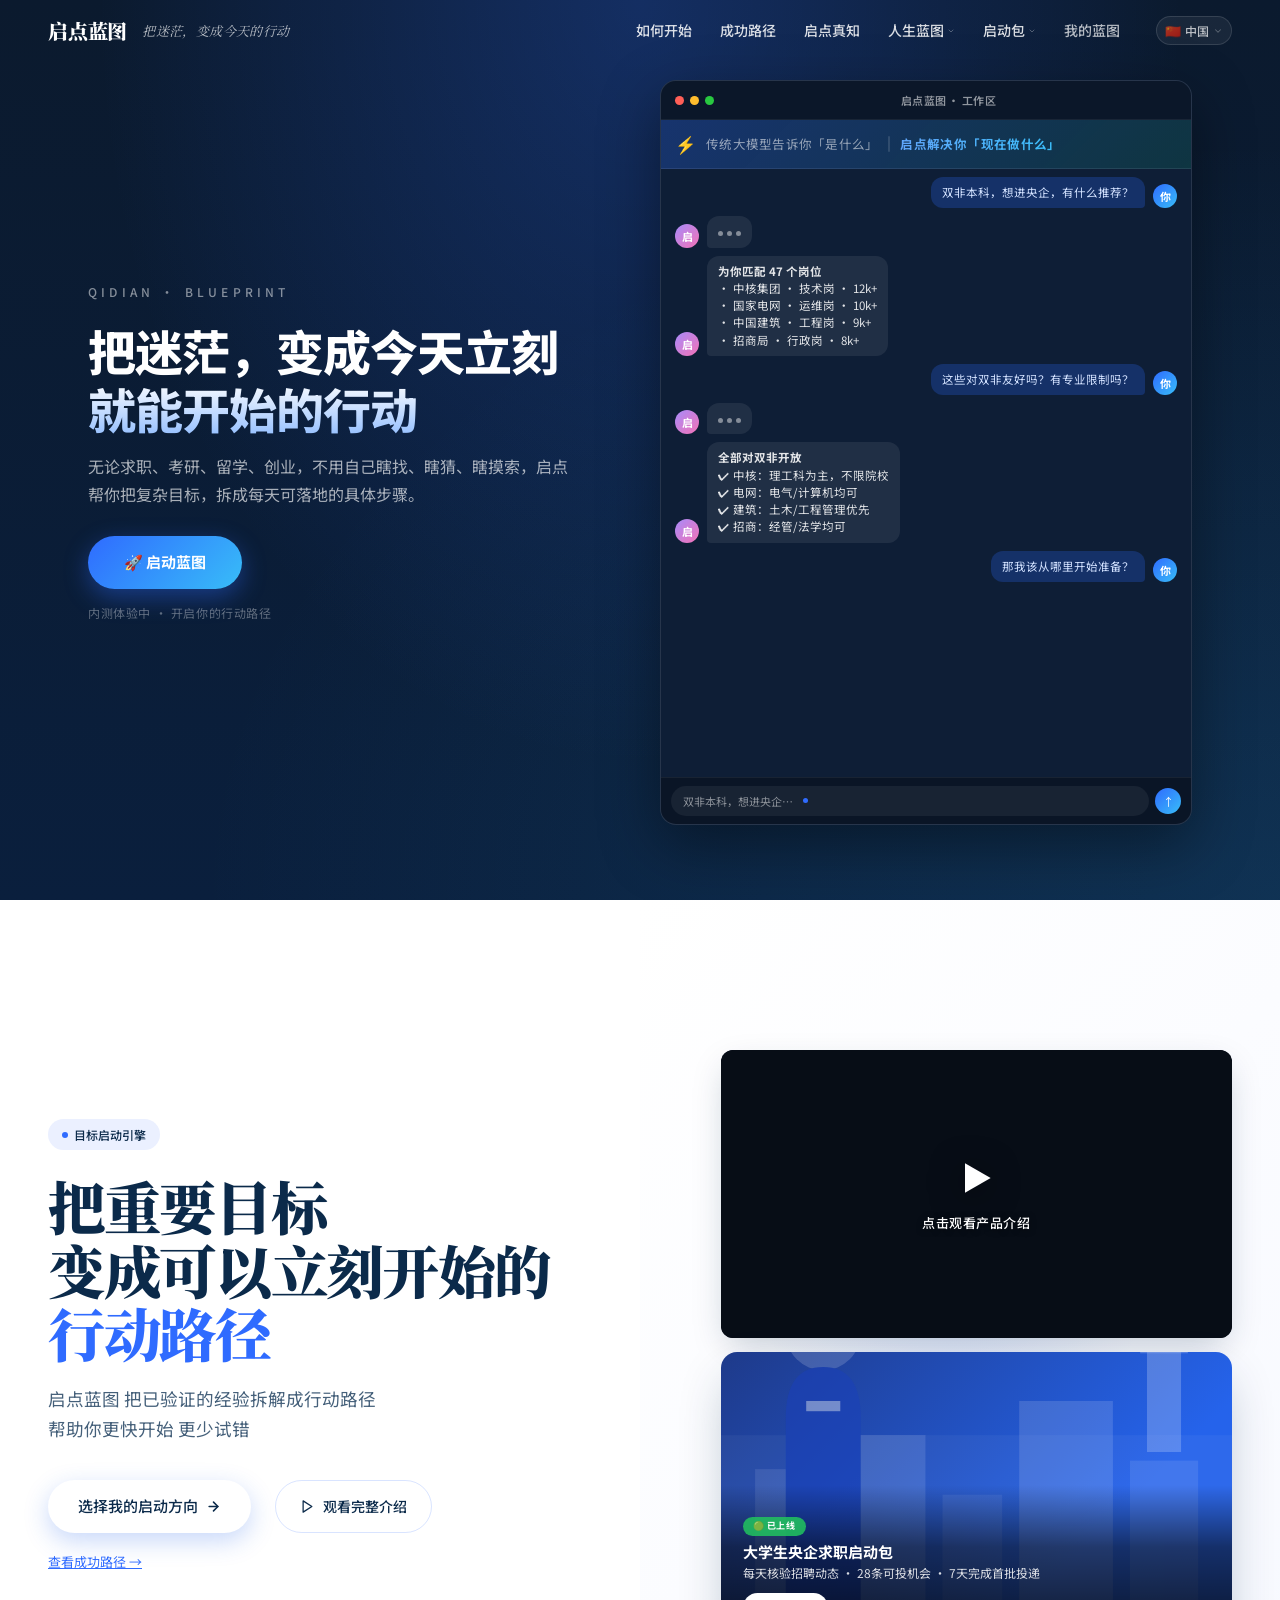
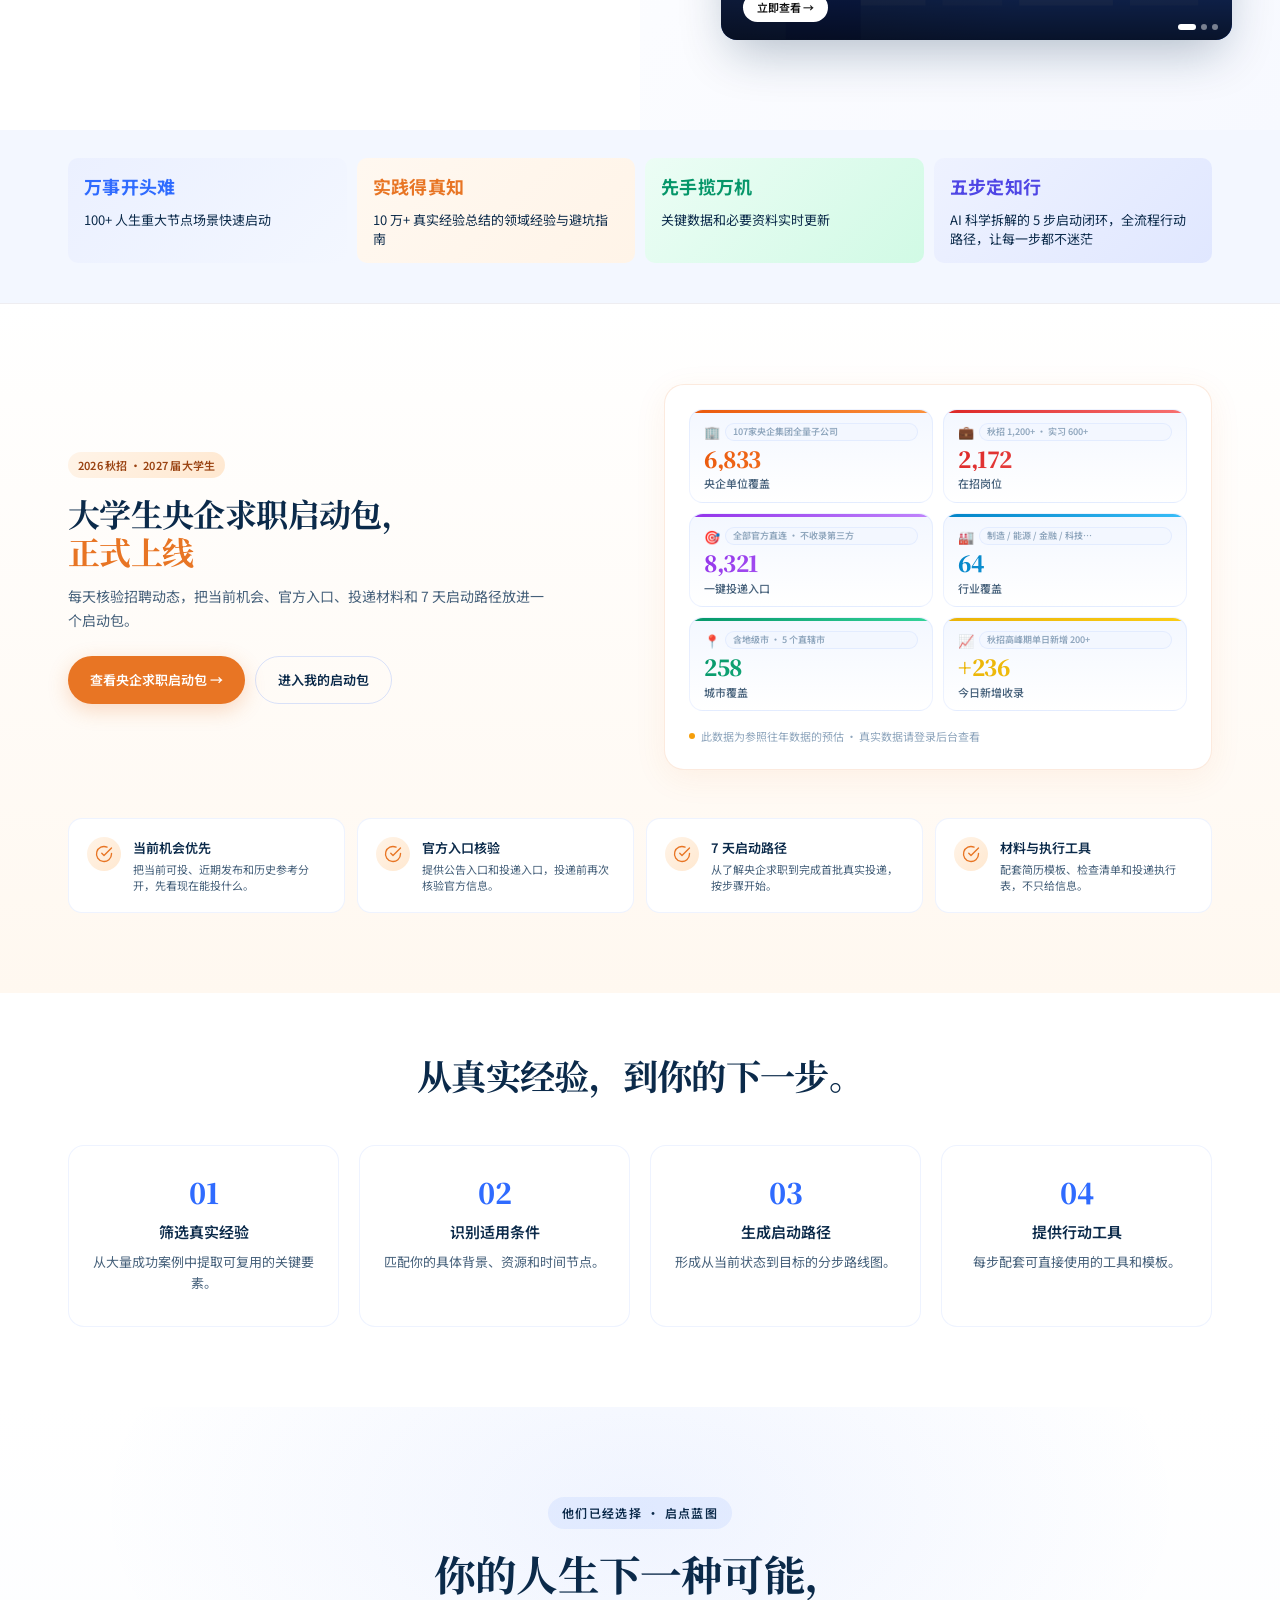
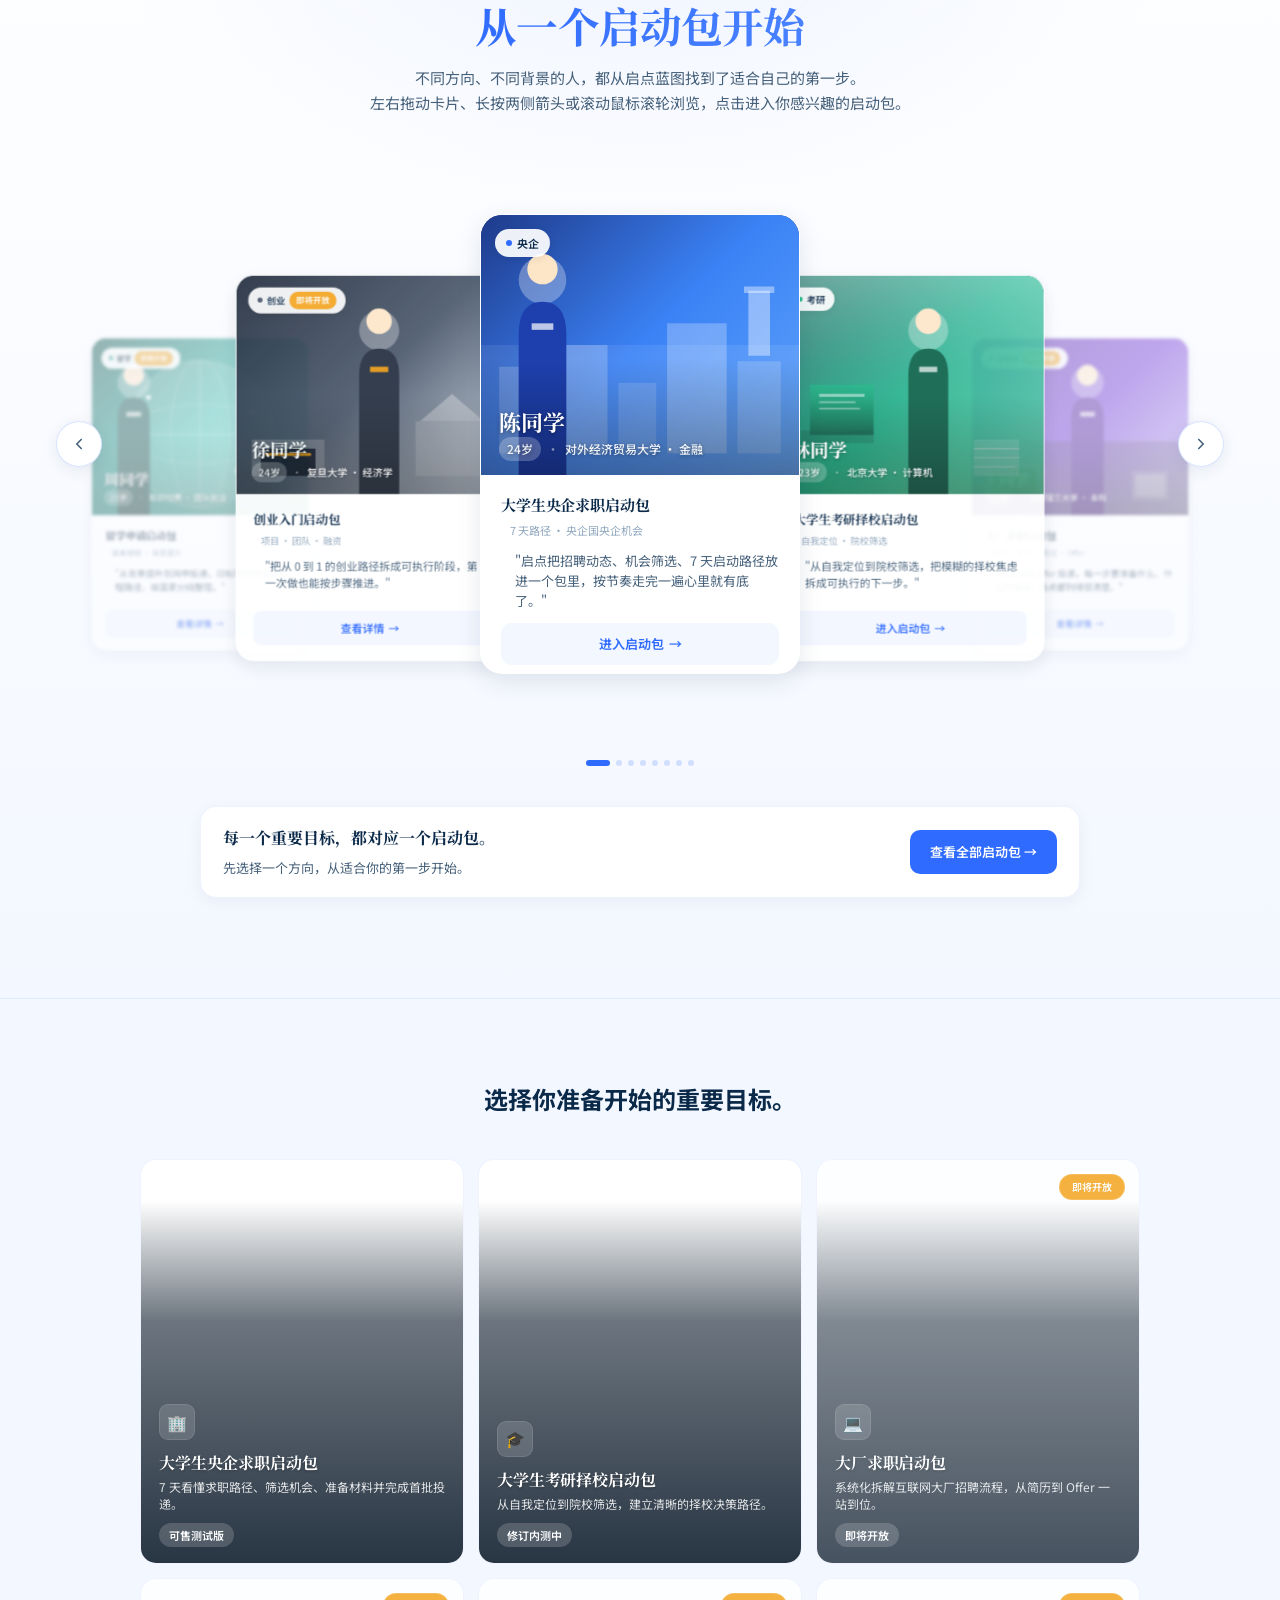
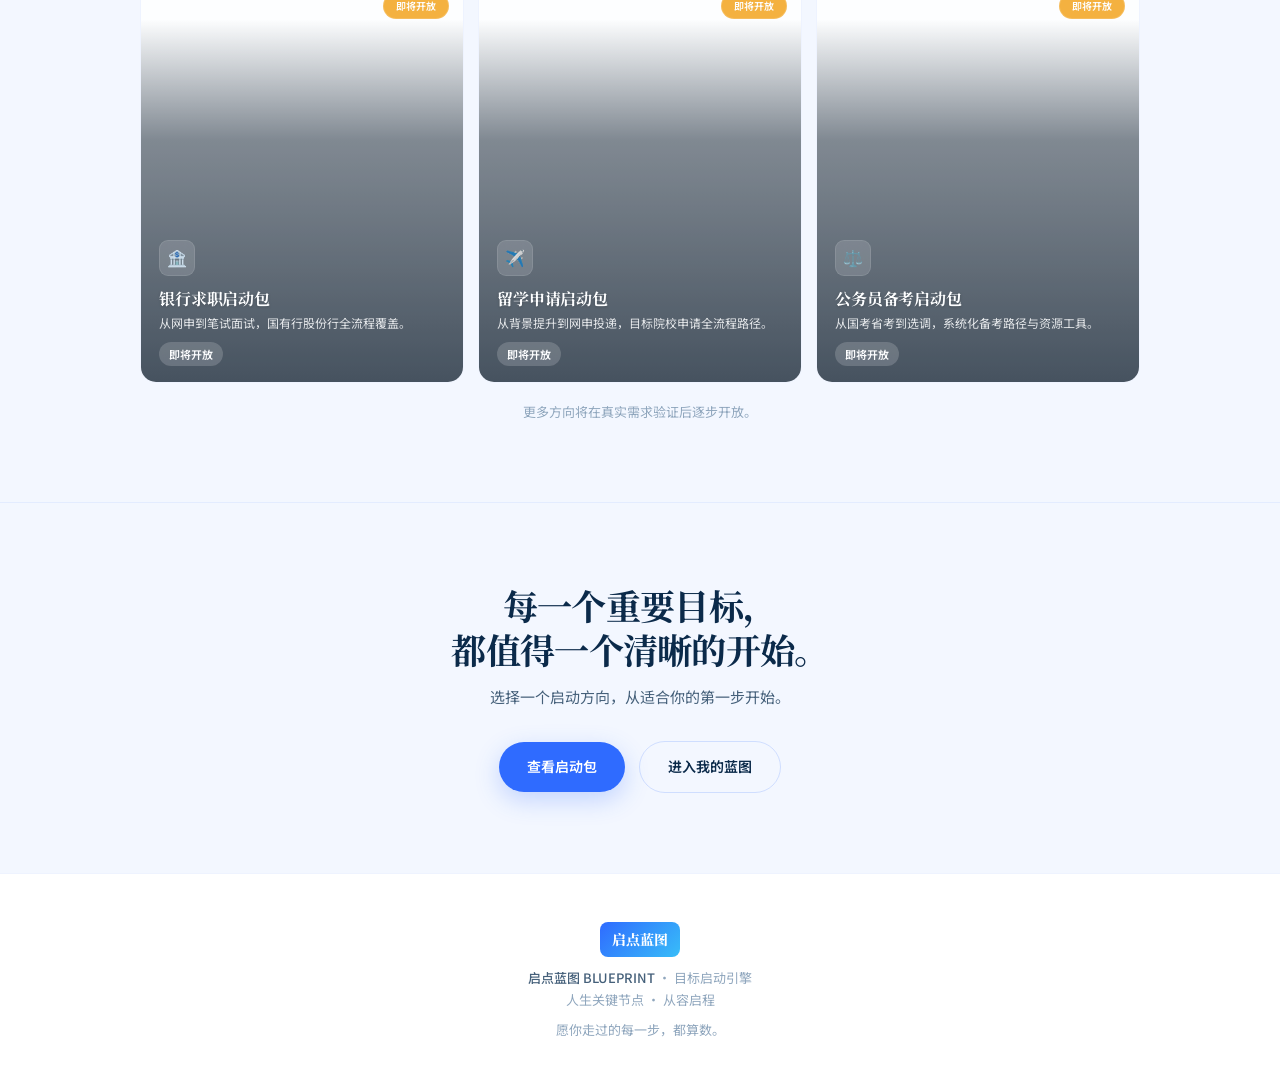
==== index.html @ 120714ec "init: 启点蓝图 v1.0 完整源码 - 拆解 index.html → index.html + style.css + config.js + app.js - 配置集中管理（config.j" ====
<!DOCTYPE html>
<html lang="zh-CN" data-theme="light">
<head>
<meta charset="UTF-8">
<meta name="viewport" content="width=device-width,initial-scale=1.0">
<meta http-equiv="Cache-Control" content="no-cache, no-store, must-revalidate">
<meta http-equiv="Pragma" content="no-cache">
<meta http-equiv="Expires" content="0">
<title>启点蓝图｜把重要目标变成可以立刻开始的行动路径</title>
<meta name="description" content="启点蓝图将经过筛选的真实经验与个人现实条件结合，帮助用户找到适合自己的启动路径和下一步行动。">
<link rel="preconnect" href="https://fonts.googleapis.com">
<link rel="preconnect" href="https://fonts.gstatic.com" crossorigin>
<link href="https://fonts.googleapis.com/css2?family=Noto+Serif+SC:wght@400;700;900&family=Noto+Sans+SC:wght@300;400;500;600;700;900&display=swap" rel="stylesheet">

<!-- ── 样式 ── -->
<link rel="stylesheet" href="style.css">

<!-- ── Supabase SDK ── -->
<script src="https://cdn.jsdelivr.net/npm/@supabase/supabase-js@2/dist/umd/supabase.min.js"></script>

<!-- ── 配置（必须先于 app.js 加载）──>
<script src="config.js"></script>

<!-- ── Beacon 埋点 SDK ── -->
<script src="https://beacon.cdn.qq.com/sdk/4.5.9/beacon_web.min.js"></script>

<!-- ── 埋点初始化 ── -->
<script>
(function(){
  try{
    var beacon=new BeaconAction({
      appkey:BEACON_APPKEY,
      versionCode:'1.0.0',
      channelID:'share',
      delay:1000,
      sessionDuration:30*60*1000,
      isOversea:false,
      needReportRqdEvent:false
    });
    beacon.onDirectUserAction('preview_page_view',{
      'url':location.href,
      'referrer':document.referrer,
      'title':document.title,
      'sandbox_id':SANDBOX_ID
    });
  }catch(e){}
})();
</script>
</head>
<body>

<!-- ════ HERO 首屏 ════ -->
<section class="qdbp-hero" id="qdbpHero">
  <div class="qdbp-hero-inner">
    <!-- 左侧：精简文案 + CTA -->
    <div class="qdbp-hero-left">
      <div class="qdbp-hero-label">QIDIAN · BLUEPRINT</div>
      <h1 class="qdbp-hero-title">把迷茫，变成今天立刻<br>就能开始的行动</h1>
      <p class="qdbp-hero-sub">无论求职、考研、留学、创业，不用自己瞎找、瞎猜、瞎摸索，启点帮你把复杂目标，拆成每天可落地的具体步骤。</p>
      <a class="qdbp-hero-cta" href="javascript:void(0)" onclick="document.getElementById('navbar').scrollIntoView({behavior:'smooth'})">🚀 启动蓝图</a>
      <div class="qdbp-hero-cta-sub">内测体验中 · 开启你的行动路径</div>
    </div>
    <!-- 右侧：演示窗口 -->
    <div class="qdbp-demo" id="qdbpDemo">
      <div class="qdbp-demo-header">
        <span class="qdbp-demo-dot r"></span>
        <span class="qdbp-demo-dot y"></span>
        <span class="qdbp-demo-dot g"></span>
        <span class="qdbp-demo-title">启点蓝图 · 工作区</span>
      </div>
      <!-- 核心差异标语条 -->
      <div class="qdbp-demo-slogan">
        <div class="qdbp-demo-slogan-icon">⚡</div>
        <div class="qdbp-demo-slogan-text">
          <span class="slogan-old">传统大模型告诉你「是什么」</span>
          <span class="slogan-divider"></span>
          <span class="slogan-new">启点解决你「现在做什么」</span>
        </div>
      </div>
      <div class="qdbp-demo-screen" id="qdbpDemoScreen">
        <!-- 动画由 JS 动态填充 -->
      </div>
      <div class="qdbp-demo-input">
        <div class="qdbp-demo-input-box">
          <span id="qdbpDemoInputText">请描述你的目标…</span>
          <span class="typing-dot"></span>
        </div>
        <div class="qdbp-demo-send">↑</div>
      </div>
    </div>
  </div>
  <!-- 滚动提示 -->
  <div class="qdbp-scroll-hint">
    <svg width="16" height="16" viewBox="0 0 24 24" fill="none" stroke="currentColor" stroke-width="2" stroke-linecap="round" stroke-linejoin="round"><path d="M7 13l5 5 5-5"/><path d="M7 6l5 5 5-5"/></svg>
    <span>向下滚动了解详情</span>
  </div>
</section>

<!-- ════ NAV ════ -->
<nav class="nav" id="navbar">
  <div class="nav-inner">
    <a href="#top" class="brand" style="text-decoration:none">
      <span class="brand-name">启点蓝图</span>
      <span class="brand-tagline">把迷茫，变成今天的行动</span>
    </a>
    <div class="nav-group">
      <div class="nav-links">
        <a href="#how" class="keep">如何开始</a>
        <a href="./anli.html" class="keep" id="navCaseLink" target="_top">成功路径</a>
        <a href="./zhenzhi.html" class="keep" target="_top">启点真知</a>
        <div class="nav-dropdown" id="navBlueprint">
          <a href="javascript:void(0)" class="nav-dropdown-trigger" onclick="toggleBlueprintMenu(event)">
            人生蓝图
            <svg width="8" height="8" viewBox="0 0 24 24" fill="none" stroke="currentColor" stroke-width="2.5" stroke-linecap="round" stroke-linejoin="round"><polyline points="6 9 12 15 18 9"/></svg>
          </a>
          <div class="nav-dropdown-menu">
            <a href="./index.html" class="nav-dropdown-item keep active" data-blp="college">
              <span class="nav-dropdown-dot" style="background:var(--brand)"></span>
              <span class="nav-dropdown-text">大学蓝图</span>
              <span class="nav-dropdown-status sale">当前</span>
            </a>
            <a href="./chuangye.html" class="nav-dropdown-item keep" data-blp="startup">
              <span class="nav-dropdown-dot" style="background:#E87524"></span>
              <span class="nav-dropdown-text">创业蓝图</span>
              <span class="nav-dropdown-status test">预览中</span>
            </a>
            <a href="./chuangyi.html" class="nav-dropdown-item keep" data-blp="creative">
              <span class="nav-dropdown-dot" style="background:#ec4899"></span>
              <span class="nav-dropdown-text">创意蓝图</span>
              <span class="nav-dropdown-status soon">规划中</span>
            </a>
          </div>
        </div>
        <div class="nav-dropdown" id="homePkgDropdown">
          <a href="javascript:void(0)" class="nav-dropdown-trigger" onclick="toggleHomePkg(event)">
            启动包
            <svg width="8" height="8" viewBox="0 0 24 24" fill="none" stroke="currentColor" stroke-width="2.5" stroke-linecap="round" stroke-linejoin="round"><polyline points="6 9 12 15 18 9"/></svg>
          </a>
          <div class="nav-dropdown-menu">
            <a href="zhaopin.html" class="nav-dropdown-item">
              <span class="nav-dropdown-dot" style="background:#E87524"></span>
              <span class="nav-dropdown-text">央企求职启动包</span>
              <span class="nav-dropdown-status sale">可售</span>
            </a>
            <a href="kaoyan.html" class="nav-dropdown-item">
              <span class="nav-dropdown-dot" style="background:#1F5A45"></span>
              <span class="nav-dropdown-text">考研择校启动包</span>
              <span class="nav-dropdown-status test">内测</span>
            </a>
            <a href="chuangye.html" class="nav-dropdown-item">
              <span class="nav-dropdown-dot" style="background:#7c3aed"></span>
              <span class="nav-dropdown-text">创业者启动包</span>
              <span class="nav-dropdown-status test">规划中</span>
            </a>
            <a href="javascript:void(0)" class="nav-dropdown-item" onclick="showToast('大厂求职启动包即将开放')" style="opacity:.7">
              <span class="nav-dropdown-dot" style="background:#1e293b"></span>
              <span class="nav-dropdown-text">大厂求职启动包</span>
              <span class="nav-dropdown-status test">即将开放</span>
            </a>
            <a href="javascript:void(0)" class="nav-dropdown-item" onclick="showToast('银行求职启动包即将开放')" style="opacity:.7">
              <span class="nav-dropdown-dot" style="background:#d97706"></span>
              <span class="nav-dropdown-text">银行求职启动包</span>
              <span class="nav-dropdown-status test">即将开放</span>
            </a>
            <a href="javascript:void(0)" class="nav-dropdown-item" onclick="showToast('留学申请启动包即将开放')" style="opacity:.7">
              <span class="nav-dropdown-dot" style="background:#14b8a6"></span>
              <span class="nav-dropdown-text">留学申请启动包</span>
              <span class="nav-dropdown-status test">即将开放</span>
            </a>
            <a href="javascript:void(0)" class="nav-dropdown-item" onclick="showToast('公务员备考启动包即将开放')" style="opacity:.7">
              <span class="nav-dropdown-dot" style="background:#3b82f6"></span>
              <span class="nav-dropdown-text">公务员备考启动包</span>
              <span class="nav-dropdown-status test">即将开放</span>
            </a>
          </div>
        </div>
        <a href="javascript:void(0)" onclick="isLoggedIn()?openWorkspace():showLoginModal()" id="navAuth">我的蓝图</a>
      </div>
      <div class="site-select" id="siteSelect">
        <button class="site-btn" onclick="toggleSiteMenu(event)">
          <span class="site-flag">🇨🇳</span>
          <span class="site-name">中国</span>
          <svg width="10" height="10" viewBox="0 0 24 24" fill="none" stroke="currentColor" stroke-width="2.5" stroke-linecap="round" stroke-linejoin="round"><polyline points="6 9 12 15 18 9"/></svg>
        </button>
        <div class="site-menu" id="siteMenu">
          <div class="site-item active" data-site="china" onclick="selectSite('china',event)">
            <span class="site-flag">🇨🇳</span>
            <span class="site-name">中国</span>
            <span class="site-status current">当前</span>
          </div>
          <div class="site-item" data-site="thailand" onclick="selectSite('thailand',event)">
            <span class="site-flag">🇹🇭</span>
            <span class="site-name">泰国</span>
            <span class="site-status coming">暂未开放</span>
          </div>
          <div class="site-item" data-site="usa" onclick="selectSite('usa',event)">
            <span class="site-flag">🇺🇸</span>
            <span class="site-name">美国</span>
            <span class="site-status coming">暂未开放</span>
          </div>
          <div class="site-item" data-site="japan" onclick="selectSite('japan',event)">
            <span class="site-flag">🇯🇵</span>
            <span class="site-name">日本</span>
            <span class="site-status coming">暂未开放</span>
          </div>
          <div class="site-item" data-site="korea" onclick="selectSite('korea',event)">
            <span class="site-flag">🇰🇷</span>
            <span class="site-name">韩国</span>
            <span class="site-status coming">暂未开放</span>
          </div>
        </div>
      </div>
    </div>
  </div>
</nav>

<!-- ════════════════════════════════════════
     1. HERO (视频 Banner)
     ════════════════════════════════════════ -->
<section class="hero" id="top">
  <div class="hero-inner">
    <div class="hero-content">
      <div class="hero-badge">
        <span style="display:inline-block;width:6px;height:6px;border-radius:50%;background:var(--brand)"></span>
        目标启动引擎
      </div>
      <h1>把重要目标<br>变成可以立刻开始的<br><em style="font-style:normal;color:var(--brand)">行动路径</em></h1>
      <p class="hero-sub">启点蓝图 把已验证的经验拆解成行动路径<br>帮助你更快开始 更少试错</p>
      <div style="display:flex;flex-wrap:wrap;gap:12px;margin-top:28px">
        <a href="#products" class="hero-cta">选择我的启动方向
          <svg width="15" height="15" viewBox="0 0 24 24" fill="none" stroke="currentColor" stroke-width="2.5" stroke-linecap="round" stroke-linejoin="round"><line x1="5" y1="12" x2="19" y2="12"/><polyline points="12 5 19 12 12 19"/></svg>
        </a>
        <a href="javascript:void(0)" class="hero-cta-ghost" onclick="openVideoModal()">
          <svg width="15" height="15" viewBox="0 0 24 24" fill="none" stroke="currentColor" stroke-width="2" stroke-linecap="round" stroke-linejoin="round"><polygon points="5 3 19 12 5 21 5 3"/></svg>
          观看完整介绍
        </a>
      </div>
      <div style="margin-top:18px;font-size:13px;color:var(--text-tertiary);animation:fadeUp 0.7s 0.45s both">
        <a href="./anli.html" target="_top" style="color:var(--brand);text-decoration:underline;cursor:pointer;pointer-events:auto">查看成功路径 →</a>
      </div>
    </div>
    <div class="hero-visual" style="animation:fadeUp 0.8s 0.35s both;position:relative">
      <!-- 嵌入视频播放器（手动播放） -->
      <div class="hv-video-wrap" id="heroVideoWrap">
        <video id="heroInlineVideo" playsinline preload="metadata" poster="assets/images/hero-video-poster.jpg"
          style="width:100%;height:100%;object-fit:cover;border-radius:12px;background:#0a1220;transition:opacity .3s ease">
          <source src="assets/videos/hero-video.mp4" type="video/mp4">
        </video>
        <!-- 播放前遮罩（显示播放按钮 + 文字） -->
        <div class="hv-overlay" id="heroVideoOverlay">
          <button class="hv-play-btn" onclick="event.stopPropagation();toggleHeroVideo()" aria-label="播放视频">
            <svg width="44" height="44" viewBox="0 0 24 24" fill="#fff"><polygon points="6 4 20 12 6 20 6 4"/></svg>
          </button>
          <span class="hv-hint">点击观看产品介绍</span>
        </div>
        <!-- 播放中控制条 -->
        <div class="hv-controls" id="heroVideoControls" style="display:none">
          <!-- 左下：关闭按钮 -->
          <button class="hv-ctrl-btn hv-close-btn" onclick="event.stopPropagation();stopHeroVideo()" title="停止播放">
            <svg width="16" height="16" viewBox="0 0 24 24" fill="none" stroke="#fff" stroke-width="2.5" stroke-linecap="round"><line x1="18" y1="6" x2="6" y2="18"/><line x1="6" y1="6" x2="18" y2="18"/></svg>
          </button>
          <!-- 右下：放大按钮 -->
          <button class="hv-ctrl-btn hv-zoom-btn" onclick="event.stopPropagation();openVideoModal()" title="全屏观看">
            <svg width="16" height="16" viewBox="0 0 24 24" fill="none" stroke="#fff" stroke-width="2" stroke-linecap="round"><polyline points="15 3 21 3 21 9"/><polyline points="9 21 3 21 3 15"/><line x1="21" y1="3" x2="14" y2="10"/><line x1="3" y1="21" x2="10" y2="14"/></svg>
          </button>
        </div>
      </div>
      <!-- 轮播 Banner -->
      <div class="hc-slider" id="heroSlider">
        <div class="hc-track" id="hcTrack">
          <!-- 幻灯片 1：央企求职 -->
          <div class="hc-slide" data-scene="finance" style="background:linear-gradient(135deg,#1e3a8a 0%,#2563eb 70%)">
            <div class="hc-scene"></div>
            <div class="hc-slide-content">
              <span class="hc-tag live">🟢 已上线</span>
              <h3>大学生央企求职启动包</h3>
              <p>每天核验招聘动态 · 28条可投机会 · 7天完成首批投递</p>
              <a href="./zhaopin.html" class="hc-cta">立即查看 →</a>
            </div>
          </div>
          <!-- 幻灯片 2：考研择校 -->
          <div class="hc-slide" data-scene="study" style="background:linear-gradient(135deg,#065f46 0%,#10b981 70%)">
            <div class="hc-scene"></div>
            <div class="hc-slide-content">
              <span class="hc-tag beta">🟡 内测中</span>
              <h3>大学生考研择校启动包</h3>
              <p>从自我定位到院校筛选 · 把模糊的焦虑拆成可执行的步骤</p>
              <a href="./kaoyan.html" class="hc-cta">了解详情 →</a>
            </div>
          </div>
          <!-- 幻灯片 3：创业者（规划中） -->
          <div class="hc-slide" data-scene="startup" style="background:linear-gradient(135deg,#4c1d95 0%,#7c3aed 70%)">
            <div class="hc-scene"></div>
            <div class="hc-slide-content">
              <span class="hc-tag soon">✨ 规划中</span>
              <h3>大学生创业者启动包</h3>
              <p>从想法到持续收入 · 做跨境电商、互联网创业的第一步</p>
              <a href="./chuangye.html" class="hc-cta">预先了解 →</a>
            </div>
          </div>
        </div>
        <!-- 左右箭头 -->
        <button class="hc-arrow prev" id="hcPrev" aria-label="上一张">
          <svg viewBox="0 0 24 24" fill="none" stroke="currentColor" stroke-width="2.5" stroke-linecap="round" stroke-linejoin="round"><polyline points="15 18 9 12 15 6"/></svg>
        </button>
        <button class="hc-arrow next" id="hcNext" aria-label="下一张">
          <svg viewBox="0 0 24 24" fill="none" stroke="currentColor" stroke-width="2.5" stroke-linecap="round" stroke-linejoin="round"><polyline points="9 18 15 12 9 6"/></svg>
        </button>
        <!-- 圆点指示器 -->
        <div class="hc-dots" id="hcDots">
          <span class="active" data-i="0"></span>
          <span data-i="1"></span>
          <span data-i="2"></span>
        </div>
      </div>
    </div>
  </div>
</section>

<!-- ════════════════════════════════════════
     VALUE BARS (万事开头难)
     ════════════════════════════════════════ -->
<section class="vbar-section">
  <div class="vbar-inner">
    <div class="vbar-grid">
      <div class="vbar-card vbar-blue">
        <div class="vbar-label">万事开头难</div>
        <div class="vbar-desc">100+ 人生重大节点场景快速启动</div>
      </div>
      <div class="vbar-card vbar-amber">
        <div class="vbar-label">实践得真知</div>
        <div class="vbar-desc">10 万+ 真实经验总结的领域经验与避坑指南</div>
      </div>
      <div class="vbar-card vbar-teal">
        <div class="vbar-label">先手揽万机</div>
        <div class="vbar-desc">关键数据和必要资料实时更新</div>
      </div>
      <div class="vbar-card vbar-indigo">
        <div class="vbar-label">五步定知行</div>
        <div class="vbar-desc">AI 科学拆解的 5 步启动闭环，全流程行动路径，让每一步都不迷茫</div>
      </div>
    </div>
  </div>
</section>

<!-- ════════════════════════════════════════
     2c. RECRUITMENT DASHBOARD (央企秋招)
     ════════════════════════════════════════ -->
<section class="recruit-section" id="recruit">
  <div class="recruit-inner">
    <div class="recruit-layout">
      <div class="recruit-left">
        <div class="recruit-tag">2026 秋招 · 2027 届大学生</div>
        <h2 class="recruit-title">大学生央企求职启动包，<br><em>正式上线</em></h2>
        <p class="recruit-desc">每天核验招聘动态，把当前机会、官方入口、投递材料和 7 天启动路径放进一个启动包。</p>
        <div class="recruit-actions">
          <a href="zhaopin.html" class="recruit-btn primary">查看央企求职启动包 →</a>
          <a href="javascript:void(0)" class="recruit-btn secondary" onclick="isLoggedIn()?openWorkspace():showLoginModal()">进入我的启动包</a>
        </div>
      </div>
      <div class="recruit-right">
        <div class="recruit-board">
          <div class="board-grid" id="boardStats"></div>
          <div class="board-status">
            <span class="board-status-dot"></span>
            <span id="boardStatusText">数据每日更新 · 让你的准备永远快人一步</span>
          </div>
        </div>
      </div>
    </div>
    <div class="recruit-values">
      <div class="rv-card">
        <div class="rv-icon">
          <svg width="18" height="18" viewBox="0 0 24 24" fill="none" stroke="currentColor" stroke-width="1.8" stroke-linecap="round" stroke-linejoin="round"><path d="M22 11.08V12a10 10 0 1 1-5.93-9.14"/><polyline points="22 4 12 14.01 9 11.01"/></svg>
        </div>
        <div>
          <div class="rv-title">当前机会优先</div>
          <div class="rv-desc">把当前可投、近期发布和历史参考分开，先看现在能投什么。</div>
        </div>
      </div>
      <div class="rv-card">
        <div class="rv-icon">
          <svg width="18" height="18" viewBox="0 0 24 24" fill="none" stroke="currentColor" stroke-width="1.8" stroke-linecap="round" stroke-linejoin="round"><path d="M22 11.08V12a10 10 0 1 1-5.93-9.14"/><polyline points="22 4 12 14.01 9 11.01"/></svg>
        </div>
        <div>
          <div class="rv-title">官方入口核验</div>
          <div class="rv-desc">提供公告入口和投递入口，投递前再次核验官方信息。</div>
        </div>
      </div>
      <div class="rv-card">
        <div class="rv-icon">
          <svg width="18" height="18" viewBox="0 0 24 24" fill="none" stroke="currentColor" stroke-width="1.8" stroke-linecap="round" stroke-linejoin="round"><path d="M22 11.08V12a10 10 0 1 1-5.93-9.14"/><polyline points="22 4 12 14.01 9 11.01"/></svg>
        </div>
        <div>
          <div class="rv-title">7 天启动路径</div>
          <div class="rv-desc">从了解央企求职到完成首批真实投递，按步骤开始。</div>
        </div>
      </div>
      <div class="rv-card">
        <div class="rv-icon">
          <svg width="18" height="18" viewBox="0 0 24 24" fill="none" stroke="currentColor" stroke-width="1.8" stroke-linecap="round" stroke-linejoin="round"><path d="M22 11.08V12a10 10 0 1 1-5.93-9.14"/><polyline points="22 4 12 14.01 9 11.01"/></svg>
        </div>
        <div>
          <div class="rv-title">材料与执行工具</div>
          <div class="rv-desc">配套简历模板、检查清单和投递执行表，不只给信息。</div>
        </div>
      </div>
    </div>
  </div>
</section>

<!-- ════════════════════════════════════════
     2. HOW IT WORKS (启点如何工作)
     ════════════════════════════════════════ -->
<section class="how-section" id="how">
  <div class="how-inner">
    <div class="how-header reveal">
      <h2>从真实经验，到你的下一步。</h2>
    </div>
    <div class="how-steps">
      <div class="how-step reveal">
        <div class="how-step-num">01</div>
        <h3 class="how-step-title">筛选真实经验</h3>
        <p class="how-step-desc">从大量成功案例中提取可复用的关键要素。</p>
      </div>
      <div class="how-step reveal">
        <div class="how-step-num">02</div>
        <h3 class="how-step-title">识别适用条件</h3>
        <p class="how-step-desc">匹配你的具体背景、资源和时间节点。</p>
      </div>
      <div class="how-step reveal">
        <div class="how-step-num">03</div>
        <h3 class="how-step-title">生成启动路径</h3>
        <p class="how-step-desc">形成从当前状态到目标的分步路线图。</p>
      </div>
      <div class="how-step reveal">
        <div class="how-step-num">04</div>
        <h3 class="how-step-title">提供行动工具</h3>
        <p class="how-step-desc">每步配套可直接使用的工具和模板。</p>
      </div>
    </div>
  </div>
</section>

<!-- ════════════════════════════════════════
     2b. STARTUP PACK CAROUSEL (启动包堆叠卡片 - 交互展示)
     ════════════════════════════════════════ -->
<section class="startup-carousel-section" id="startups">
  <div class="startup-carousel-inner">
    <div class="startup-carousel-header reveal">
      <span class="sch-eyebrow">他们已经选择 · 启点蓝图</span>
      <h2>你的人生下一种可能，<br><em>从一个启动包开始</em></h2>
      <p class="sch-sub">不同方向、不同背景的人，都从启点蓝图找到了适合自己的第一步。<br>左右拖动卡片、长按两侧箭头或滚动鼠标滚轮浏览，点击进入你感兴趣的启动包。</p>
    </div>

    <div class="sc-stage" id="scStage">
      <button class="sc-nav prev" id="scPrev" aria-label="上一张">
        <svg viewBox="0 0 24 24" fill="none" stroke="currentColor" stroke-width="2.2" stroke-linecap="round" stroke-linejoin="round"><polyline points="15 18 9 12 15 6"/></svg>
      </button>
      <button class="sc-nav next" id="scNext" aria-label="下一张">
        <svg viewBox="0 0 24 24" fill="none" stroke="currentColor" stroke-width="2.2" stroke-linecap="round" stroke-linejoin="round"><polyline points="9 18 15 12 9 6"/></svg>
      </button>

      <div class="sc-track" id="scTrack">
        <!-- 卡片由 JS 动态注入 -->
      </div>
    </div>

    <div class="sc-dots" id="scDots"></div>

    <div class="sc-foot-cta">
      <div class="sc-foot-cta-text">
        <strong>每一个重要目标，都对应一个启动包。</strong>
        <span>先选择一个方向，从适合你的第一步开始。</span>
      </div>
      <a href="#products" class="sc-foot-cta-btn">查看全部启动包 →</a>
    </div>
  </div>
</section>



<!-- ════════════════════════════════════════
     4. PRODUCTS (当前启动包)
     ════════════════════════════════════════ -->
<section class="prod-section" id="products">
  <div class="prod-inner">
    <div class="prod-header reveal">
      <h2>选择你准备开始的重要目标。</h2>
    </div>
    <div class="prod-grid" style="max-width:1000px;margin:0 auto">
      <div class="prod-card active" onclick="window.location.href='zhaopin.html'">
        <div class="pc-bg" style="background-image:url('assets/images/zhaopin/zhaopin-cover.png')"></div>
        <div class="pc-over"></div>
        <div class="pc-body">
          <div class="pc-icon">🏢</div>
          <div>
            <h4>大学生央企求职启动包</h4>
            <p class="pc-sub">7 天看懂求职路径、筛选机会、准备材料并完成首批投递。</p>
          </div>
          <div class="pc-meta-tag">可售测试版</div>
        </div>
      </div>
      <div class="prod-card" onclick="window.location.href='kaoyan.html'">
        <div class="pc-bg" style="background-image:url('assets/images/kaoyan/kaoyan-cover.png')"></div>
        <div class="pc-over"></div>
        <div class="pc-body">
          <div class="pc-icon">🎓</div>
          <div>
            <h4>大学生考研择校启动包</h4>
            <p class="pc-sub">从自我定位到院校筛选，建立清晰的择校决策路径。</p>
          </div>
          <div class="pc-meta-tag">修订内测中</div>
        </div>
      </div>
      <div class="prod-card" style="cursor:default;opacity:.85">
        <div class="pc-bg" style="background-image:url('assets/images/dachang-cover.png')"></div>
        <div class="pc-over"></div>
        <span class="pc-badge soon" style="position:absolute;top:14px;right:14px;z-index:3;background:rgba(245,158,11,.92);color:#fff;border-radius:100px;font-size:10px;font-weight:600;padding:4px 12px">即将开放</span>
        <div class="pc-body">
          <div class="pc-icon">💻</div>
          <div>
            <h4>大厂求职启动包</h4>
            <p class="pc-sub">系统化拆解互联网大厂招聘流程，从简历到 Offer 一站到位。</p>
          </div>
          <div class="pc-meta-tag">即将开放</div>
        </div>
      </div>
      <div class="prod-card" style="cursor:default;opacity:.85">
        <div class="pc-bg" style="background-image:url('assets/images/yinhang-cover.png')"></div>
        <div class="pc-over"></div>
        <span class="pc-badge soon" style="position:absolute;top:14px;right:14px;z-index:3;background:rgba(245,158,11,.92);color:#fff;border-radius:100px;font-size:10px;font-weight:600;padding:4px 12px">即将开放</span>
        <div class="pc-body">
          <div class="pc-icon">🏦</div>
          <div>
            <h4>银行求职启动包</h4>
            <p class="pc-sub">从网申到笔试面试，国有行股份行全流程覆盖。</p>
          </div>
          <div class="pc-meta-tag">即将开放</div>
        </div>
      </div>
      <div class="prod-card" style="cursor:default;opacity:.85">
        <div class="pc-bg" style="background-image:url('assets/images/liuxue-cover.png')"></div>
        <div class="pc-over"></div>
        <span class="pc-badge soon" style="position:absolute;top:14px;right:14px;z-index:3;background:rgba(245,158,11,.92);color:#fff;border-radius:100px;font-size:10px;font-weight:600;padding:4px 12px">即将开放</span>
        <div class="pc-body">
          <div class="pc-icon">✈️</div>
          <div>
            <h4>留学申请启动包</h4>
            <p class="pc-sub">从背景提升到网申投递，目标院校申请全流程路径。</p>
          </div>
          <div class="pc-meta-tag">即将开放</div>
        </div>
      </div>
      <div class="prod-card" style="cursor:default;opacity:.85">
        <div class="pc-bg" style="background-image:url('assets/images/gongwuyuan-cover.png')"></div>
        <div class="pc-over"></div>
        <span class="pc-badge soon" style="position:absolute;top:14px;right:14px;z-index:3;background:rgba(245,158,11,.92);color:#fff;border-radius:100px;font-size:10px;font-weight:600;padding:4px 12px">即将开放</span>
        <div class="pc-body">
          <div class="pc-icon">⚖️</div>
          <div>
            <h4>公务员备考启动包</h4>
            <p class="pc-sub">从国考省考到选调，系统化备考路径与资源工具。</p>
          </div>
          <div class="pc-meta-tag">即将开放</div>
        </div>
      </div>
      <p class="prod-footnote">更多方向将在真实需求验证后逐步开放。</p>
    </div>
  </div>
</section>

<!-- ════════════════════════════════════════
     5. FINAL ACTION (结尾行动区)
     ════════════════════════════════════════ -->
<section class="final-section" id="final">
  <div class="final-inner">
    <h2 class="final-title">每一个重要目标，<br>都值得一个清晰的开始。</h2>
    <p class="final-sub">选择一个启动方向，从适合你的第一步开始。</p>
    <div class="final-actions">
      <a href="#products" class="final-btn primary">查看启动包</a>
      <a href="javascript:void(0)" class="final-btn secondary" onclick="isLoggedIn()?openWorkspace():showLoginModal()">进入我的蓝图</a>
    </div>
  </div>
</section>

<!-- ════ WORKSPACE (登录后独立工作空间) ════ -->
<div class="workspace" id="workspace" style="display:none">
  <header class="ws-header">
    <a class="ws-header-left" href="javascript:void(0)" onclick="goHome()" title="返回首页">
      <span style="width:8px;height:8px;border-radius:50%;background:var(--brand);flex-shrink:0;display:inline-block;vertical-align:middle;margin-right:8px"></span>
      <div>
        <div class="ws-title">启点蓝图 · 我的启动包</div>
        <div class="ws-subtitle">查看完整路径并下载所需文件</div>
      </div>
    </a>
    <nav class="ws-nav">
      <a class="ws-nav-item" onclick="goHome()">
        <svg width="14" height="14" viewBox="0 0 24 24" fill="none" stroke="currentColor" stroke-width="2" stroke-linecap="round" stroke-linejoin="round"><path d="m3 9 9-7 9 7v11a2 2 0 0 1-2 2H5a2 2 0 0 1-2-2z"/><polyline points="9 22 9 12 15 12 15 22"/></svg>
        返回首页
      </a>
      <a class="ws-nav-item" onclick="showMorePackages()">
        <svg width="14" height="14" viewBox="0 0 24 24" fill="none" stroke="currentColor" stroke-width="2" stroke-linecap="round" stroke-linejoin="round"><path d="M21 16V8a2 2 0 0 0-1-1.73l-7-4a2 2 0 0 0-2 0l-7 4A2 2 0 0 0 3 8v8a2 2 0 0 0 1 1.73l7 4a2 2 0 0 0 2 0l7-4A2 2 0 0 0 21 16z"/><polyline points="3.27 6.96 12 12.01 20.73 6.96"/><line x1="12" y1="22.08" x2="12" y2="12"/></svg>
        更多启动包
      </a>
      <a class="ws-nav-item" onclick="showDownloads()">
        <svg width="14" height="14" viewBox="0 0 24 24" fill="none" stroke="currentColor" stroke-width="2" stroke-linecap="round" stroke-linejoin="round"><path d="M21 15v4a2 2 0 0 1-2 2H5a2 2 0 0 1-2-2v-4"/><polyline points="7 10 12 15 17 10"/><line x1="12" y1="15" x2="12" y2="3"/></svg>
        我的下载
      </a>
    </nav>
    <div class="ws-header-right">
      <div class="ws-user" id="wsUserBtn" onclick="toggleProfilePanel(event)">
        <div class="ws-avatar" id="wsAvatar">D</div>
        <div class="ws-user-info">
          <div class="ws-user-name" id="wsUserName">—</div>
          <div class="ws-user-email" id="wsUserEmail">—</div>
        </div>
        <!-- 下拉面板 -->
        <div class="ws-profile-panel" id="wsProfilePanel" onclick="event.stopPropagation()">
          <div class="pp-item" onclick="showProfileInfo();closeProfilePanel()">
            <span class="pp-item-icon">👤</span>
            <span class="pp-item-text">个人信息</span>
          </div>
          <div class="pp-item" onclick="closeProfilePanel();showMyPackages()">
            <span class="pp-item-icon">📦</span>
            <span class="pp-item-text">我的启动包</span>
          </div>
          <div class="pp-item" onclick="showMyDownloads();closeProfilePanel()">
            <span class="pp-item-icon">📥</span>
            <span class="pp-item-text">我的下载</span>
          </div>
          <div class="pp-divider"></div>
          <div class="pp-item" onclick="showAccountSettings();closeProfilePanel()">
            <span class="pp-item-icon">⚙️</span>
            <span class="pp-item-text">账号设置</span>
          </div>
          <div class="pp-item" onclick="showAdminLogin();closeProfilePanel()">
            <span class="pp-item-icon">🔐</span>
            <span class="pp-item-text">管理员登录</span>
          </div>
          <div class="pp-item danger" onclick="logout();closeProfilePanel()">
            <span class="pp-item-icon">🚪</span>
            <span class="pp-item-text">退出登录</span>
          </div>
        </div>
      </div>
      <button class="ws-logout" onclick="logout()">退出</button>
    </div>
  </header>
  <div class="ws-body" id="wsBody">
    <button class="ws-side-toggle" id="wsSideToggle" onclick="toggleSidebar()" aria-label="收起或展开侧栏" title="收起侧栏">‹</button>
    <aside class="ws-sidebar" style="gap:0">

      <!-- 我的启动包 -> 启动包名称 -->
      <div class="ws-side-pack">
        <div class="ws-side-pack-head">
          <div class="ws-side-pack-icon" id="wsSidePackIcon">🎓</div>
          <div>
            <div class="ws-side-pack-label">我的启动包</div>
            <div class="ws-side-pack-name" id="wsSidePackName">考研择校启动包</div>
          </div>
        </div>
      </div>

      <!-- 进度 -->
      <div class="ws-side-section">
        <div class="ws-side-section-title">进度</div>
        <div class="ws-side-progress">
          <div class="ws-side-progress-num" id="wsProgressNum">0/15</div>
          <div class="ws-side-progress-bar"><div class="ws-side-progress-fill" id="wsProgressBar"></div></div>
          <div class="ws-side-progress-label">已完成文件下载</div>
        </div>
      </div>

      <!-- 我的成果 -->
      <div class="ws-side-section">
        <div class="ws-side-section-title">我的成果</div>
        <div class="ws-side-actions">
          <div class="ws-side-action" onclick="showToast(openMyTargetsLabel()+'功能开发中')">
            <span class="ws-side-action-icon" id="wsSideMyTargetsIcon">📄</span>
            <span class="ws-side-action-text" id="wsSideMyTargets">收藏我的目标院校</span>
          </div>
          <div class="ws-side-action" onclick="showToast('我的分析报告功能开发中')">
            <span class="ws-side-action-icon">📊</span>
            <span class="ws-side-action-text">我的分析报告</span>
          </div>
          <div class="ws-side-action" onclick="showToast('已完成任务功能开发中')">
            <span class="ws-side-action-icon">✅</span>
            <span class="ws-side-action-text">已完成任务</span>
          </div>
        </div>
      </div>

      <!-- 我的简历 -->
      <div class="ws-side-section">
        <div class="ws-side-section-title">我的简历</div>
        <div class="ws-side-actions">
          <div class="ws-side-action" onclick="openResumeWorkshop()">
            <span class="ws-side-action-icon">📄</span>
            <span class="ws-side-action-text">简历工坊</span>
          </div>
          <div class="ws-side-action" onclick="showToast('下载记录功能开发中')">
            <span class="ws-side-action-icon">📋</span>
            <span class="ws-side-action-text">我的下载</span>
          </div>
        </div>
      </div>

      <!-- 工具 -->
      <div class="ws-side-section">
        <div class="ws-side-section-title">工具</div>
        <div class="ws-side-actions">
          <div class="ws-side-action" onclick="toggleAiChat()">
            <span class="ws-side-action-icon">🤖</span>
            <span class="ws-side-action-text">问启点</span>
          </div>
          <div class="ws-side-action" onclick="downloadZip()">
            <span class="ws-side-action-icon">📥</span>
            <span class="ws-side-action-text">全部下载</span>
          </div>
        </div>
      </div>

      <!-- 系统 -->
      <div class="ws-side-section">
        <div class="ws-side-section-title">系统</div>
        <div class="ws-side-actions">
          <div class="ws-side-action" onclick="showChangelog()">
            <span class="ws-side-action-icon">📋</span>
            <span class="ws-side-action-text">更新日志</span>
          </div>
          <div class="ws-side-action" onclick="showHelp()">
            <span class="ws-side-action-icon">❓</span>
            <span class="ws-side-action-text">使用帮助</span>
          </div>
          <div class="ws-side-action" onclick="showFeedback()">
            <span class="ws-side-action-icon">💡</span>
            <span class="ws-side-action-text">反馈建议</span>
          </div>
          <div class="ws-side-action" onclick="showVersionInfo()">
            <span class="ws-side-action-icon">ℹ️</span>
            <span class="ws-side-action-text">版本信息</span>
          </div>
        </div>
      </div>

    </aside>
    <main class="ws-main">
      <div class="ws-start-card" id="wsStartCard">
        <div class="ws-start-info">
          <div class="ws-start-label">当前起点 &nbsp;·&nbsp; 来自你的央企起点卡</div>
          <div class="ws-start-name" id="wsStartName">—</div>
          <div class="ws-start-sub" id="wsStartSub">今天先完成：核验一个当前招聘机会</div>
        </div>
        <div class="ws-start-btns">
          <button class="ws-start-btn primary" onclick="downloadZip()">
            <svg width="14" height="14" viewBox="0 0 24 24" fill="none" stroke="currentColor" stroke-width="2.5" stroke-linecap="round" stroke-linejoin="round"><path d="M21 15v4a2 2 0 0 1-2 2H5a2 2 0 0 1-2-2v-4"/><polyline points="7 10 12 15 17 10"/><line x1="12" y1="15" x2="12" y2="3"/></svg>
            下载完整启动包
          </button>
          <a href="#ws-stage-1" class="ws-start-btn secondary">按阶段查看文件</a>
        </div>
      </div>
      <div class="ws-goal-card" id="wsGoalCard">
        <div class="ws-goal-icon" id="wsGoalIcon">🎓</div>
        <div class="ws-goal-info">
          <div class="ws-goal-label">当前启动包</div>
          <div class="ws-goal-name" id="wsGoalName">大学生考研择校启动包</div>
          <div class="ws-goal-desc" id="wsGoalDesc">从自我定位到最终报考的五阶段使用路径</div>
        </div>
        <button class="ws-goal-switch" onclick="showMyPackages()">
          <svg width="14" height="14" viewBox="0 0 24 24" fill="none" stroke="currentColor" stroke-width="2" stroke-linecap="round" stroke-linejoin="round"><polyline points="17 1 21 5 17 9"/><path d="M3 11V9a4 4 0 0 1 4-4h14"/><polyline points="7 23 3 19 7 15"/><path d="M21 13v2a4 4 0 0 1-4 4H3"/></svg>
          切换启动包
        </button>
      </div>
      <div class="ws-scope-notice hidden" id="wsScopeNotice"></div>
      <div class="ws-data-overview" id="wsDataOverview"></div>
      <div class="ws-overview" id="wsOverview">
        <div class="ws-overview-head">
          <div class="ws-overview-title">
            <span class="ws-overview-icon">🗺️</span>
            <h3>考研择校全流程总览</h3>
            <span class="ws-overview-sub">上帝视角：从迷茫到上岸的完整路径</span>
          </div>

        </div>
        <div class="ws-overview-flow" id="wsOverviewFlow"></div>

      </div>
      <div class="ws-stages" id="wsStages"></div>
    </main>
  </div>
  <div class="ai-fab" id="aiFab" onclick="toggleAiChat()">
    <div class="ai-fab-icon">💬</div>
    <span class="ai-fab-label">问启点</span>
  </div>
  <div class="ai-chat-popup" id="aiChatPopup" style="display:none">
    <div class="ai-popup-head">
      <div class="ai-popup-title-row">
        <span class="ai-popup-title">问启点</span>
        <span class="ai-popup-sub">AI 助手</span>
        <span class="ai-popup-dot" title="在线"></span>
        <button class="ai-popup-mode-toggle" onclick="openCopilotMode()" title="切换到 Copilot 副驾驶模式（新页面）">
          <svg width="11" height="11" viewBox="0 0 24 24" fill="none" stroke="currentColor" stroke-width="2" stroke-linecap="round" stroke-linejoin="round"><path d="M12 2 4 7l8 5 8-5-8-5z"/><path d="M4 12l8 5 8-5"/><path d="M4 17l8 5 8-5"/></svg>
          <span>Copilot Mode</span>
          <svg width="9" height="9" viewBox="0 0 24 24" fill="none" stroke="currentColor" stroke-width="2.5" stroke-linecap="round" stroke-linejoin="round"><path d="M7 17 17 7"/><path d="M7 7h10v10"/></svg>
        </button>
      </div>
      <div class="ai-popup-head-actions">
        <button class="ai-popup-btn min-btn" onclick="minimizeAiChat()" title="最小化">
          <svg width="14" height="14" viewBox="0 0 24 24" fill="none" stroke="currentColor" stroke-width="2.5" stroke-linecap="round"><path d="M5 12h14"/></svg>
        </button>
        <button class="ai-popup-btn close" onclick="toggleAiChat()" title="关闭">
          <svg width="15" height="15" viewBox="0 0 24 24" fill="none" stroke="currentColor" stroke-width="2.5" stroke-linecap="round"><path d="M18 6 6 18"/><path d="m6 6 12 12"/></svg>
        </button>
      </div>
    </div>
    <div class="ai-popup-body" id="aiPopupBody">
      <div class="ai-welcome">
        <p>你好，有什么可以帮你的？</p>
      </div>
      <div class="ai-suggestions" id="aiSuggestions">
        <!-- JS 动态生成快捷问题标签 -->
      </div>
    </div>
    <div class="ai-popup-foot" id="aiPopupFoot">
      <input class="ai-popup-input" id="aiChatInput" placeholder="问我关于启动包、资料、择校、求职…" onkeydown="if(event.key==='Enter'){sendAiChat()}" />
      <button class="ai-popup-send" onclick="sendAiChat()">
        <svg width="14" height="14" viewBox="0 0 24 24" fill="none" stroke="currentColor" stroke-width="2.5" stroke-linecap="round" stroke-linejoin="round"><line x1="12" y1="19" x2="12" y2="5"/><polyline points="5 12 12 5 19 12"/></svg>
      </button>
    </div>
  </div>
</div>

<!-- ════ 更新日志弹窗 ════ -->
<div class="cl-overlay" id="changelogOverlay" onclick="if(event.target===this)closeChangelog()">
  <div class="cl-modal">
    <div class="cl-head">
      <div class="cl-title">📋 更新日志</div>
      <button class="cl-close" onclick="closeChangelog()">✕</button>
    </div>
    <div class="cl-entry">
      <div class="cl-entry-head">
        <div class="cl-entry-version">v1.0.0 <span class="cl-entry-tag">当前版本</span></div>
        <div class="cl-entry-date">2026-07-18</div>
      </div>
      <div class="cl-entry-body">
        <ul>
          <li>新增：个人中心面板（右上角）</li>
          <li>新增：系统工具区（更新日志 / 使用帮助 / 反馈建议 / 版本信息）</li>
          <li>新增：考研择校启动包数据看板</li>
          <li>优化：手机端登录弹窗体验修复</li>
          <li>优化：数据概览区视觉打磨</li>
          <li>修复：多个页面链接稳定性问题</li>
        </ul>
      </div>
    </div>
    <div class="cl-entry">
      <div class="cl-entry-head">
        <div class="cl-entry-version">v0.9.0</div>
        <div class="cl-entry-date">2026-07-17</div>
      </div>
      <div class="cl-entry-body">
        <ul>
          <li>新增：Copilot 副驾驶模式全屏对话页</li>
          <li>新增：问启点 AI 接入 DeepSeek 真实对话</li>
          <li>新增：选包弹窗 + 下载口令权限控制</li>
          <li>新增：Channel B 隐性案例库（Supabase）</li>
          <li>新增：案例展示页（anli.html）+ 创业者启动包子页（chuangye.html）</li>
          <li>优化：启动包堆叠卡片拖拽交互</li>
          <li>优化：招聘看板 6 维度 + count-up 动画</li>
        </ul>
      </div>
    </div>
    <div class="cl-entry">
      <div class="cl-entry-head">
        <div class="cl-entry-version">v0.8.0</div>
        <div class="cl-entry-date">2026-07-16</div>
      </div>
      <div class="cl-entry-body">
        <ul>
          <li>新增：HOME 首页全新改版（HERO / VBAR / RECRUIT / HOW / CAROUSEL / PROD / FINAL）</li>
          <li>新增：央企求职独立页面（zhaopin.html） + 考研择校独立页面（kaoyan.html）</li>
          <li>新增：工作空间（WS）全流程导航 + 文件管理</li>
          <li>新增：Supabase 认证登录</li>
          <li>新增：数据概览区 + 实时数据看板</li>
          <li>新增：内测调研引导页（survey.html）</li>
        </ul>
      </div>
    </div>
  </div>
</div>

<!-- ════ 使用帮助弹窗 ════ -->
<div class="st-overlay" id="helpOverlay" onclick="if(event.target===this)closeHelp()">
  <div class="st-modal">
    <div class="st-head">
      <div class="st-title">❓ 使用帮助</div>
      <button class="st-close" onclick="closeHelp()">✕</button>
    </div>
    <div class="st-body">
      <p><strong>启点蓝图是什么？</strong><br>启点蓝图是一个基于多模态大模型驱动的目标启动引擎。把已验证的真实经验拆解成行动路径，帮你从目标走向结果。</p>
      <p><strong>如何使用启动包？</strong><br>登录后选择一个启动包（如考研择校 / 央企求职），按阶段浏览文件、下载资料，还可使用「问启点」AI 助手提问。</p>
      <p><strong>如何下载文件？</strong><br>在启动包资源列表中，点击文件卡片上的「获取」按钮即可下载。部分文件需输入口令解锁（考研包口令：kaoyan，央企包口令：zexiao）。</p>
      <p><strong>下载后从哪里查看？</strong><br>下载的文件会保存在电脑本地，在浏览器下载记录中可以找到。</p>
      <p><strong>问启点 AI 如何工作？</strong><br>「问启点」基于 DeepSeek 大模型 + 启点蓝图隐性案例库，可针对你的具体问题给出个性化建议。点击左下侧栏的「问启点」即可开始对话。</p>
      <p><strong>遇到问题？</strong><br>点击侧栏的「反馈建议」按钮，我们会持续改进。</p>
    </div>
  </div>
</div>

<!-- ════ 个人信息弹窗 ════ -->
<div class="st-overlay" id="profileOverlay" onclick="if(event.target===this)closeProfileInfo()">
  <div class="st-modal">
    <div class="st-head">
      <div class="st-title">👤 个人信息</div>
      <button class="st-close" onclick="closeProfileInfo()">✕</button>
    </div>
    <div class="st-body">
      <div style="display:flex;align-items:center;gap:16px;margin-bottom:20px">
        <div style="width:52px;height:52px;border-radius:50%;background:linear-gradient(135deg,var(--brand),var(--brand-light));color:#fff;display:flex;align-items:center;justify-content:center;font-size:22px;font-weight:700;flex-shrink:0" id="piAvatar">D</div>
        <div>
          <div style="font-size:16px;font-weight:700;color:var(--text)" id="piName">—</div>
          <div style="font-size:12px;color:var(--text-tertiary);margin-top:2px" id="piEmail">—</div>
        </div>
      </div>
      <div style="display:grid;grid-template-columns:1fr 1fr;gap:12px" id="piStats">
        <div style="background:var(--bg-soft);border-radius:10px;padding:12px;text-align:center">
          <div style="font-size:18px;font-weight:800;color:var(--brand);font-family:var(--serif)" id="piDownloads">0</div>
          <div style="font-size:11px;color:var(--text-secondary);margin-top:4px">已下载文件</div>
        </div>
        <div style="background:var(--bg-soft);border-radius:10px;padding:12px;text-align:center">
          <div style="font-size:18px;font-weight:800;color:var(--brand);font-family:var(--serif)" id="piSince">—</div>
          <div style="font-size:11px;color:var(--text-secondary);margin-top:4px">注册时间</div>
        </div>
      </div>
    </div>
  </div>
</div>

<!-- ════ 我的下载弹窗 ════ -->
<div class="st-overlay" id="downloadsOverlay" onclick="if(event.target===this)closeMyDownloads()">
  <div class="st-modal" style="max-width:520px">
    <div class="st-head">
      <div class="st-title">📥 我的下载</div>
      <button class="st-close" onclick="closeMyDownloads()">✕</button>
    </div>
    <div class="st-body" id="dlList">
      <p style="color:var(--text-tertiary);text-align:center;padding:20px 0">加载中…</p>
    </div>
  </div>
</div>

<!-- ════ 账号设置弹窗 ════ -->
<div class="st-overlay" id="accountOverlay" onclick="if(event.target===this)closeAccountSettings()">
  <div class="st-modal">
    <div class="st-head">
      <div class="st-title">⚙️ 账号设置</div>
      <button class="st-close" onclick="closeAccountSettings()">✕</button>
    </div>
    <div class="st-body">
      <p style="font-size:13px;color:var(--text-secondary);margin-bottom:16px">管理你的账号信息和偏好设置</p>
      <div style="display:flex;flex-direction:column;gap:14px">
        <div style="background:var(--bg-soft);border-radius:12px;padding:14px 16px">
          <div style="font-size:12px;font-weight:600;color:var(--text);margin-bottom:4px">修改密码</div>
          <div style="font-size:11px;color:var(--text-tertiary);margin-bottom:10px">定期更换密码可以提高账号安全性</div>
          <button onclick="showToast('密码修改功能开发中')" style="padding:6px 16px;border:1px solid var(--border);border-radius:8px;background:transparent;cursor:pointer;font-size:12px;color:var(--text-secondary);transition:all .2s" onmouseover="this.style.borderColor='var(--brand)';this.style.color='var(--brand)'" onmouseout="this.style.borderColor='var(--border)';this.style.color='var(--text-secondary)'">修改密码</button>
        </div>
        <div style="background:var(--bg-soft);border-radius:12px;padding:14px 16px">
          <div style="font-size:12px;font-weight:600;color:var(--text);margin-bottom:4px">通知偏好</div>
          <div style="font-size:11px;color:var(--text-tertiary);margin-bottom:10px">选择你希望接收的产品更新和推荐内容</div>
          <button onclick="showToast('通知偏好设置功能开发中')" style="padding:6px 16px;border:1px solid var(--border);border-radius:8px;background:transparent;cursor:pointer;font-size:12px;color:var(--text-secondary);transition:all .2s" onmouseover="this.style.borderColor='var(--brand)';this.style.color='var(--brand)'" onmouseout="this.style.borderColor='var(--border)';this.style.color='var(--text-secondary)'">管理通知</button>
        </div>
        <div style="background:var(--bg-soft);border-radius:12px;padding:14px 16px">
          <div style="font-size:12px;font-weight:600;color:var(--text);margin-bottom:4px">退出登录</div>
          <div style="font-size:11px;color:var(--text-tertiary);margin-bottom:10px">退出当前账号，下次需要重新登录</div>
          <button onclick="logout();closeAccountSettings()" style="padding:6px 16px;border:1px solid #ef4444;border-radius:8px;background:transparent;cursor:pointer;font-size:12px;color:#ef4444;transition:all .2s" onmouseover="this.style.background='rgba(239,68,68,.06)'" onmouseout="this.style.background='transparent'">退出登录</button>
        </div>
      </div>
    </div>
  </div>
</div>

<!-- ════ 反馈建议弹窗 ════ -->
<div class="st-overlay" id="feedbackOverlay" onclick="if(event.target===this)closeFeedback()">
  <div class="st-modal">
    <div class="st-head">
      <div class="st-title">💡 反馈建议</div>
      <button class="st-close" onclick="closeFeedback()">✕</button>
    </div>
    <div class="st-body">
      <p style="font-size:13px;color:var(--text-secondary);margin-bottom:12px">你的反馈对我们很重要。请描述你遇到的问题或改进建议：</p>
      <textarea id="feedbackInput" placeholder="请输入你的反馈内容…" style="width:100%;height:120px;padding:12px;border:1px solid var(--border);border-radius:12px;background:var(--bg-soft);color:var(--text);font-size:13px;line-height: 1.5;resize:vertical;outline:none;box-sizing:border-box" onfocus="this.style.borderColor='var(--brand)'" onblur="this.style.borderColor='var(--border)'"></textarea>
      <input id="feedbackContact" placeholder="联系方式（选填，方便我们回复你）" style="width:100%;margin-top:10px;padding:10px 12px;border:1px solid var(--border);border-radius:12px;background:var(--bg-soft);color:var(--text);font-size:13px;outline:none;box-sizing:border-box" onfocus="this.style.borderColor='var(--brand)'" onblur="this.style.borderColor='var(--border)'">
      <div style="display:flex;gap:8px;margin-top:12px;justify-content:flex-end">
        <button onclick="closeFeedback()" style="padding:8px 20px;border:1px solid var(--border);border-radius:10px;background:transparent;cursor:pointer;font-size:12px;color:var(--text-secondary)">取消</button>
        <button onclick="submitFeedback()" style="padding:8px 20px;border:none;border-radius:10px;background:var(--brand);color:#fff;cursor:pointer;font-size:12px;font-weight:600">提交反馈</button>
      </div>
    </div>
  </div>
</div>

<!-- ════ 版本信息弹窗 ════ -->
<div class="st-overlay" id="versionOverlay" onclick="if(event.target===this)closeVersionInfo()">
  <div class="st-modal">
    <div class="st-head">
      <div class="st-title">ℹ️ 版本信息</div>
      <button class="st-close" onclick="closeVersionInfo()">✕</button>
    </div>
    <div class="st-body">
      <div style="text-align:center;padding:8px 0 20px">
        <div style="font-size:28px;font-weight:900;color:var(--brand);font-family:var(--serif)">v1.0.0</div>
        <div style="font-size:12px;color:var(--text-secondary);margin-top:4px">当前版本</div>
      </div>
      <div style="display:grid;grid-template-columns:1fr 1fr;gap:8px">
        <div style="background:var(--bg-soft);border-radius:10px;padding:10px 12px">
          <div style="font-size:10px;color:var(--text-tertiary);margin-bottom:2px">产品名称</div>
          <div style="font-size:13px;font-weight:600;color:var(--text)">启点蓝图</div>
        </div>
        <div style="background:var(--bg-soft);border-radius:10px;padding:10px 12px">
          <div style="font-size:10px;color:var(--text-tertiary);margin-bottom:2px">版本号</div>
          <div style="font-size:13px;font-weight:600;color:var(--text)">v1.0.0</div>
        </div>
        <div style="background:var(--bg-soft);border-radius:10px;padding:10px 12px">
          <div style="font-size:10px;color:var(--text-tertiary);margin-bottom:2px">部署日期</div>
          <div style="font-size:13px;font-weight:600;color:var(--text)">2026-07-18</div>
        </div>
        <div style="background:var(--bg-soft);border-radius:10px;padding:10px 12px">
          <div style="font-size:10px;color:var(--text-tertiary);margin-bottom:2px">代码行数</div>
          <div style="font-size:13px;font-weight:600;color:var(--text)">~18,000</div>
        </div>
        <div style="background:var(--bg-soft);border-radius:10px;padding:10px 12px">
          <div style="font-size:10px;color:var(--text-tertiary);margin-bottom:2px">支撑引擎</div>
          <div style="font-size:13px;font-weight:600;color:var(--text)">DeepSeek + Supabase</div>
        </div>
        <div style="background:var(--bg-soft);border-radius:10px;padding:10px 12px">
          <div style="font-size:10px;color:var(--text-tertiary);margin-bottom:2px">部署平台</div>
          <div style="font-size:13px;font-weight:600;color:var(--text)">CloudStudio</div>
        </div>
      </div>
      <div style="text-align:center;margin-top:16px;font-size:10px;color:var(--text-tertiary)">© 2026 启点蓝图 · 目标启动引擎</div>
    </div>
  </div>
</div>

<!-- ════ LOGIN MODAL ════ -->
<div class="login-modal" id="loginModal" onclick="if(event.target===this)closeLoginModal()">
  <div class="login-split">
    <!-- 左侧：品牌 + 核心价值 -->
    <div class="login-left">
      <a href="#top" class="login-brand" onclick="closeLoginModal()">
        <span style="font-weight:800;color:var(--brand);font-family:var(--serif);font-size:20px">启点蓝图</span>
        <span>启点蓝图</span>
      </a>
      <div class="login-tag">目标启动引擎</div>
      <h1 class="login-headline">把重要目标，<br>变成<em>可以立刻开始的</em><br>行动路径</h1>
      <p class="login-lede">启点蓝图 把已验证的真实经验拆解成行动路径，<br>接住你的目标、阶段和资料，不再只是浏览。</p>
      <ul class="login-features">
        <li>
          <span class="lf-num">01</span>
          <div>
            <strong>筛选真实经验</strong>
            <span>从大量成功案例中提取可复用的关键要素。</span>
          </div>
        </li>
        <li>
          <span class="lf-num">02</span>
          <div>
            <strong>生成行动路径</strong>
            <span>匹配你的背景，输出从当前状态到目标的下一步。</span>
          </div>
        </li>
        <li>
          <span class="lf-num">03</span>
          <div>
            <strong>交付工具模板</strong>
            <span>每步配套可直接使用的工具、检查清单和模板。</span>
          </div>
        </li>
      </ul>
    </div>
    <!-- 右侧：登录入口 -->
    <div class="login-right">
      <button class="login-close" onclick="closeLoginModal()" aria-label="关闭">
        <svg width="18" height="18" viewBox="0 0 24 24" fill="none" stroke="currentColor" stroke-width="2" stroke-linecap="round" stroke-linejoin="round"><path d="M18 6 6 18"/><path d="m6 6 12 12"/></svg>
      </button>
      <div class="login-eyebrow" id="loginEyebrow">邮箱密码登录</div>
      <h2 class="login-title" id="loginTitle">登录</h2>
      <p class="login-sub" id="loginSub">登录后获取专属资源，开启你的行动路径。</p>
      <div class="login-tabs">
        <button class="login-tab active" data-tab="login" onclick="switchAuthTab('login',this)">登录</button>
        <button class="login-tab" data-tab="register" onclick="switchAuthTab('register',this)">注册</button>
        <button class="login-tab" data-tab="demo" onclick="switchAuthTab('demo',this)">内测登录</button>
      </div>
      <form class="login-form" onsubmit="event.preventDefault();handleAuth(event)">
        <div class="lf-field" id="nameField" style="display:none">
          <svg width="16" height="16" viewBox="0 0 24 24" fill="none" stroke="currentColor" stroke-width="2" stroke-linecap="round" stroke-linejoin="round"><path d="M20 21v-2a4 4 0 0 0-4-4H8a4 4 0 0 0-4 4v2"/><circle cx="12" cy="7" r="4"/></svg>
          <input type="text" id="regName" placeholder="昵称">
        </div>
        <div class="lf-field">
          <svg width="16" height="16" viewBox="0 0 24 24" fill="none" stroke="currentColor" stroke-width="2" stroke-linecap="round" stroke-linejoin="round"><rect width="20" height="16" x="2" y="4" rx="2"/><path d="m22 7-8.97 5.7a1.94 1.94 0 0 1-2.06 0L2 7"/></svg>
          <input type="email" id="authEmail" placeholder="邮箱地址" required>
        </div>
        <div class="lf-field">
          <svg width="16" height="16" viewBox="0 0 24 24" fill="none" stroke="currentColor" stroke-width="2" stroke-linecap="round" stroke-linejoin="round"><rect width="18" height="11" x="3" y="11" rx="2"/><path d="M7 11V7a5 5 0 0 1 10 0v4"/></svg>
          <input type="password" id="authPwd" placeholder="密码（至少 6 位）" required>
        </div>
        <div class="lf-extra" id="forgotRow">
          <label><input type="checkbox"> 记住我</label>
          <a href="javascript:void(0)" onclick="handleForgotPassword()">忘记密码？</a>
        </div>
        <button type="submit" class="lf-submit" id="authSubmit">登 录</button>
      </form>
      <!-- 注册/领取账号（默认隐藏） -->
      <div id="registerSection" style="display:none">
        <div style="text-align:center;padding:8px 0 4px">
          <div style="font-size:13px;font-weight:600;color:var(--text);margin-bottom:4px">🎯 领取内测体验账号</div>
          <p style="font-size:12px;color:var(--text-secondary);line-height:1.6;margin-bottom:14px">启点蓝图目前采用内测邀请制<br>点击下方按钮，即可领取专属体验账号</p>
          <div id="regGenResult" style="display:none;background:var(--bg-soft);border-radius:12px;padding:14px;margin-bottom:12px">
            <div style="font-size:12px;color:var(--text-secondary);margin-bottom:6px">✅ 账号已生成</div>
            <div style="display:flex;justify-content:space-between;align-items:center;padding:8px 12px;background:var(--bg-card);border-radius:8px">
              <span style="font-size:14px;font-weight:700;color:var(--brand);font-family:monospace" id="regUsername">—</span>
              <span style="font-size:12px;color:var(--text-tertiary)">密码：<strong style="color:#dc2626;font-family:monospace;letter-spacing:1px">123456</strong></span>
            </div>
            <button onclick="switchAuthTab('demo',document.querySelector('.login-tab[data-tab=demo]'))" style="margin-top:10px;width:100%;padding:10px;border:none;border-radius:10px;background:linear-gradient(135deg,#2F6BFF,#4A82FF);color:#fff;font-size:13px;font-weight:600;cursor:pointer;font-family:inherit">🔑 去登录</button>
          </div>
          <button id="regGenBtn" onclick="regGenerateAccount()" style="width:100%;padding:12px;border:none;border-radius:12px;background:linear-gradient(135deg,#2F6BFF,#4A82FF);color:#fff;font-size:14px;font-weight:600;cursor:pointer;font-family:inherit;box-shadow:0 4px 12px rgba(47,107,255,.25);transition:all .2s">🎯 领取我的体验账号</button>
          <p style="font-size:11px;color:var(--text-tertiary);margin-top:10px;line-height:1.6">已生成账号？使用上方「内测登录」Tab<br>输入账号密码即可登录</p>
        </div>
      </div>
      <div id="demoLoginSection" style="display:none">
        <div class="login-tabs-sub" style="display:flex;gap:6px;margin-bottom:16px">
          <span style="font-size:12px;color:var(--text-secondary)">Demo 账号体验，密码统一：</span>
          <span style="font-size:12px;font-weight:700;color:#dc2626;font-family:monospace;letter-spacing:2px;background:rgba(239,68,68,.08);padding:2px 8px;border-radius:4px">123456</span>
        </div>
        <div class="lf-field">
          <svg width="16" height="16" viewBox="0 0 24 24" fill="none" stroke="currentColor" stroke-width="2" stroke-linecap="round" stroke-linejoin="round"><path d="M20 21v-2a4 4 0 0 0-4-4H8a4 4 0 0 0-4 4v2"/><circle cx="12" cy="7" r="4"/></svg>
          <input type="text" id="demoUsername" placeholder="你的内测账号（如 demo1）" autocomplete="off">
        </div>
        <div class="lf-field">
          <svg width="16" height="16" viewBox="0 0 24 24" fill="none" stroke="currentColor" stroke-width="2" stroke-linecap="round" stroke-linejoin="round"><rect width="18" height="11" x="3" y="11" rx="2"/><path d="M7 11V7a5 5 0 0 1 10 0v4"/></svg>
          <input type="password" id="demoPassword" placeholder="密码" autocomplete="off">
        </div>
        <button onclick="loginDemo()" class="lf-submit" style="margin-top:14px">登 录</button>
      </div>
      <p class="login-foot">
        继续操作即表示您同意 <a href="javascript:void(0)">《用户协议》</a> 和 <a href="javascript:void(0)">《隐私政策》</a>
      </p>
    </div>
  </div>
</div>

<!-- ════ GOAL SWITCHER MODAL ════ -->
<div class="gs-overlay" id="gsOverlay" onclick="closeGoalSwitcher(event)">
  <div class="gs-modal" onclick="event.stopPropagation()">
    <div class="gs-top">
      <div class="gs-top-left">
        <svg width="20" height="20" viewBox="0 0 24 24" fill="none" stroke="currentColor" stroke-width="2" stroke-linecap="round" stroke-linejoin="round"><circle cx="12" cy="12" r="10"/><circle cx="12" cy="12" r="6"/><circle cx="12" cy="12" r="2"/></svg>
        <span>切换目标</span>
      </div>
      <button class="cs-close" onclick="closeGoalSwitcher()">
        <svg width="20" height="20" viewBox="0 0 24 24" fill="none" stroke="currentColor" stroke-width="2" stroke-linecap="round" stroke-linejoin="round"><path d="M18 6 6 18"/><path d="m6 6 12 12"/></svg>
      </button>
    </div>
    <p class="gs-sub">你有多个目标在同时进行？选一个专注的，其他随时切换。</p>
    <div class="gs-list" id="gsList"></div>
  </div>
</div>

<!-- ════ MY PACKAGES MODAL (我的启动包 - 已解锁列表) ════ -->
<div class="mp-overlay" id="mpOverlay" onclick="if(event.target===this)closeMyPackages()">
  <div class="mp-modal" onclick="event.stopPropagation()">
    <div class="mp-top">
      <div class="mp-top-left">
        <svg width="20" height="20" viewBox="0 0 24 24" fill="none" stroke="currentColor" stroke-width="2" stroke-linecap="round" stroke-linejoin="round"><path d="M20 7h-7"/><path d="M14 17H5"/><circle cx="17" cy="17" r="3"/><circle cx="7" cy="7" r="3"/></svg>
        <span>我的启动包</span>
      </div>
      <button class="cs-close" onclick="closeMyPackages()">
        <svg width="20" height="20" viewBox="0 0 24 24" fill="none" stroke="currentColor" stroke-width="2" stroke-linecap="round" stroke-linejoin="round"><path d="M18 6 6 18"/><path d="m6 6 12 12"/></svg>
      </button>
    </div>
    <p class="mp-sub" id="mpSub">点选已解锁的启动包直接切换，添加新启动包需要口令验证。</p>
    <div class="mp-list" id="mpList"></div>
  </div>
</div>

<!-- ════ PACKAGE SELECTOR MODAL (登录后选包) ════ -->
<div class="ps-overlay" id="psOverlay" onclick="if(event.target===this)closePackageSelector()">
  <div class="ps-modal" onclick="event.stopPropagation()">
    <div class="ps-top">
      <div class="ps-top-left">
        <svg width="22" height="22" viewBox="0 0 24 24" fill="none" stroke="currentColor" stroke-width="2" stroke-linecap="round" stroke-linejoin="round"><path d="M4 19.5A2.5 2.5 0 0 1 6.5 17H20"/><path d="M6.5 2H20v20H6.5A2.5 2.5 0 0 1 4 19.5v-15A2.5 2.5 0 0 1 6.5 2z"/></svg>
        <span>选择你的启动包</span>
      </div>
      <button class="cs-close" onclick="closePackageSelector()">
        <svg width="20" height="20" viewBox="0 0 24 24" fill="none" stroke="currentColor" stroke-width="2" stroke-linecap="round" stroke-linejoin="round"><path d="M18 6 6 18"/><path d="m6 6 12 12"/></svg>
      </button>
    </div>
    <p class="ps-sub">请选择你当前最需要的启动包，选好后进入个人空间。后续可切换，但下载需要对应的口令。</p>
    <div class="ps-grid" id="psGrid"></div>
    <div class="ps-scroll-hint" id="psScrollHint">向下滚动查看全部启动包 ↓</div>
  </div>
</div>

<!-- ════ DOWNLOAD CODE MODAL (下载密码输入) ════ -->
<div class="dc-overlay" id="dcOverlay" onclick="if(event.target===this)closeDownloadCode()">
  <div class="dc-modal" onclick="event.stopPropagation()">
    <div class="dc-icon">
      <svg width="26" height="26" viewBox="0 0 24 24" fill="none" stroke="currentColor" stroke-width="2" stroke-linecap="round" stroke-linejoin="round"><rect x="3" y="11" width="18" height="11" rx="2" ry="2"/><path d="M7 11V7a5 5 0 0 1 10 0v4"/></svg>
    </div>
    <div class="dc-title"></div>
    <div class="dc-sub"></div>
    <input class="dc-input" id="dcInput" type="text" autocomplete="off" placeholder="请输入下载口令" maxlength="20" onkeydown="if(event.key==='Enter')verifyDownloadCode()" />
    <div class="dc-error" id="dcError"></div>
    <button class="dc-btn" onclick="verifyDownloadCode()">验证口令</button>
    <div class="dc-note">口令将用于后续对接支付系统，当前为演示阶段</div>
  </div>
</div>

<!-- ════ CLOUD SPACE MODAL ════ -->
<div class="cs-overlay" id="csOverlay" onclick="closeCloudSpace(event)">
  <div class="cs-modal" id="csModal" onclick="event.stopPropagation()">
    <!-- 顶部 -->
    <div class="cs-top">
      <div class="cs-top-left">
        <svg width="22" height="22" viewBox="0 0 24 24" fill="none" stroke="currentColor" stroke-width="2" stroke-linecap="round" stroke-linejoin="round"><path d="M17.5 19H9a7 7 0 1 1 6.71-9h1.79a4.5 4.5 0 1 1 0 9Z"/></svg>
        <span>我的云空间</span>
      </div>
      <button class="cs-close" onclick="closeCloudSpace()" aria-label="关闭">
        <svg width="20" height="20" viewBox="0 0 24 24" fill="none" stroke="currentColor" stroke-width="2" stroke-linecap="round" stroke-linejoin="round"><path d="M18 6 6 18"/><path d="m6 6 12 12"/></svg>
      </button>
    </div>
    <!-- 用户卡片 -->
    <div class="cs-user">
      <div class="cs-avatar" id="csAvatar">启</div>
      <div class="cs-user-info">
        <div class="cs-name" id="csName">—</div>
        <div class="cs-email" id="csEmail">—</div>
      </div>
      <div class="cs-badge">会员用户</div>
    </div>
    <!-- 统计 -->
    <div class="cs-stats" id="csStats">
      <div class="cs-stat">
        <div class="cs-stat-num" id="csGotCount">0</div>
        <div class="cs-stat-lbl">已获取</div>
      </div>
      <div class="cs-stat-div"></div>
      <div class="cs-stat">
        <div class="cs-stat-num" id="csSpaceCount">0</div>
        <div class="cs-stat-lbl">云空间</div>
      </div>
      <div class="cs-stat-div"></div>
      <div class="cs-stat">
        <div class="cs-stat-num">5</div>
        <div class="cs-stat-lbl">使用模块</div>
      </div>
    </div>
    <!-- 搜索 -->
    <div class="cs-search-wrap">
      <svg class="cs-search-icon" width="16" height="16" viewBox="0 0 24 24" fill="none" stroke="currentColor" stroke-width="2" stroke-linecap="round" stroke-linejoin="round"><circle cx="11" cy="11" r="8"/><path d="m21 21-4.3-4.3"/></svg>
      <input class="cs-search" id="csSearch" placeholder="搜索文件名称…" oninput="filterCloudSpace()" />
    </div>
    <!-- 文件列表 -->
    <div class="cs-list" id="csList">
      <div class="cs-empty" id="csEmpty">
        <svg width="48" height="48" viewBox="0 0 24 24" fill="none" stroke="currentColor" stroke-width="1.2" stroke-linecap="round" stroke-linejoin="round" style="opacity:.3"><path d="M14.5 2H6a2 2 0 0 0-2 2v16a2 2 0 0 0 2 2h12a2 2 0 0 0 2-2V7.5L14.5 2Z"/><polyline points="14 2 14 8 20 8"/></svg>
        <span>还没有获取任何文件</span>
        <p>返回首页，在"全部资源一览"中点击「获取」即可保存到这里</p>
      </div>
    </div>
    <!-- 底部 -->
    <div class="cs-bottom">
      <button class="cs-btn cs-btn-secondary" onclick="closeCloudSpace()">关闭</button>
      <button class="cs-btn cs-btn-primary" onclick="closeCloudSpace()">返回首页</button>
    </div>
  </div>
</div>


<!-- ════ VIDEO MODAL ════ -->
<div class="video-overlay" id="videoModal" onclick="if(event.target===this)this.classList.remove('show')">
  <div class="video-modal">
    <button class="video-close" onclick="document.getElementById('videoModal').classList.remove('show');var v=document.getElementById('videoModalVideo');if(v){v.pause();v.currentTime=0;}">
      <svg width="24" height="24" viewBox="0 0 24 24" fill="none" stroke="currentColor" stroke-width="2" stroke-linecap="round" stroke-linejoin="round"><path d="M18 6 6 18"/><path d="m6 6 12 12"/></svg>
    </button>
    <div class="video-frame">
      <video id="videoModalVideo" controls playsinline preload="none" poster="assets/images/hero-video-poster.jpg" style="width:100%;height:100%;object-fit:contain;background:#000"></video>
    </div>
  </div>
</div>

<!-- ════ FOOTER ════ -->

<footer class="footer">
  <span style="display:inline-block;background:linear-gradient(135deg,#2F6BFF,#38BDF8);color:#fff;padding:6px 12px;border-radius:8px;font-size:14px;font-weight:800;font-family:var(--serif);margin-bottom:10px">启点蓝图</span>
  <p><strong>启点蓝图 BLUEPRINT</strong> · 目标启动引擎</p>
  <p>人生关键节点 · 从容启程</p>
  <p style="margin-top:8px">愿你走过的每一步，都算数。</p>
</footer>

<!-- ════ 管理员登录 ════ -->
<div class="st-overlay" id="adminLoginOverlay" onclick="if(event.target===this)closeAdminLogin()">
  <div class="st-modal" style="max-width:380px">
    <div class="st-head">
      <div class="st-title">🔐 管理员登录</div>
      <button class="st-close" onclick="closeAdminLogin()">✕</button>
    </div>
    <div class="st-body">
      <p style="color:var(--text-secondary);font-size:13px;margin-bottom:16px">输入管理员密码，查看网站分析后台。</p>
      <input id="adminPasswordInput" type="password" placeholder="管理员密码" onkeydown="if(event.key==='Enter')submitAdminLogin()" style="width:100%;padding:12px 14px;border:1px solid var(--border);border-radius:12px;background:var(--bg-soft);color:var(--text);font-size:14px;outline:none;box-sizing:border-box" onfocus="this.style.borderColor='var(--brand)'" onblur="this.style.borderColor='var(--border)'">
      <div id="adminLoginError" style="color:#e5484d;font-size:12px;margin-top:8px;min-height:16px;display:none">密码错误，请重试</div>
      <button onclick="submitAdminLogin()" style="width:100%;margin-top:14px;padding:12px;border:none;border-radius:12px;background:var(--brand);color:#fff;font-size:14px;font-weight:600;cursor:pointer">进入后台</button>
    </div>
  </div>
</div>

<!-- ════ 管理后台（网站分析） ════ -->

<!-- ════ 内测用户资料填写 ════ -->
<div class="st-overlay" id="demoProfileOverlay" onclick="if(event.target===this)closeDemoProfile()">
  <div class="st-modal" style="max-width:420px">
    <div class="st-head">
      <div class="st-title">📋 完善个人资料</div>
      <button class="st-close" onclick="closeDemoProfile()">✕</button>
    </div>
    <div class="st-body">
      <p style="font-size:13px;color:var(--text-secondary);margin-bottom:4px;line-height:1.6">为了更好的体验，请填写以下简单的信息。<br>系统<strong style="color:var(--text)">不会</strong>保存隐私信息，仅作为测试使用。</p>
      <div style="margin-top:18px;display:flex;flex-direction:column;gap:14px">
        <div>
          <label style="font-size:12px;font-weight:600;color:var(--text);margin-bottom:4px;display:block">您的昵称 <span style="color:#e5484d">*</span></label>
          <input id="dpName" type="text" placeholder="任意填写" style="width:100%;padding:10px 12px;border:1px solid var(--border);border-radius:10px;background:var(--bg-soft);color:var(--text);font-size:13px;outline:none;box-sizing:border-box" onfocus="this.style.borderColor='var(--brand)'" onblur="this.style.borderColor='var(--border)'">
        </div>
        <div style="display:grid;grid-template-columns:1fr 1fr;gap:12px">
          <div>
            <label style="font-size:12px;font-weight:600;color:var(--text);margin-bottom:4px;display:block">所在城市</label>
            <input id="dpCity" type="text" placeholder="如：北京" style="width:100%;padding:10px 12px;border:1px solid var(--border);border-radius:10px;background:var(--bg-soft);color:var(--text);font-size:13px;outline:none;box-sizing:border-box">
          </div>
          <div>
            <label style="font-size:12px;font-weight:600;color:var(--text);margin-bottom:4px;display:block">所在大学</label>
            <input id="dpSchool" type="text" placeholder="如：北京大学" style="width:100%;padding:10px 12px;border:1px solid var(--border);border-radius:10px;background:var(--bg-soft);color:var(--text);font-size:13px;outline:none;box-sizing:border-box">
          </div>
        </div>
        <div style="display:grid;grid-template-columns:1fr 1fr;gap:12px">
          <div>
            <label style="font-size:12px;font-weight:600;color:var(--text);margin-bottom:4px;display:block">年级</label>
            <select id="dpGrade" style="width:100%;padding:10px 12px;border:1px solid var(--border);border-radius:10px;background:var(--bg-soft);color:var(--text);font-size:13px;outline:none">
              <option value="">请选择</option>
              <option value="大一">大一</option><option value="大二">大二</option><option value="大三">大三</option><option value="大四">大四</option>
              <option value="研一">研一</option><option value="研二">研二</option><option value="研三">研三</option><option value="已毕业">已毕业</option><option value="其他">其他</option>
            </select>
          </div>
          <div>
            <label style="font-size:12px;font-weight:600;color:var(--text);margin-bottom:4px;display:block">当前最重要的目标</label>
            <select id="dpGoal" style="width:100%;padding:10px 12px;border:1px solid var(--border);border-radius:10px;background:var(--bg-soft);color:var(--text);font-size:13px;outline:none">
              <option value="">请选择</option>
              <option value="考研">考研</option><option value="央企求职">央企求职</option><option value="学习AI工具">学习AI工具</option>
              <option value="考公考编">考公考编</option><option value="出国留学">出国留学</option><option value="创业">创业</option><option value="其他">其他</option>
            </select>
          </div>
        </div>
      </div>
      <button onclick="saveDemoProfile()" style="width:100%;margin-top:20px;padding:12px;border:none;border-radius:12px;background:var(--brand);color:#fff;font-size:14px;font-weight:600;cursor:pointer">保存并进入</button>
    </div>
  </div>
</div>

<!-- ════ 简历工坊（全屏遮罩） ════ -->
<div class="rw-overlay" id="resumeOverlay">
  <header class="rw-header">
    <div>
      <div class="rw-header-title">📄 简历工坊</div>
      <div class="rw-header-sub">为你的目标行业，匹配针对性简历模板</div>
    </div>
    <div style="display:flex;gap:8px">
      <button class="rw-btn" onclick="closeResumeWorkshop()">← 返回工作区</button>
    </div>
  </header>
  <main class="rw-main">
    <div style="margin-bottom:18px">
      <div style="font-size:13px;font-weight:600;color:var(--text)">选择行业</div>
      <div style="font-size:11px;color:var(--text-tertiary);margin-top:2px">已购买对应启动包后可解锁下载，未购买可预览</div>
    </div>
    <div class="rw-grid" id="rwGrid">
      <!-- 由 JS 动态渲染 -->
    </div>
  </main>
</div>

<!-- ════ 全屏独立页面 ════ -->
<div class="admin-dashboard" id="adminDashboard">
  <header class="ad-header">
    <div class="ad-header-left">
      <span class="ad-header-icon">📊</span>
      <div>
        <div class="ad-header-title">启点蓝图 · 管理后台</div>
        <div class="ad-header-sub">网站分析与用户管理</div>
      </div>
    </div>
    <div class="ad-header-right">
      <button class="ad-btn" onclick="closeAdminDashboard()">← 返回工作区</button>
      <button class="ad-btn-outline" onclick="adminLogout()">退出管理</button>
    </div>
  </header>
  <div class="ad-layout">
    <!-- 侧边导航 -->
    <aside class="ad-sidebar">
      <nav class="ad-nav">
        <div class="ad-nav-item active" data-tab="overview" onclick="switchAdTab('overview',this)">
          <span class="nav-icon">📊</span> 概览
        </div>
        <div class="ad-nav-item" data-tab="users" onclick="switchAdTab('users',this)">
          <span class="nav-icon">👥</span> 用户管理
        </div>
        <div class="ad-nav-item" data-tab="data" onclick="switchAdTab('data',this)">
          <span class="nav-icon">📋</span> 数据分析
        </div>
        <div class="ad-nav-item" data-tab="system" onclick="switchAdTab('system',this)">
          <span class="nav-icon">⚙️</span> 系统
        </div>
        <div style="font-size:10px;color:rgba(255,255,255,.3);padding:14px 14px 4px;letter-spacing:.05em;font-weight:600">📢 营销管理</div>
        <div class="ad-nav-item" data-tab="marketing" onclick="switchAdTab('marketing',this)">
          <span class="nav-icon">📤</span> 内测邀请
        </div>
      </nav>
      <div class="ad-nav-foot">v1.0.0 · Powered by Supabase</div>
    </aside>

    <!-- 内容区 -->
    <main class="ad-content">

      <!-- ═══ 概览 Tab ═══ -->
      <div id="adTabOverview" class="ad-tab active">
        <div class="ad-tab-title">📊 数据概览</div>
        <div class="ad-tab-desc">网站核心指标一览，今日访问、总访问、活跃度等。</div>
        <div class="ad-stats">
          <div class="ad-stat-card">
            <div class="ad-stat-value" id="adTotalVisits">—</div>
            <div class="ad-stat-label">总访问量</div>
            <div class="ad-stat-sub">累计页面打开次数</div>
          </div>
          <div class="ad-stat-card">
            <div class="ad-stat-value" id="adTodayVisits">—</div>
            <div class="ad-stat-label">今日访问</div>
            <div class="ad-stat-sub" id="adTodaySub">—</div>
          </div>
          <div class="ad-stat-card">
            <div class="ad-stat-value" id="adTotalClicks">—</div>
            <div class="ad-stat-label">总模块点击</div>
            <div class="ad-stat-sub">用户操作交互</div>
          </div>
          <div class="ad-stat-card">
            <div class="ad-stat-value" id="adDownloads">—</div>
            <div class="ad-stat-label">文件下载</div>
            <div class="ad-stat-sub" id="adDownloadsSub">—</div>
          </div>
          <div class="ad-stat-card">
            <div class="ad-stat-value" id="adUsers">—</div>
            <div class="ad-stat-label">活跃用户</div>
            <div class="ad-stat-sub" id="adUsersSub">—</div>
          </div>
        </div>
        <div class="ad-grid">
          <div class="ad-card">
            <h3>模块点击排行 <span class="badge" id="adModuleBadge">0</span></h3>
            <div id="adModuleRank"><p style="color:var(--text-tertiary);font-size:12px;text-align:center;padding:14px 0">加载中…</p></div>
          </div>
          <div class="ad-card">
            <h3>页面访问排行 <span class="badge" id="adPageBadge">0</span></h3>
            <div id="adPageRank"><p style="color:var(--text-tertiary);font-size:12px;text-align:center;padding:14px 0">加载中…</p></div>
          </div>
        </div>
      </div>

      <!-- ═══ 用户管理 Tab ═══ -->
      <div id="adTabUsers" class="ad-tab">
        <div class="ad-tab-title">👥 用户管理</div>
        <div class="ad-tab-desc">内测用户清单，查看账号分配状态与个人信息。</div>
        <div class="ad-card" style="padding:0">
          <div class="ad-table-wrap">
            <table class="ad-table">
              <thead>
                <tr>
                  <th>账号</th><th>昵称</th><th>学校</th><th>年级</th><th>目标</th><th>城市</th><th>状态</th><th>最后登录</th><th>创建时间</th>
                </tr>
              </thead>
              <tbody id="adUsersBody">
                <tr><td colspan="9" style="text-align:center;padding:30px 0;color:var(--text-tertiary)">加载中…</td></tr>
              </tbody>
            </table>
          </div>
        </div>
      </div>

      <!-- ═══ 数据分析 Tab ═══ -->
      <div id="adTabData" class="ad-tab">
        <div class="ad-tab-title">📋 数据分析</div>
        <div class="ad-tab-desc">用户行为统计、事件流与网站各类数据。</div>
        <div class="ad-grid">
          <div class="ad-card">
            <h3>模块点击排行 <span class="badge" id="adDataModuleBadge">0</span></h3>
            <div id="adDataModuleRank"><p style="color:var(--text-tertiary);font-size:12px;text-align:center;padding:14px 0">加载中…</p></div>
          </div>
          <div class="ad-card">
            <h3>页面访问排行 <span class="badge" id="adDataPageBadge">0</span></h3>
            <div id="adDataPageRank"><p style="color:var(--text-tertiary);font-size:12px;text-align:center;padding:14px 0">加载中…</p></div>
          </div>
        </div>
        <div class="ad-card" style="margin-top:0">
          <h3>最近活动</h3>
          <div id="adDataEvents"><p style="color:var(--text-tertiary);font-size:12px;text-align:center;padding:14px 0">加载中…</p></div>
        </div>
      </div>

      <!-- ═══ 系统 Tab ═══ -->
      <div id="adTabSystem" class="ad-tab">
        <div class="ad-tab-title">⚙️ 系统设置</div>
        <div class="ad-tab-desc">管理后台配置与网站基本信息。</div>
        <div class="ad-card" style="padding:16px 0">
          <div class="ad-setting-item">
            <div><div class="label">管理员密码</div><div class="desc">当前密码验证后可在个人中心修改</div></div>
            <div class="value">••••••••</div>
          </div>
          <div class="ad-setting-item">
            <div><div class="label">数据统计周期</div><div class="desc">数据从 2026-07-18 开始统计</div></div>
            <div class="value" id="adSysDataSince">—</div>
          </div>
          <div class="ad-setting-item">
            <div><div class="label">内测账号总数</div><div class="desc">系统已预生成 500 个体验账号</div></div>
            <div class="value" id="adSysInviteesCount">—</div>
          </div>
          <div class="ad-setting-item">
            <div><div class="label">网站版本</div><div class="desc">当前运行版本与部署时间</div></div>
            <div class="value">v1.0.0 · 2026-07-18</div>
          </div>
        </div>
      </div>

      <!-- ═══ 营销管理 Tab ═══ -->
      <div id="adTabMarketing" class="ad-tab">
        <div class="ad-tab-title">📤 内测邀请</div>
        <div class="ad-tab-desc">通过二维码或链接分享内测页面，邀请朋友体验产品。</div>
        <div class="ad-card" style="max-width:420px;margin:0 auto;text-align:center;padding:32px 28px">
          <div style="background:linear-gradient(135deg,#f0f5ff,#fff);border:1px solid #e5eaf2;border-radius:12px;padding:16px;margin-bottom:20px">
            <div style="font-size:16px;font-weight:700;color:#0B2A4A">启点蓝图</div>
            <div style="font-size:13px;color:#45607A;margin-top:3px">目标启动引擎 · 内测体验邀请</div>
          </div>
          <img id="adShareQR" src="" alt="二维码" style="width:180px;height:180px;border-radius:12px;border:2px solid #e5e7eb;margin:0 auto 16px;display:block">
          <button onclick="copyAdShareLink()" style="width:100%;padding:11px;border:1px solid var(--border);border-radius:100px;background:var(--bg-soft);color:var(--text);font-size:13px;font-weight:600;cursor:pointer;font-family:inherit;transition:all .2s">📋 复制分享链接</button>
          <div style="display:flex;gap:8px;margin-top:12px;justify-content:center">
            <button onclick="document.getElementById('adShareQR').src='https://api.qrserver.com/v1/create-qr-code/?size=240x240&data='+encodeURIComponent('https://377701ffcb87465db084556a55110917.app.codebuddy.work/survey.html')" style="padding:6px 14px;border:1px solid var(--border);border-radius:100px;background:transparent;color:var(--text-secondary);font-size:11px;cursor:pointer;font-family:inherit">🔄 刷新二维码</button>
          </div>
          <p style="font-size:11px;color:var(--text-tertiary);margin-top:16px;line-height:1.6">💡 截图或复制链接分享给好友<br>好友在微信中长按二维码即可识别打开</p>
        </div>
      </div>

    </main>
  </div>
</div>



<!-- ── 主应用 ── -->
<script defer src="app.js"></script>
</body>
</html>
---- style.css ----
/* ═══════════════════════════════════════
   THEME — BLUE (Brand)
   ═══════════════════════════════════════ */
:root{
  --brand-dark:#0B2A4A;--brand:#2F6BFF;--brand-mid:#4A82FF;--brand-light:#7BA1FF;
  --brand-soft:#EBF0FF;--brand-fade:#F3F7FF;--brand-mist:#F8FAFF;
  --bg:#ffffff;--bg-soft:#F3F7FF;--bg-card:#ffffff;
  --text:#0B2A4A;--text-secondary:#45607A;--text-tertiary:#8FA6BD;
  --border:rgba(47,107,255,0.08);--border-strong:rgba(47,107,255,0.18);
  --shadow-sm:0 1px 3px rgba(11,42,74,0.06);--shadow-md:0 4px 16px rgba(11,42,74,0.08);
  --shadow-lg:0 12px 40px rgba(11,42,74,0.1);
  --serif:"Noto Serif SC","Source Han Serif SC",serif;
  --sans:"Noto Sans SC",-apple-system,BlinkMacSystemFont,"Segoe UI","PingFang SC","Microsoft YaHei",sans-serif;
  /* ── 全局层级体系（统一档位，防弹窗被工作区盖住导致“点不开”） ── */
  --z-nav:100;        /* 顶部导航 */
  --z-dropdown:1000;  /* 导航下拉菜单 */
  --z-panel:1001;     /* 个人中心下拉面板 */
  --z-fab:800;        /* 问启点悬浮按钮 */
  --z-workspace:9000; /* 工作区全屏覆盖 */
  --z-overlay-mid:9500;/* 引导/启动类覆盖层 */
  --z-overlay:10000;  /* 视频/更新日志/帮助/启动包/问启点弹窗 */
  --z-modal-top:99999;/* 登录/设置/下载等顶层弹窗 */
  --z-toast:100001;   /* 提示，置顶 */
    --tag-active:var(--brand);
  --input-bg:#ffffff;
  --shadow-sm:0 1px 3px rgba(37,99,235,0.06);
  --shadow-md:0 4px 16px rgba(37,99,235,0.08);
  --shadow-lg:0 12px 40px rgba(37,99,235,0.12);
  --serif:"Noto Serif SC",serif;
  --sans:"Noto Sans SC",-apple-system,BlinkMacSystemFont,"Segoe UI","PingFang SC","Microsoft YaHei",sans-serif;
}
[data-theme="dark"]{
  --bg:#0a1929;
  --bg-soft:#0f1e35;
  --bg-card:#122944;
  --bg-elevated:#1a3a5c;
  --text:#e6f0ff;
  --text-secondary:#94a3b8;
  --text-tertiary:#64748b;
  --border:rgba(126,179,232,0.08);
  --border-strong:rgba(126,179,232,0.18);
  --accent:#7eb3e8;
  --accent-light:#1e3a5c;
  --accent-dark:#a8d0e6;
  --accent-text:#0a1929;
  --hero-from:#0f1e35;
  --hero-to:#122944;
  --tag-bg:rgba(126,179,232,0.08);
  --tag-hover:rgba(126,179,232,0.16);
  --tag-active:#7eb3e8;
  --input-bg:rgba(18,41,68,0.5);
  --shadow-sm:0 1px 3px rgba(0,0,0,0.3);
  --shadow-md:0 4px 16px rgba(0,0,0,0.4);
  --shadow-lg:0 12px 40px rgba(0,0,0,0.5);
}

*,*::before,*::after{box-sizing:border-box;margin:0;padding:0}
html{scroll-behavior:smooth;-webkit-text-size-adjust:100%}
body{font-family:var(--sans);background:var(--bg);color:var(--text);font-weight:400;line-height:1.65;-webkit-font-smoothing:antialiased;transition:background-color 0.5s ease,color 0.5s ease}
button{font-family:inherit;cursor:pointer;border:none;background:none;color:inherit}
a{color:inherit;text-decoration:none}
::selection{background:var(--accent);color:var(--accent-text)}
::-webkit-scrollbar{width:6px;height:6px}
::-webkit-scrollbar-track{background:transparent}
::-webkit-scrollbar-thumb{background:var(--border-strong);border-radius:3px}

/* ═══════════════════════════════════════
   HERO 首屏（深色全屏）— qdbp 前缀避免与原站 .hero 冲突
   ═══════════════════════════════════════ */
.qdbp-hero{min-height:100vh;height:100vh;background:radial-gradient(ellipse at top,rgba(47,107,255,.25),transparent 60%),radial-gradient(ellipse at bottom right,rgba(56,189,248,.12),transparent 60%),linear-gradient(180deg,#0B1A2E,#0a1f3d);display:flex;flex-direction:column;color:#fff;position:relative;overflow:hidden}
.qdbp-hero-inner{flex:1;display:grid;grid-template-columns:1fr 1fr;align-items:center;gap:40px;padding:80px 48px 160px;max-width:1200px;margin:0 auto;width:100%}
.qdbp-hero-left{text-align:left;max-width:520px}
.qdbp-hero-label{font-size:12px;color:rgba(255,255,255,.5);letter-spacing:.35em;font-weight:500;margin-bottom:20px;text-transform:uppercase}
.qdbp-hero-title{font-size:clamp(1.8rem,4.5vw,3rem);font-weight:800;line-height:1.2;letter-spacing:-.02em;margin-bottom:16px;background:linear-gradient(180deg,#fff 50%,#94BFFF);-webkit-background-clip:text;background-clip:text;-webkit-text-fill-color:transparent;max-width:640px;color:#fff}
.qdbp-hero-sub{font-size:clamp(.9rem,1.8vw,1rem);color:rgba(255,255,255,.65);line-height:1.7;max-width:480px;margin:0 0 28px}
.qdbp-hero-cta{display:inline-flex;align-items:center;gap:8px;padding:14px 36px;border-radius:100px;background:linear-gradient(135deg,#2F6BFF,#38BDF8);color:#fff;font-size:15px;font-weight:700;text-decoration:none;box-shadow:0 8px 24px rgba(47,107,255,.4);transition:all .25s;cursor:pointer}
.qdbp-hero-cta:hover{transform:translateY(-2px);box-shadow:0 12px 32px rgba(47,107,255,.55)}
.qdbp-hero-cta-sub{font-size:12px;color:rgba(255,255,255,.35);margin-top:14px;letter-spacing:.05em}
/* ── 右侧演示窗口 ── */
.qdbp-demo{position:relative;width:100%;max-width:540px;aspect-ratio:3/4.2;background:#0e1e36;border:1px solid rgba(255,255,255,.1);border-radius:16px;overflow:hidden;box-shadow:0 20px 60px rgba(0,0,0,.4);display:flex;flex-direction:column}
.qdbp-demo-header{display:flex;align-items:center;gap:6px;padding:10px 14px;background:rgba(0,0,0,.25);border-bottom:1px solid rgba(255,255,255,.06);flex-shrink:0}
.qdbp-demo-dot{width:9px;height:9px;border-radius:50%}
.qdbp-demo-dot.r{background:#ff5f57}
.qdbp-demo-dot.y{background:#ffbd2e}
.qdbp-demo-dot.g{background:#28c840}
.qdbp-demo-title{font-size:11px;color:rgba(255,255,255,.55);flex:1;text-align:center;letter-spacing:.03em;font-weight:600}
.qdbp-demo-screen{flex:1;padding:8px 14px 8px;overflow:hidden;display:flex;flex-direction:column;justify-content:flex-start;gap:6px;position:relative}
/* 核心差异标语条 */
.qdbp-demo-slogan{display:flex;align-items:center;gap:10px;padding:10px 14px;background:linear-gradient(135deg,rgba(47,107,255,.28),rgba(16,185,129,.15));border-bottom:1px solid rgba(255,255,255,.08);flex-shrink:0;min-height:44px}
.qdbp-demo-slogan-icon{font-size:17px;flex-shrink:0}
.qdbp-demo-slogan-text{display:flex;align-items:center;gap:10px;flex-wrap:wrap;font-size:12.5px;line-height:1.5;font-weight:500}
.qdbp-demo-slogan-text .slogan-old{color:rgba(255,255,255,.55);font-weight:400;letter-spacing:.02em}
.qdbp-demo-slogan-text .slogan-divider{display:inline-block;width:2px;height:16px;background:rgba(255,255,255,.12);border-radius:1px}
.qdbp-demo-slogan-text .slogan-new{background:linear-gradient(90deg,#60a5fa,#38bdf8);-webkit-background-clip:text;background-clip:text;-webkit-text-fill-color:transparent;font-weight:700;letter-spacing:.03em}
@media(max-width:900px){
  .qdbp-demo-slogan-text{font-size:11px}
}
.qdbp-demo-msg{display:flex;gap:8px;align-items:flex-end;opacity:0;transform:translateY(8px);animation:dmFadeIn .5s ease forwards;margin-bottom:2px}
.qdbp-demo-avatar{width:24px;height:24px;border-radius:50%;display:flex;align-items:center;justify-content:center;font-size:11px;font-weight:700;flex-shrink:0}
.qdbp-demo-avatar.u{background:linear-gradient(135deg,#2F6BFF,#38BDF8);color:#fff}
.qdbp-demo-avatar.a{background:linear-gradient(135deg,#a78bfa,#f472b6);color:#fff}
.qdbp-demo-bubble{font-size:11.5px;line-height:1.5;padding:7px 11px;border-radius:12px;max-width:78%;word-wrap:break-word}
.qdbp-demo-msg.user{flex-direction:row-reverse}
.qdbp-demo-msg.user .qdbp-demo-bubble{background:rgba(47,107,255,.25);color:#d3e2ff;border-bottom-right-radius:4px}
.qdbp-demo-msg.ai .qdbp-demo-bubble{background:rgba(255,255,255,.08);color:rgba(255,255,255,.88);border-bottom-left-radius:4px}
.qdbp-demo-msg.card{flex-direction:row}
.qdbp-demo-msg.card .qdbp-demo-bubble{background:linear-gradient(135deg,rgba(47,107,255,.12),rgba(56,189,248,.08));color:rgba(255,255,255,.92);border:1px solid rgba(255,255,255,.06);padding:9px 12px;min-width:200px}
.qdbp-demo-msg.card .row{display:flex;justify-content:space-between;align-items:center;padding:3px 0;border-bottom:1px solid rgba(255,255,255,.04);font-size:11px;gap:8px}
.qdbp-demo-msg.card .row:last-child{border:none}
.qdbp-demo-msg.card .badge{padding:1px 7px;border-radius:100px;background:rgba(47,107,255,.3);color:#8ab4ff;font-size:9.5px;font-weight:600;white-space:nowrap}
.qdbp-demo-msg.card .row b{color:#fff;font-weight:600}
.qdbp-demo-msg.card .pill{margin-top:6px;padding:5px 10px;border-radius:6px;background:linear-gradient(135deg,#2F6BFF,#38BDF8);text-align:center;font-size:10.5px;font-weight:600;color:#fff}
.qdbp-demo-msg .progress{height:3px;border-radius:100px;background:rgba(255,255,255,.1);margin-top:6px;overflow:hidden}
.qdbp-demo-msg .progress span{display:block;height:100%;width:0;border-radius:100px;background:linear-gradient(90deg,#2F6BFF,#38BDF8);animation:dmProgress 2.5s ease forwards}
.qdbp-demo-dots{display:inline-flex;gap:4px;padding:3px 0}
.qdbp-demo-dots span{width:5px;height:5px;border-radius:50%;background:rgba(255,255,255,.45);animation:dmDot 1.4s ease-in-out infinite}
.qdbp-demo-dots span:nth-child(2){animation-delay:.2s}
.qdbp-demo-dots span:nth-child(3){animation-delay:.4s}
/* 底部输入栏 */
.qdbp-demo-input{display:flex;align-items:center;gap:6px;padding:8px 10px;background:rgba(0,0,0,.3);border-top:1px solid rgba(255,255,255,.06);flex-shrink:0}
.qdbp-demo-input-box{flex:1;display:flex;align-items:center;gap:6px;padding:6px 12px;background:rgba(255,255,255,.06);border-radius:100px;font-size:11px;color:rgba(255,255,255,.5);overflow:hidden;white-space:nowrap}
.qdbp-demo-input-box .typing-dot{display:inline-block;width:5px;height:5px;border-radius:50%;background:#2F6BFF;margin-left:4px;animation:dmDot 1.2s ease-in-out infinite}
.qdbp-demo-send{width:26px;height:26px;border-radius:50%;background:linear-gradient(135deg,#2F6BFF,#38BDF8);color:#fff;font-size:11px;display:flex;align-items:center;justify-content:center;flex-shrink:0}
@keyframes dmFadeIn{to{opacity:1;transform:translateY(0)}}
@keyframes dmProgress{to{width:100%}}
@keyframes dmDot{0%,100%{opacity:.2;transform:scale(.8)}50%{opacity:.9;transform:scale(1)}}
@media(max-width:900px){
  .qdbp-hero-inner{grid-template-columns:1fr;gap:32px;padding:90px 24px 100px}
  .qdbp-demo{aspect-ratio:4/3;max-width:520px;margin:0 auto;width:100%}
  .qdbp-hero-left{text-align:center;margin:0 auto}
  .qdbp-hero-title{font-size:clamp(1.6rem,5vw,2.4rem)}
  .qdbp-hero-sub{margin-left:auto;margin-right:auto}
}
@media(max-width:480px){
  .qdbp-demo{aspect-ratio:1/1.05;max-width:100%}
}

/* ── 简历工坊 ── */
.rw-overlay{position:fixed;inset:0;z-index:calc(var(--z-workspace) + 2);background:var(--bg-soft);display:none;animation:adFadeIn .35s ease;overflow-y:auto}
.rw-header{display:flex;align-items:center;justify-content:space-between;padding:14px 28px;background:linear-gradient(135deg,#1e3a5f,#2a4f7a);color:#fff;flex-shrink:0}
.rw-header-title{font-size:15px;font-weight:700}
.rw-header-sub{font-size:11px;opacity:.6}
.rw-btn{padding:7px 16px;border-radius:100px;border:none;font-size:12px;cursor:pointer;background:rgba(255,255,255,.15);color:#fff;font-family:inherit}
.rw-btn:hover{background:rgba(255,255,255,.25)}
.rw-main{padding:28px;max-width:1000px;margin:0 auto;width:100%}
.rw-grid{display:grid;grid-template-columns:repeat(auto-fill,minmax(200px,1fr));gap:16px}
.rw-card{border-radius:14px;border:1px solid var(--border);padding:20px;background:var(--bg-card);cursor:pointer;transition:all .2s;display:flex;flex-direction:column;gap:6px}
.rw-card:hover{transform:translateY(-2px);box-shadow:0 6px 20px rgba(0,0,0,.06)}
.rw-card.unlocked{border-left:3px solid var(--brand)}
.rw-card.locked{opacity:.75}
.rw-card-icon{font-size:28px}
.rw-card-title{font-size:14px;font-weight:700;color:var(--text)}
.rw-card-desc{font-size:11px;color:var(--text-secondary);line-height:1.5}
.rw-card-status{font-size:11px;font-weight:600;margin-top:auto}
.rw-card-status .badge{display:inline-block;padding:3px 10px;border-radius:100px;font-size:10px}
.rw-card-status .badge.ok{background:rgba(16,185,74,.1);color:#059669}
.rw-card-status .badge.lock{background:rgba(239,68,68,.08);color:#dc2626}
.rw-card-status .badge.preview{background:rgba(37,99,235,.1);color:#2563eb;cursor:pointer}
@media(max-width:768px){
  .rw-header{padding:12px 16px}
  .rw-main{padding:16px}
  .rw-grid{grid-template-columns:1fr 1fr}
}

/* ═══════════════════════════════════════
   NAV
   ═══════════════════════════════════════ */
.nav{position:fixed;top:0;left:0;right:0;z-index:var(--z-nav);transition:all 0.4s ease;padding:14px 0}
/* 工作区打开时导航栏提到最上层，确保可点击 */
.nav.nav-top{z-index:calc(var(--z-workspace) + 10);background:rgba(255,255,255,0.94);backdrop-filter:saturate(180%) blur(20px);border-bottom:1px solid var(--border);padding:8px 0;box-shadow:0 2px 12px rgba(11,42,74,.08)}
.nav.nav-top .nav-links>a,.nav.nav-top .nav-dropdown-trigger,.nav.nav-top #navAuth,.nav.nav-top .keep{color:var(--text-secondary)!important}
.nav.nav-top .brand-name{color:var(--text)!important}
.nav.nav-top .brand-tagline{color:var(--text-secondary)!important}
.nav .nav-links>a,.nav .nav-dropdown-trigger{color:rgba(255,255,255,.85)!important}
.nav .brand-name{color:#fff!important;font-weight:900!important}
.nav .brand-tagline{color:rgba(255,255,255,.7);font-family:'KaiTi','STKaiti','Noto Serif SC',serif;font-style:italic;font-size:13px;letter-spacing:.03em;margin-left:5px}
.nav.scrolled .brand-name{color:var(--text)!important}
.nav.scrolled .brand-tagline{color:var(--text-secondary)!important}
.nav .theme-btn,.nav .site-btn,.nav #navAuth,.nav .keep{color:rgba(255,255,255,.7)!important}
.nav .theme-btn:hover{background:rgba(255,255,255,.1)}
.nav .site-btn{background:rgba(255,255,255,.06);border-color:rgba(255,255,255,.12)}
.nav.scrolled,.nav.scrolled .nav-links>a,.nav.scrolled .nav-dropdown-trigger,.nav.scrolled #navAuth,.nav.scrolled .keep{color:var(--text-secondary)!important}
.nav.scrolled .brand-name{color:var(--text)!important}
.nav.scrolled .theme-btn,.nav.scrolled .site-btn{color:var(--text-secondary)!important}
.nav.scrolled .site-btn{background:transparent;border-color:var(--border)}
.nav.scrolled{background:rgba(255,255,255,0.92);backdrop-filter:saturate(180%) blur(20px);padding:8px 0;border-bottom:1px solid var(--border)}
[data-theme="dark"] .nav.scrolled{background:rgba(10,25,41,0.9)}
[data-theme="dark"] .nav.scrolled .nav-links>a{color:rgba(255,255,255,.85)!important}
.nav-inner{max-width:1240px;margin:0 auto;display:flex;align-items:center;justify-content:space-between;padding:0 28px}
.brand{display:flex;align-items:center;gap:10px;flex-shrink:0}
.brand img{width:48px;height:48px;object-fit:contain}
.brand-name{font-family:var(--serif);font-weight:700;font-size:20px;letter-spacing:-0.01em;color:var(--text);white-space:nowrap}
.brand-slogan{font-size:13px;color:var(--text-tertiary);font-weight:400;white-space:nowrap;margin-left:4px}
.nav-group{display:flex;align-items:center;gap:24px;margin-left:auto}
.nav-links{display:flex;align-items:center;gap:4px}
.nav-links > a,.nav-dropdown-trigger{font-size:14px;font-weight:500;color:var(--text-secondary);padding:6px 12px;border-radius:8px;transition:color .25s ease,background .25s ease,transform .25s ease;position:relative;text-decoration:none;line-height:1.4}
.nav-links > a::after,.nav-dropdown-trigger::after{content:'';position:absolute;bottom:2px;left:12px;right:12px;height:2px;background:var(--accent);border-radius:2px;transform:scaleX(0);transition:transform .3s ease}
.nav-links > a:hover,.nav-dropdown-trigger:hover{color:var(--accent);background:var(--brand-soft);transform:translateY(-1px)}
.nav-links > a:hover::after,.nav-dropdown-trigger:hover::after{transform:scaleX(1)}
.nav-dropdown{position:relative;display:inline-flex}
.nav-dropdown-trigger{display:inline-flex;align-items:center;gap:3px;cursor:pointer}
.nav-dropdown-trigger svg{opacity:.4;transition:transform .2s ease}
.nav-dropdown.open .nav-dropdown-trigger svg{transform:rotate(180deg)}
.nav-dropdown-menu{position:absolute;top:calc(100% + 10px);left:50%;transform:translateX(-50%) translateY(-6px) scale(.97);min-width:300px;background:#ffffff;border:1px solid var(--border);border-radius:14px;padding:6px;box-shadow:0 12px 40px rgba(11,42,74,.12);opacity:0;pointer-events:none;transition:all .2s cubic-bezier(.16,1,.3,1);z-index:var(--z-dropdown)}
.nav-dropdown.open .nav-dropdown-menu{opacity:1;pointer-events:auto;transform:translateX(-50%) translateY(0) scale(1)}
.nav-dropdown-item{display:flex;align-items:center;gap:10px;padding:10px 12px;border-radius:10px;cursor:pointer;transition:all .2s ease;color:#0B2A4A;text-decoration:none}
.nav-dropdown-item:hover{background:var(--bg-soft);transform:translateX(4px);box-shadow:0 2px 8px rgba(11,42,74,.06)}
.nav-dropdown-dot{width:8px;height:8px;border-radius:50%;flex-shrink:0}
.nav-dropdown-text{flex:1;font-size:13px;font-weight:500;color:#0B2A4A}
.nav-dropdown-status{font-size:9px;padding:2px 7px;border-radius:100px;font-weight:600;white-space:nowrap}
.nav-dropdown-status.sale{background:rgba(47,107,255,.12);color:var(--brand)}
.nav-dropdown-status.test{background:rgba(245,158,11,.12);color:#d97706}
.site-select{position:relative;display:inline-flex}
.site-btn{display:flex;align-items:center;gap:4px;padding:5px 8px;border-radius:100px;background:transparent;border:1px solid var(--border);color:var(--text-secondary);font-size:12px;font-weight:500;cursor:pointer;transition:all .2s ease;white-space:nowrap;font-family:inherit}
.site-btn:hover{border-color:var(--border-strong);color:var(--text)}
.site-btn .site-flag{font-size:13px;line-height:1}
.site-btn svg{opacity:.4;transition:transform .2s ease}
.site-select.open .site-btn svg{transform:rotate(180deg)}
.site-menu{position:absolute;top:calc(100% + 8px);right:0;min-width:200px;background:var(--bg-card);border:1px solid var(--border);border-radius:14px;padding:6px;box-shadow:0 12px 40px rgba(11,42,74,.12);opacity:0;pointer-events:none;transform:translateY(-6px) scale(.97);transition:all .2s cubic-bezier(.16,1,.3,1);z-index:var(--z-dropdown)}
.site-select.open .site-menu{opacity:1;pointer-events:auto;transform:translateY(0) scale(1)}
.site-item{display:flex;align-items:center;gap:10px;padding:8px 10px;border-radius:10px;cursor:pointer;transition:all .15s ease}
.site-item:hover{background:var(--bg-soft)}
.site-item .site-flag{font-size:14px}
.site-item .site-name{flex:1;font-size:13px;color:var(--text);font-weight:500}
.site-item .site-status{font-size:9px;padding:2px 7px;border-radius:100px;font-weight:600}
.site-item .site-status.current{background:rgba(47,107,255,.12);color:var(--brand)}
.site-item .site-status.coming{background:rgba(245,158,11,.12);color:#d97706}
.site-item.active .site-name{color:var(--brand);font-weight:600}
.theme-btn{width:34px;height:34px;border-radius:50%;display:flex;align-items:center;justify-content:center;color:var(--text-secondary);transition:all 0.3s ease;flex-shrink:0}
.theme-btn:hover{color:var(--text);background:var(--tag-bg)}
.theme-btn .sun{display:none}
[data-theme="dark"] .theme-btn .sun{display:block}
[data-theme="dark"] .theme-btn .moon{display:none}

/* ═══════════════════════════════════════
   REGION SELECT (站点选择下拉)
   ═══════════════════════════════════════ */
.region-select{position:relative;flex-shrink:0}
.region-btn{display:flex;align-items:center;gap:5px;padding:6px 10px;border-radius:100px;background:transparent;border:1px solid transparent;color:var(--text-secondary);font-size:12px;font-weight:500;cursor:pointer;transition:all .2s ease;white-space:nowrap}
.region-btn:hover{background:var(--tag-bg);color:var(--text)}
.region-btn .region-flag{font-size:14px;line-height:1}
.region-btn svg{opacity:.5;transition:transform .2s ease}
.region-select.open .region-btn{background:var(--tag-bg);color:var(--text);border-color:var(--border)}
.region-select.open .region-btn svg{transform:rotate(180deg)}
.region-menu{position:absolute;top:calc(100% + 8px);right:0;min-width:200px;background:var(--bg-card);border:1px solid var(--border);border-radius:14px;padding:6px;box-shadow:0 12px 40px rgba(10,25,41,.12),0 2px 8px rgba(10,25,41,.04);opacity:0;pointer-events:none;transform:translateY(-6px) scale(.97);transition:all .2s cubic-bezier(.16,1,.3,1);z-index:var(--z-dropdown)}
.region-select.open .region-menu{opacity:1;pointer-events:auto;transform:translateY(0) scale(1)}
.region-item{display:flex;align-items:center;gap:10px;padding:8px 12px;border-radius:8px;cursor:pointer;transition:all .15s ease;position:relative}
.region-item:not(.disabled):hover{background:var(--bg-soft)}
.region-item.disabled{opacity:.55;cursor:not-allowed}
.region-item.disabled:hover{background:transparent}
.region-item .region-flag{font-size:18px;line-height:1;flex-shrink:0}
.region-item-name{flex:1;font-size:13px;color:var(--text);font-weight:500}
.region-item-status{font-size:9px;padding:2px 7px;border-radius:100px;font-weight:600;letter-spacing:.02em;white-space:nowrap}
.region-item-status.current{background:var(--brand-soft);color:var(--brand)}
.region-item-status.beta{background:rgba(245,158,11,.12);color:#d97706}
.region-item-status.soon{background:var(--tag-bg);color:var(--text-tertiary)}
.region-item.active .region-item-name{color:var(--brand);font-weight:600}

/* ═══════════════════════════════════════
   VERSION SELECT (版本下拉)
   ═══════════════════════════════════════ */
.version-select{position:relative;display:inline-flex}
.version-trigger{display:inline-flex;align-items:center;gap:4px;font-size:14px;font-weight:500;color:var(--text-secondary);transition:color .3s ease;position:relative;cursor:pointer;padding-bottom:4px}
.version-trigger::after{content:'';position:absolute;bottom:-4px;left:50%;transform:translateX(-50%) scaleX(0);width:100%;height:2px;background:var(--accent);border-radius:2px;transition:transform .3s ease}
.version-trigger:hover{color:var(--accent)}
.version-trigger:hover::after{transform:translateX(-50%) scaleX(1)}
.version-arrow{opacity:.5;transition:transform .2s ease}
.version-select.open .version-arrow{transform:rotate(180deg)}
.version-menu{position:absolute;top:calc(100% + 12px);left:50%;transform:translateX(-50%) translateY(-6px) scale(.97);min-width:280px;background:var(--bg-card);border:1px solid var(--border);border-radius:14px;padding:8px;box-shadow:0 12px 40px rgba(10,25,41,.12),0 2px 8px rgba(10,25,41,.04);opacity:0;pointer-events:none;transition:all .2s cubic-bezier(.16,1,.3,1);z-index:var(--z-dropdown)}
.version-select.open .version-menu{opacity:1;pointer-events:auto;transform:translateX(-50%) translateY(0) scale(1)}
.version-item{display:flex;align-items:flex-start;gap:12px;padding:12px;border-radius:10px;cursor:pointer;transition:all .15s ease;position:relative}
.version-item:not(.disabled):hover{background:var(--bg-soft)}
.version-item.disabled{opacity:.5;cursor:not-allowed}
.version-item.disabled:hover{background:transparent}
.version-item-icon{width:36px;height:36px;border-radius:10px;background:linear-gradient(135deg,var(--brand-soft),var(--brand-fade));display:flex;align-items:center;justify-content:center;font-size:18px;flex-shrink:0}
.version-item-info{flex:1;min-width:0}
.version-item-name{font-size:13px;font-weight:600;color:var(--text);display:flex;align-items:center;gap:6px}
.version-item-desc{font-size:11px;color:var(--text-tertiary);margin-top:2px;line-height:1.4}
.version-item-current{font-size:9px;padding:2px 7px;background:var(--brand-soft);color:var(--brand);border-radius:100px;font-weight:600}
.version-item-soon{font-size:9px;padding:2px 7px;background:rgba(245,158,11,.12);color:#d97706;border-radius:100px;font-weight:600}
.version-item.active .version-item-name{color:var(--brand)}

/* ═══════════════════════════════════════
   SCENE SELECT (场景下拉)
   ═══════════════════════════════════════ */
.scene-select{position:relative;display:inline-flex}
.scene-trigger{display:inline-flex;align-items:center;gap:4px;font-size:14px;font-weight:500;color:var(--text-secondary);transition:color .3s ease;position:relative;cursor:pointer;padding-bottom:4px}
.scene-trigger::after{content:'';position:absolute;bottom:-4px;left:50%;transform:translateX(-50%) scaleX(0);width:100%;height:2px;background:var(--accent);border-radius:2px;transition:transform .3s ease}
.scene-trigger:hover{color:var(--accent)}
.scene-trigger:hover::after{transform:translateX(-50%) scaleX(1)}
.scene-arrow{opacity:.5;transition:transform .2s ease}
.scene-select.open .scene-arrow{transform:rotate(180deg)}
.scene-menu{position:absolute;top:calc(100% + 12px);left:50%;transform:translateX(-50%) translateY(-6px) scale(.97);min-width:300px;background:var(--bg-card);border:1px solid var(--border);border-radius:14px;padding:8px;box-shadow:0 12px 40px rgba(10,25,41,.12),0 2px 8px rgba(10,25,41,.04);opacity:0;pointer-events:none;transition:all .2s cubic-bezier(.16,1,.3,1);z-index:var(--z-dropdown)}
.scene-select.open .scene-menu{opacity:1;pointer-events:auto;transform:translateX(-50%) translateY(0) scale(1)}
.scene-item{display:flex;align-items:flex-start;gap:12px;padding:12px;border-radius:10px;cursor:pointer;transition:all .15s ease;position:relative;color:var(--text)}
.scene-item:hover{background:var(--bg-soft)}
.scene-item-icon{width:40px;height:40px;border-radius:10px;display:flex;align-items:center;justify-content:center;font-size:20px;flex-shrink:0;color:#fff}
.scene-item-info{flex:1;min-width:0}
.scene-item-name{font-size:13px;font-weight:600;color:var(--text);display:flex;align-items:center;gap:6px}
.scene-item-desc{font-size:11px;color:var(--text-tertiary);margin-top:2px;line-height:1.4}
.scene-item-tag{font-size:9px;padding:2px 7px;border-radius:100px;font-weight:600;letter-spacing:.02em}
.scene-item-tag.active{background:rgba(16,185,129,.12);color:#059669}

/* ═══════════════════════════════════════
   HERO
   ═══════════════════════════════════════ */
.hero{position:relative;min-height:calc(100vh - 70px);display:flex;align-items:center;overflow:hidden;background:linear-gradient(180deg,var(--bg) 0%,var(--hero-to) 100%);padding:100px 0 40px}
.hero::before{content:'';position:absolute;top:0;right:0;bottom:0;width:50%;background:linear-gradient(135deg,transparent 0%,var(--brand-soft) 100%);opacity:0.4;pointer-events:none}
.hero::after{content:'';position:absolute;top:20%;right:10%;width:400px;height:400px;background:radial-gradient(circle,rgba(37,99,235,0.15),transparent 70%);border-radius:50%;pointer-events:none}
.hero-inner{position:relative;z-index:2;max-width:1240px;margin:0 auto;padding:0 28px;width:100%;display:grid;grid-template-columns:1.1fr 0.9fr;gap:48px;align-items:center}
.hero-content{max-width:600px}
.hero-badge{display:inline-flex;align-items:center;gap:6px;padding:6px 14px;border-radius:100px;background:var(--brand-soft);color:var(--brand-dark);font-size:12px;font-weight:500;margin-bottom:24px;animation:fadeUp 0.7s 0.1s both}
[data-theme="dark"] .hero-badge{background:rgba(126,179,232,0.15);color:var(--accent)}
.hero h1{font-family:var(--serif);font-size:clamp(2.2rem,4.5vw,3.6rem);font-weight:900;letter-spacing:-0.04em;line-height:1.1;margin-bottom:20px;animation:fadeUp 0.7s 0.15s both}
.hero h1 .accent{display:inline-block;background:linear-gradient(135deg,var(--brand) 0%,var(--brand-light) 100%);-webkit-background-clip:text;-webkit-text-fill-color:transparent;background-clip:text}
.hero-sub{font-size:clamp(0.95rem,1.4vw,1.1rem);color:var(--text-secondary);line-height:1.7;margin-bottom:36px;animation:fadeUp 0.7s 0.2s both}
.hero-cta{display:inline-flex;align-items:center;gap:8px;padding:14px 30px;border-radius:100px;background:var(--accent);color:var(--accent-text);font-size:15px;font-weight:500;box-shadow:0 8px 24px rgba(37,99,235,0.25);transition:all 0.3s cubic-bezier(0.16,1,0.3,1);animation:fadeUp 0.7s 0.25s both}
.hero-cta:hover{transform:translateY(-2px);box-shadow:0 12px 32px rgba(37,99,235,0.35)}
.hero-cta-ghost{display:inline-flex;align-items:center;gap:8px;padding:13px 24px;border-radius:100px;background:transparent;color:var(--text);font-size:14px;font-weight:500;border:1.5px solid var(--border-strong);transition:all 0.3s cubic-bezier(0.16,1,0.3,1);animation:fadeUp 0.7s 0.35s both;margin-left:12px}
.hero-cta-ghost:hover{background:var(--brand-soft);border-color:var(--brand);color:var(--brand)}
/* hero-values removed per redesign */

/* Hero carousel banner */
.hc-slider{position:relative;width:100%;border-radius:16px;overflow:hidden;aspect-ratio:16/9;box-shadow:0 20px 50px -10px rgba(11,42,74,0.3)}
.hc-track{display:flex;width:100%;height:100%;transition:transform .55s cubic-bezier(.16,1,.3,1)}
.hc-slide{flex:0 0 100%;width:100%;height:100%;position:relative;overflow:hidden;flex-shrink:0}
.hc-scene{position:absolute;inset:0;z-index:0;opacity:.55;filter:saturate(1.1)}
.hc-scene svg{width:100%;height:100%;display:block}
.hc-slide-content{position:absolute;left:0;right:0;bottom:0;z-index:2;padding:24px 22px 18px;background:linear-gradient(180deg,transparent 0%,rgba(0,0,0,.55) 40%,rgba(0,0,0,.82) 100%);color:#fff}
.hc-slide-content .hc-tag{display:inline-block;font-size:9px;font-weight:700;padding:2px 10px;border-radius:100px;margin-bottom:6px;letter-spacing:.06em}
.hc-slide-content .hc-tag.live{background:rgba(34,197,94,.85);color:#fff}
.hc-slide-content .hc-tag.beta{background:rgba(245,158,11,.85);color:#fff}
.hc-slide-content .hc-tag.soon{background:rgba(139,92,246,.85);color:#fff}
.hc-slide-content h3{font-size:15px;font-weight:700;margin-bottom:3px;line-height:1.3}
.hc-slide-content p{font-size:12px;opacity:.85;line-height:1.5;margin-bottom:10px}
.hc-slide-content .hc-cta{display:inline-flex;align-items:center;gap:4px;font-size:11px;font-weight:600;padding:5px 14px;border-radius:100px;background:#fff;color:#111;transition:all .2s ease;border:none;cursor:pointer;text-decoration:none}
.hc-slide-content .hc-cta:hover{transform:scale(1.04);box-shadow:0 4px 12px rgba(0,0,0,.2)}
/* arrows */
.hc-arrow{position:absolute;top:50%;transform:translateY(-50%);z-index:3;width:32px;height:32px;border-radius:50%;background:rgba(255,255,255,.85);border:none;cursor:pointer;display:flex;align-items:center;justify-content:center;color:#333;box-shadow:0 2px 8px rgba(0,0,0,.12);transition:all .2s ease;opacity:0}
.hc-slider:hover .hc-arrow{opacity:1}
.hc-arrow:hover{background:#fff;transform:translateY(-50%) scale(1.08)}
.hc-arrow.prev{left:10px}
.hc-arrow.next{right:10px}
.hc-arrow svg{width:16px;height:16px}
/* dots */
.hc-dots{position:absolute;bottom:10px;right:14px;z-index:3;display:flex;gap:5px}
.hc-dots span{width:6px;height:6px;border-radius:50%;background:rgba(255,255,255,.45);cursor:pointer;transition:all .25s ease}
.hc-dots span.active{width:18px;border-radius:4px;background:#fff}
.hc-dots span:hover{background:rgba(255,255,255,.7)}

/* Hero visual */
.hero-visual{position:relative;animation:fadeUp 0.8s 0.35s both;display:flex;flex-direction:column;gap:14px}

/* Hero 预览视频（手动播放） */
.hv-video-wrap{position:relative;width:100%;border-radius:12px;overflow:hidden;cursor:pointer;aspect-ratio:16/9;box-shadow:0 12px 35px -8px rgba(11,42,74,0.25);transition:transform .4s cubic-bezier(.16,1,.3,1),box-shadow .4s ease;background:#0a1220}
.hv-video-wrap:hover{transform:translateY(-3px);box-shadow:0 18px 45px -8px rgba(11,42,74,0.35)}
.hv-video-wrap video{display:block;width:100%;height:100%;object-fit:cover}
/* 播放前遮罩 */
.hv-overlay{position:absolute;inset:0;display:flex;flex-direction:column;align-items:center;justify-content:center;gap:12px;background:rgba(0,0,0,.3);transition:opacity .35s ease,visibility .35s;z-index:2}
.hv-overlay.hidden{opacity:0;visibility:hidden;pointer-events:none}
.hv-overlay .hv-play-btn{width:auto;height:auto;border-radius:0;background:transparent;border:none;display:flex;align-items:center;justify-content:center;transition:all .3s cubic-bezier(.16,1,.3,1);cursor:pointer;padding:0;filter:drop-shadow(0 4px 16px rgba(0,0,0,.55))}
.hv-overlay .hv-play-btn:hover{transform:scale(1.12);filter:drop-shadow(0 6px 22px rgba(0,0,0,.65))}
.hv-overlay .hv-play-btn svg{width:44px;height:44px}
.hv-hint{font-size:13px;font-weight:500;color:#fff;text-shadow:0 1px 6px rgba(0,0,0,.5);letter-spacing:.04em;pointer-events:none}
/* 播放中控制条 */
.hv-controls{position:absolute;inset:0;display:flex;align-items:flex-end;justify-content:space-between;padding:10px 12px;background:linear-gradient(180deg,transparent 50%,rgba(0,0,0,.5) 100%);z-index:2;pointer-events:none;transition:opacity .25s}
.hv-ctrl-btn{width:34px;height:34px;border-radius:50%;background:rgba(0,0,0,.45);border:1px solid rgba(255,255,255,.15);display:flex;align-items:center;justify-content:center;cursor:pointer;pointer-events:auto;transition:all .2s ease;backdrop-filter:blur(4px)}
.hv-ctrl-btn:hover{background:rgba(0,0,0,.7);border-color:rgba(255,255,255,.3);transform:scale(1.06)}
.hv-close-btn svg,.hv-zoom-btn svg{display:block}

/* Highlights card (standalone) */
.highlights-sec{max-width:1200px;margin:0 auto;padding:0 28px}
.highlights-inner{padding:60px 0 0}
.highlights-inner .hv-card{border-radius:24px;padding:28px 32px;box-shadow:var(--shadow-lg);position:relative;z-index:2;background:var(--bg-card);border:1px solid var(--border)}

/* Hero visual hover */
.hero-visual .hv-main:hover{transform:perspective(1000px) rotateY(-1deg) rotateX(0deg) scale(1.02)}

.hv-card{background:var(--bg-card);border:1px solid var(--border);border-radius:24px;padding:32px;box-shadow:var(--shadow-lg);position:relative;z-index:2}
.hv-logo{display:flex;align-items:center;gap:12px;padding-bottom:20px;border-bottom:1px solid var(--border);margin-bottom:20px}
.hv-logo img{width:56px;height:56px;object-fit:contain}
.hv-logo-text h4{font-family:var(--serif);font-size:18px;font-weight:700}
.hv-logo-text p{font-size:11px;color:var(--text-tertiary);letter-spacing:0.1em;margin-top:2px}
.hv-stats{display:grid;grid-template-columns:1fr 1fr;gap:14px}
.hvs{padding:14px;background:var(--brand-fade);border-radius:12px}
[data-theme="dark"] .hvs{background:rgba(37,99,235,0.1)}
.hvs .hvs-num{font-family:var(--serif);font-size:22px;font-weight:900;color:var(--brand)}
.hvs .hvs-label{font-size:11px;color:var(--text-secondary);margin-top:2px}
.hv-decor{position:absolute;top:-30px;right:-30px;width:120px;height:120px;border-radius:50%;background:linear-gradient(135deg,var(--brand-light),var(--brand));opacity:0.15;filter:blur(40px);z-index:1}

/* ═══════════════════════════════════════
   PRODUCT MATRIX (Claude 风格 3 卡片)
   ═══════════════════════════════════════ */
.matrix-section{background:var(--bg);padding:80px 0;border-top:1px solid var(--border)}
.matrix-inner{max-width:1200px;margin:0 auto;padding:0 28px}
.matrix-header{text-align:center;margin-bottom:48px}
.matrix-header h2{font-family:var(--serif);font-size:clamp(1.6rem,3.5vw,2.2rem);font-weight:700;letter-spacing:-0.02em;line-height:1.25}
.matrix-grid{display:grid;grid-template-columns:repeat(3,1fr);gap:18px;margin-bottom:24px}
.matrix-card{background:var(--bg-card);border:1.5px solid var(--border);border-radius:18px;padding:28px 24px 24px;display:flex;flex-direction:column;gap:14px;transition:all .3s cubic-bezier(.16,1,.3,1);cursor:pointer;position:relative;overflow:hidden}
.matrix-card:hover{border-color:var(--brand);transform:translateY(-4px);box-shadow:0 12px 40px rgba(47,107,255,.12)}
.matrix-card-featured{border-color:var(--border-strong);background:linear-gradient(180deg,var(--brand-fade) 0%,var(--bg-card) 60%)}
.matrix-card-featured:hover{border-color:var(--brand)}
.mc-featured-badge{position:absolute;top:14px;right:14px;font-size:10px;padding:3px 10px;background:var(--brand);color:#fff;border-radius:100px;font-weight:600;letter-spacing:.05em}
.mc-icon{width:48px;height:48px;border-radius:12px;display:flex;align-items:center;justify-content:center;font-size:22px;flex-shrink:0}
.mc-icon-blue{background:linear-gradient(135deg,rgba(47,107,255,.12),rgba(74,130,255,.08));color:var(--brand)}
.mc-icon-purple{background:linear-gradient(135deg,rgba(139,92,246,.12),rgba(167,139,250,.08));color:#7c3aed}
.mc-icon-green{background:linear-gradient(135deg,rgba(16,185,129,.12),rgba(52,211,153,.08));color:#059669}
.mc-title{font-family:var(--serif);font-size:20px;font-weight:700;color:var(--text);letter-spacing:-0.01em}
.mc-desc{font-size:13px;color:var(--text-secondary);line-height:1.6;flex:1;min-height:42px}
.mc-data{padding:14px 0 4px;border-top:1px dashed var(--border);display:flex;flex-direction:column;gap:4px}
.mc-num{font-family:var(--serif);font-size:36px;font-weight:900;color:var(--text);line-height:1;letter-spacing:-0.02em}
.mc-num-plus{font-size:22px;color:var(--brand);font-weight:700;margin-left:2px}
.mc-num-label{font-size:11px;color:var(--text-tertiary);line-height:1.4}
.mc-cta{margin-top:4px;padding:11px 16px;background:transparent;color:var(--text);border:1.5px solid var(--border-strong);border-radius:100px;font-size:13px;font-weight:600;cursor:pointer;transition:all .2s ease;text-align:center}
.mc-cta:hover{background:var(--brand-soft);border-color:var(--brand);color:var(--brand)}
.mc-cta-primary{background:var(--brand);color:#fff;border-color:var(--brand);box-shadow:0 4px 12px rgba(47,107,255,.25)}
.mc-cta-primary:hover{background:var(--brand-mid);color:#fff;box-shadow:0 6px 16px rgba(47,107,255,.35);transform:translateY(-1px)}
.matrix-foot{text-align:center;font-size:12px;color:var(--text-tertiary);margin-top:8px}

/* ═══════════════════════════════════════
   HOW IT WORKS (启点如何工作)
   ═══════════════════════════════════════ */
.how-section{background:var(--bg);padding:60px 0 80px}
.how-inner{max-width:1200px;margin:0 auto;padding:0 28px}
.how-header{text-align:center;margin-bottom:48px}
.how-header h2{font-family:var(--serif);font-size:clamp(1.6rem,3.5vw,2.2rem);font-weight:700;letter-spacing:-0.02em;line-height:1.25}
.how-steps{display:grid;grid-template-columns:repeat(4,1fr);gap:20px}
.how-step{text-align:center;padding:32px 20px;background:var(--bg-card);border:1px solid var(--border);border-radius:16px;transition:all .3s ease}
.how-step:hover{transform:translateY(-4px);border-color:var(--border-strong);box-shadow:var(--shadow-md)}
.how-step-num{font-family:var(--serif);font-size:28px;font-weight:900;color:var(--brand);line-height:1;margin-bottom:14px}
.how-step-title{font-size:15px;font-weight:600;color:var(--text);margin-bottom:8px}
.how-step-desc{font-size:13px;color:var(--text-secondary);line-height:1.6}

/* ═══════════════════════════════════════
   RECRUITMENT DASHBOARD (央企秋招)
   ═══════════════════════════════════════ */
.recruit-section{background:linear-gradient(180deg,var(--bg) 0%,#FFF8F0 100%);padding:80px 0;border-top:1px solid var(--border)}
.recruit-inner{max-width:1200px;margin:0 auto;padding:0 28px}
.recruit-layout{display:grid;grid-template-columns:1fr 1fr;gap:48px;align-items:center;margin-bottom:48px}
.recruit-tag{display:inline-block;padding:4px 10px;background:linear-gradient(135deg,#FFF4E8,#FFE8D0);color:#9A4312;border-radius:100px;font-size:11px;font-weight:600;margin-bottom:16px;letter-spacing:.02em}
.recruit-title{font-family:var(--serif);font-size:clamp(1.5rem,3vw,2rem);font-weight:700;letter-spacing:-0.02em;line-height:1.2;margin-bottom:14px}
.recruit-title em{font-style:normal;color:#E87524}
.recruit-desc{font-size:14px;color:var(--text-secondary);line-height:1.7;margin-bottom:24px;max-width:480px}
.recruit-actions{display:flex;flex-wrap:wrap;gap:10px}
.recruit-btn{display:inline-flex;align-items:center;gap:6px;padding:12px 22px;border-radius:100px;font-size:13px;font-weight:600;cursor:pointer;transition:all .2s ease;text-decoration:none;font-family:inherit;border:none}
.recruit-btn.primary{background:#E87524;color:#fff;box-shadow:0 6px 20px rgba(232,117,36,.25)}
.recruit-btn.primary:hover{transform:translateY(-2px);box-shadow:0 10px 24px rgba(232,117,36,.35)}
.recruit-btn.secondary{background:transparent;color:var(--text);border:1.5px solid var(--border-strong)}
.recruit-btn.secondary:hover{border-color:#E87524;color:#E87524;background:#FFF4E8}
.recruit-board{background:var(--bg-card);border:1px solid rgba(232,117,36,.15);border-radius:20px;padding:24px;box-shadow:0 8px 32px rgba(232,117,36,.08)}
.board-grid{display:grid;grid-template-columns:1fr 1fr;gap:10px;margin-bottom:16px}
.board-card{padding:16px;border-radius:14px;border:1px solid var(--border);transition:all .2s ease;display:flex;flex-direction:column;gap:4px}
.board-card:hover{transform:translateY(-3px);box-shadow:0 6px 20px rgba(11,42,74,.08)}
.board-card-highlight{background:linear-gradient(135deg,#E87524,#f59e0b);border-color:#E87524;color:#fff}
.board-card-highlight .board-num{color:#fff}
.board-card-highlight .board-label{color:rgba(255,255,255,.85)}
.board-card-warn{background:linear-gradient(135deg,#FFF4E8,#FFE8D0);border-color:rgba(232,117,36,.2)}
.board-card-total{background:linear-gradient(135deg,var(--brand-fade),var(--bg));border-color:var(--border-strong)}
.board-card-total .board-num{color:var(--brand)}
.board-num{font-family:var(--serif);font-size:28px;font-weight:900;line-height:1;letter-spacing:-0.02em;color:var(--text)}
.board-unit{font-size:14px;font-weight:600;margin-left:2px}
.board-label{font-size:12px;color:var(--text-secondary);line-height:1.4}
.board-priority{font-size:9px;padding:1px 6px;background:rgba(232,117,36,.15);color:#E87524;border-radius:100px;margin-left:4px;font-weight:600}
.board-tags{display:flex;flex-wrap:wrap;gap:6px;margin-bottom:14px;padding:12px 0;border-top:1px dashed var(--border)}
.board-tag{font-size:10px;padding:4px 10px;background:var(--bg-soft);border:1px solid var(--border);border-radius:100px;color:var(--text-secondary)}
.board-status{display:flex;align-items:center;gap:6px;font-size:11px;color:var(--text-tertiary)}
/* 2×3 同步数据卡（与 files/zhaopin/stats.json 6 个维度同步） */
.stat-card{padding:13px 14px 11px;border-radius:14px;border:1px solid var(--border);background:linear-gradient(180deg,var(--bg-soft),var(--bg-card));transition:all .25s ease;display:flex;flex-direction:column;gap:3px;position:relative;overflow:hidden}
.stat-card:hover{transform:translateY(-3px);box-shadow:0 6px 20px rgba(11,42,74,.08);border-color:var(--c1,var(--brand))}
.stat-card::before{content:"";position:absolute;top:0;left:0;right:0;height:3px;background:linear-gradient(90deg,var(--c1),var(--c2))}
.stat-card-head{display:flex;align-items:center;gap:5px;min-height:16px}
.stat-card-icon{font-size:13px;line-height:1;flex-shrink:0}
.stat-card-tag{font-size:9px;font-weight:600;color:var(--text-tertiary);background:var(--bg-soft);padding:2px 7px;border-radius:100px;line-height:1.4;white-space:nowrap;overflow:hidden;text-overflow:ellipsis;flex:1;min-width:0;border:1px solid var(--border)}
.stat-card-num{font-family:var(--serif);font-size:22px;font-weight:900;line-height:1.1;letter-spacing:-.02em;background:linear-gradient(135deg,var(--c1),var(--c2));-webkit-background-clip:text;-webkit-text-fill-color:transparent;background-clip:text;margin-top:3px}
.stat-card-label{font-size:11px;color:var(--text-secondary);line-height:1.3;font-weight:500;margin-top:2px}
.board-status-dot{width:6px;height:6px;border-radius:50%;background:#f59e0b;flex-shrink:0}
.recruit-values{display:grid;grid-template-columns:repeat(4,1fr);gap:12px}
.rv-card{display:flex;align-items:flex-start;gap:12px;background:var(--bg-card);border:1px solid var(--border);border-radius:14px;padding:18px;transition:all .2s ease}
.rv-card:hover{transform:translateY(-2px);border-color:rgba(232,117,36,.2);box-shadow:0 4px 12px rgba(232,117,36,.06)}
.rv-icon{width:34px;height:34px;border-radius:50%;background:linear-gradient(135deg,#FFF4E8,#FFE8D0);color:#E87524;display:flex;align-items:center;justify-content:center;flex-shrink:0}
.rv-title{font-size:13px;font-weight:600;color:var(--text);margin-bottom:2px}
.rv-desc{font-size:11px;color:var(--text-secondary);line-height:1.5}
@media(max-width:900px){
  .recruit-layout{grid-template-columns:1fr;gap:28px}
  .recruit-values{grid-template-columns:1fr 1fr}
  .board-grid{grid-template-columns:1fr 1fr}
}
@media(max-width:600px){
  .recruit-values{grid-template-columns:1fr}
}

/* ═══════════════════════════════════════
   TIPS (起点小贴士)
   ═══════════════════════════════════════ */
.tips-section{background:var(--bg);padding:40px 0}
.tips-inner{max-width:1200px;margin:0 auto;padding:0 28px}
.tips-grid{display:grid;grid-template-columns:repeat(3,1fr);gap:20px}
.tips-card{text-align:center;padding:28px 20px;background:var(--bg-card);border:1px solid var(--border);border-radius:14px;transition:all .3s ease}
.tips-card:hover{transform:translateY(-3px);border-color:var(--brand);box-shadow:0 8px 24px rgba(47,107,255,.08)}
.tips-num{width:28px;height:28px;border-radius:50%;background:linear-gradient(135deg,var(--brand-soft),var(--brand-fade));color:var(--brand);display:flex;align-items:center;justify-content:center;font-size:12px;font-weight:700;margin:0 auto 14px}
.tips-text{font-size:13px;color:var(--text-secondary);line-height:1.7;max-width:320px;margin:0 auto}
@media(max-width:768px){
  .tips-grid{grid-template-columns:1fr;gap:10px}
  .tips-card{padding:20px 16px}
  .tips-text{font-size:12px}
}

.principles-section{background:var(--bg-soft);padding:60px 0;border-top:1px solid var(--border);border-bottom:1px solid var(--border)}
.principles-inner{max-width:1200px;margin:0 auto;padding:0 28px}
.principles-header{text-align:center;margin-bottom:36px}
.principles-header h2{font-family:var(--serif);font-size:clamp(1.4rem,3vw,1.8rem);font-weight:700;letter-spacing:-0.01em;line-height:1.25}
.principles-grid{display:grid;grid-template-columns:repeat(3,1fr);gap:14px}
.principle-card{display:flex;align-items:flex-start;gap:12px;background:var(--bg-card);border:1px solid var(--border);border-radius:14px;padding:18px;transition:all .3s ease}
.principle-card:hover{transform:translateY(-2px);border-color:var(--border-strong);box-shadow:var(--shadow-sm)}
.principle-icon{width:36px;height:36px;border-radius:50%;background:var(--brand-soft);color:var(--brand);display:flex;align-items:center;justify-content:center;flex-shrink:0}
.principle-card p{font-size:13px;color:var(--text);line-height:1.6;flex:1}

/* ═══════════════════════════════════════
   FINAL ACTION (结尾行动区)
   ═══════════════════════════════════════ */
.final-section{background:linear-gradient(180deg,var(--brand-fade),var(--bg-soft));padding:80px 28px;text-align:center}
.final-inner{max-width:680px;margin:0 auto}
.final-title{font-family:var(--serif);font-size:clamp(1.6rem,3.5vw,2.2rem);font-weight:700;letter-spacing:-0.02em;line-height:1.25;margin-bottom:14px}
.final-sub{font-size:15px;color:var(--text-secondary);margin-bottom:32px;line-height:1.6}
.final-actions{display:flex;align-items:center;justify-content:center;gap:14px;flex-wrap:wrap}
.final-btn{display:inline-flex;align-items:center;gap:8px;padding:13px 28px;border-radius:100px;font-size:14px;font-weight:600;transition:all .2s ease;cursor:pointer;white-space:nowrap}
.final-btn.primary{background:var(--brand);color:#fff;box-shadow:0 8px 24px rgba(47,107,255,.25)}
.final-btn.primary:hover{transform:translateY(-2px);box-shadow:0 12px 32px rgba(47,107,255,.35)}
.final-btn.secondary{background:transparent;color:var(--text);border:1.5px solid var(--border-strong)}
.final-btn.secondary:hover{border-color:var(--brand);color:var(--brand);background:var(--brand-fade)}

/* ═══════════════════════════════════════
   VIDEO MODAL
   ═══════════════════════════════════════ */
.video-overlay{position:fixed;inset:0;z-index:var(--z-overlay);background:rgba(0,0,0,.7);backdrop-filter:blur(12px);-webkit-backdrop-filter:blur(12px);display:flex;align-items:center;justify-content:center;opacity:0;pointer-events:none;transition:opacity .35s ease}
.video-overlay.show{opacity:1;pointer-events:auto}
.video-modal{position:relative;width:800px;max-width:calc(100vw - 32px);max-height:90vh;background:var(--bg-card);border-radius:20px;overflow:hidden;transform:translateY(20px) scale(.97);transition:transform .4s cubic-bezier(.16,1,.3,1);box-shadow:0 24px 80px rgba(0,0,0,.3)}
.video-overlay.show .video-modal{transform:translateY(0) scale(1)}
.video-close{position:absolute;top:14px;right:14px;z-index:10;width:36px;height:36px;border-radius:50%;background:rgba(0,0,0,.4);color:#fff;border:none;cursor:pointer;display:flex;align-items:center;justify-content:center;transition:all .2s ease}
.video-close:hover{background:rgba(0,0,0,.6)}
.video-frame{position:relative;width:100%;padding-top:56.25%;background:#000}
.video-frame > *{position:absolute;top:0;left:0;width:100%;height:100%}

/* Video placeholder */
.video-placeholder{position:relative;cursor:pointer;border-radius:16px;overflow:hidden;box-shadow:0 20px 50px -10px rgba(11,42,74,0.25);transition:transform .4s cubic-bezier(.16,1,.3,1),box-shadow .4s ease}
.video-placeholder:hover{transform:translateY(-4px);box-shadow:0 24px 60px -10px rgba(11,42,74,0.35)}
.video-placeholder img{display:block;width:100%;aspect-ratio:16/9;object-fit:cover}
.video-placeholder-overlay{position:absolute;inset:0;display:flex;align-items:center;justify-content:center;background:rgba(0,0,0,.2);transition:background .3s ease}
.video-placeholder:hover .video-placeholder-overlay{background:rgba(0,0,0,.3)}
.video-play-btn{width:64px;height:64px;border-radius:50%;background:rgba(255,255,255,.92);display:flex;align-items:center;justify-content:center;color:#0B2A4A;box-shadow:0 4px 16px rgba(0,0,0,.15);transition:all .2s ease}
.video-placeholder:hover .video-play-btn{transform:scale(1.08);background:#fff;box-shadow:0 6px 20px rgba(0,0,0,.2)}

/* ═══════════════════════════════════════
   VALUE BARS (万事开头难)
   ═══════════════════════════════════════ */
.vbar-section{background:var(--bg-soft);padding:28px 0 40px}
.vbar-inner{max-width:1200px;margin:0 auto;padding:0 28px}
.vbar-grid{display:grid;grid-template-columns:repeat(4,1fr);gap:10px}
.vbar-card{display:flex;flex-direction:column;gap:4px;padding:14px 16px;border-radius:10px;transition:all .2s ease;min-height:60px}
.vbar-card:hover{transform:translateY(-2px)}
.vbar-label{font-size:20px;font-weight:700;letter-spacing:.02em}
.vbar-desc{font-size:14px;line-height:1.5;flex:1;margin-top:4px}
.vbar-desc{font-size:12px;line-height:1.5;flex:1}
.vbar-blue{background:linear-gradient(135deg,#EBF0FF,#F3F7FF);color:var(--text)}
.vbar-blue .vbar-label{color:var(--brand)}
.vbar-amber{background:linear-gradient(135deg,#FFF8F0,#FFF4E8);color:var(--text)}
.vbar-amber .vbar-label{color:#E87524}
.vbar-teal{background:linear-gradient(135deg,#ECFDF5,#D1FAE5);color:var(--text)}
.vbar-teal .vbar-label{color:#059669}
.vbar-indigo{background:linear-gradient(135deg,#EEF2FF,#E0E7FF);color:var(--text)}
.vbar-indigo .vbar-label{color:#4f46e5}
@media(max-width:768px){
  .vbar-grid{grid-template-columns:1fr;gap:6px}
  .vbar-card{padding:10px 14px;min-height:auto}
}

@media(max-width:900px){
  .how-steps{grid-template-columns:1fr 1fr;gap:14px}
  .principles-grid{grid-template-columns:1fr;gap:10px}
  .matrix-grid{grid-template-columns:1fr;gap:12px}
  .matrix-card{padding:22px 20px}
  .mc-num{font-size:30px}
}

.vbar-label{font-size:18px}
.vbar-desc{font-size:13px}

/* ═══════════════════════════════════════
   SECTION BASE
   ═══════════════════════════════════════ */
.section{max-width:1200px;margin:0 auto;padding:80px 28px}
.section-tag{display:inline-block;font-size:12px;font-weight:600;color:var(--accent);letter-spacing:0.1em;margin-bottom:10px}
.section h2{font-family:var(--serif);font-size:clamp(1.6rem,3.5vw,2.4rem);font-weight:700;letter-spacing:-0.02em;line-height:1.2;margin-bottom:10px}
.section .sec-sub{color:var(--text-secondary);font-size:1rem;margin-bottom:40px}

/* ═══════════════════════════════════════
   5 PROBLEMS
   ═══════════════════════════════════════ */
.problem-grid{display:grid;grid-template-columns:repeat(auto-fit,minmax(320px,1fr));gap:14px}
.problem-card{display:flex;gap:14px;padding:22px;background:var(--bg-card);border:1px solid var(--border);border-radius:14px;transition:all 0.4s cubic-bezier(0.16,1,0.3,1)}
.problem-card:hover{transform:translateY(-3px);box-shadow:var(--shadow-md);border-color:var(--accent)}
.problem-card .p-icon{width:40px;height:40px;border-radius:10px;background:var(--brand-soft);color:var(--brand);display:flex;align-items:center;justify-content:center;flex-shrink:0;font-size:16px}
[data-theme="dark"] .problem-card .p-icon{background:rgba(37,99,235,0.15)}
.problem-card .p-body h4{font-size:15px;font-weight:600;margin-bottom:4px;line-height:1.3}
.problem-card .p-body p{font-size:13px;color:var(--text-secondary);line-height:1.5}
.problem-card .p-body p strong{color:var(--brand)}

/* ═══════════════════════════════════════
   PRODUCT MATRIX (7 cards, 2 rows)
   ═══════════════════════════════════════ */
.prod-section{background:var(--bg-soft);border-top:1px solid var(--border);border-bottom:1px solid var(--border);padding:80px 0}
.prod-inner{max-width:1200px;margin:0 auto;padding:0 28px}
.prod-header{text-align:center;margin-bottom:40px}
.prod-grid{display:grid;grid-template-columns:repeat(3,1fr);gap:14px}
.prod-card{position:relative;border-radius:16px;overflow:hidden;aspect-ratio:4/5;cursor:default;transition:all 0.4s cubic-bezier(0.16,1,0.3,1);background:var(--bg-card);border:1px solid var(--border)}
.prod-card.active{cursor:pointer}
.prod-card:hover{transform:translateY(-5px);box-shadow:var(--shadow-lg);border-color:var(--accent)}
.prod-card .pc-img{position:absolute;inset:0;width:100%;height:100%;object-fit:cover;transition:transform 0.7s ease}
.prod-card:hover .pc-img{transform:scale(1.05)}
.prod-card .pc-over{position:absolute;inset:0;background:linear-gradient(180deg,transparent 10%,rgba(10,25,41,0.6) 40%,rgba(10,25,41,0.88) 100%);z-index:1}
.prod-card .pc-body{position:relative;z-index:2;padding:20px 18px 16px;height:100%;display:flex;flex-direction:column;justify-content:flex-end}
.prod-card .pc-icon{width:36px;height:36px;border-radius:9px;background:rgba(255,255,255,0.15);backdrop-filter:blur(8px);border:1px solid rgba(255,255,255,0.1);display:flex;align-items:center;justify-content:center;color:#fff;font-size:16px;margin-bottom:10px}
.prod-card h4{font-family:var(--serif);font-size:16px;font-weight:700;letter-spacing:-0.01em;margin-bottom:3px;color:#fff;text-shadow:0 1px 3px rgba(0,0,0,0.3)}
.prod-card .pc-sub{font-size:12px;color:rgba(255,255,255,0.85);line-height:1.4;margin-bottom:10px;display:-webkit-box;-webkit-line-clamp:2;-webkit-box-orient:vertical;overflow:hidden}
.prod-card .pc-meta{font-size:11px;color:var(--brand-light);font-weight:600;display:flex;align-items:center;gap:4px;margin-top:0}
.prod-card .pc-badge{position:absolute;top:14px;right:14px;z-index:3;padding:4px 12px;border-radius:100px;background:rgba(37,99,235,0.85);backdrop-filter:blur(4px);color:#fff;font-size:10px;font-weight:600;border:1px solid rgba(255,255,255,0.15)}
.prod-card .pc-badge.active{background:rgba(16,185,129,.92)}
.prod-card .pc-badge.beta{background:rgba(245,158,11,.92)}
.prod-card .pc-badge.soon{background:rgba(100,116,139,.85)}
.prod-card .pc-bg{position:absolute;inset:0;z-index:0;background-size:cover;background-position:center;background-repeat:no-repeat}
.prod-card .pc-bg.gradient-blue{background:linear-gradient(135deg,#1e40af 0%,#3b82f6 50%,#60a5fa 100%)}
.prod-card .pc-bg.gradient-amber{background:linear-gradient(135deg,#92400e 0%,#f59e0b 50%,#fcd34d 100%)}
.prod-card .pc-bg.gradient-purple{background:linear-gradient(135deg,#5b21b6 0%,#7c3aed 50%,#a78bfa 100%)}
.prod-card .pc-bg.gradient-gray{background:linear-gradient(135deg,#374151 0%,#6b7280 50%,#9ca3af 100%)}
.prod-card .pc-bg.gradient-teal{background:linear-gradient(135deg,#115e59 0%,#14b8a6 50%,#5eead4 100%)}
.prod-card .pc-bg.gradient-rose{background:linear-gradient(135deg,#9f1239 0%,#e11d48 50%,#fb7185 100%)}
.prod-card .pc-bg.gradient-slate{background:linear-gradient(135deg,#1e293b 0%,#475569 50%,#94a3b8 100%)}
.prod-card .pc-bg.gradient-indigo{background:linear-gradient(135deg,#312e81 0%,#4f46e5 50%,#818cf8 100%)}
.prod-card .pc-bg-icon{position:absolute;inset:0;display:flex;align-items:center;justify-content:center;font-size:120px;opacity:.25;z-index:0;filter:drop-shadow(0 4px 12px rgba(0,0,0,.15))}
.prod-card .pc-meta-tag{font-size:11px;color:#fff;font-weight:600;display:inline-flex;align-items:center;gap:4px;padding:3px 10px;background:rgba(255,255,255,.18);backdrop-filter:blur(4px);border-radius:100px;width:fit-content}
.prod-footnote{grid-column:1/-1;text-align:center;font-size:13px;color:var(--text-tertiary);margin-top:4px}

/* ═══════════════════════════════════════
   STARTUP PACK CAROUSEL (堆叠卡片)
   ═══════════════════════════════════════ */
.startup-carousel-section{
  background:linear-gradient(180deg,var(--bg) 0%,var(--bg-soft) 100%);
  padding:90px 0 100px;
  position:relative;
  overflow:hidden;
}
.startup-carousel-section::before{
  content:'';position:absolute;top:-200px;left:50%;transform:translateX(-50%);
  width:1100px;height:600px;
  background:radial-gradient(ellipse,rgba(47,107,255,0.07) 0%,transparent 70%);
  pointer-events:none;z-index:0;
}
.startup-carousel-inner{max-width:1240px;margin:0 auto;padding:0 28px;position:relative;z-index:1}
.startup-carousel-header{text-align:center;margin-bottom:48px;max-width:760px;margin-left:auto;margin-right:auto}
.sch-eyebrow{
  display:inline-block;
  font-size:12px;font-weight:600;letter-spacing:0.12em;
  color:var(--accent);
  background:rgba(47,107,255,0.08);
  padding:6px 14px;border-radius:100px;
  margin-bottom:18px;
}
.startup-carousel-header h2{
  font-family:var(--serif);
  font-size:clamp(1.8rem,4vw,2.6rem);
  font-weight:700;letter-spacing:-0.02em;line-height:1.25;
  margin-bottom:14px;
}
.startup-carousel-header h2 em{
  font-style:normal;
  background:linear-gradient(120deg,var(--brand) 0%,var(--brand-mid) 100%);
  -webkit-background-clip:text;background-clip:text;color:transparent;
}
.sch-sub{
  color:var(--text-secondary);
  font-size:15px;line-height:1.7;
}

/* Stage */
.sc-stage{
  position:relative;
  width:100%;
  height:560px;
  perspective:1400px;
  display:flex;align-items:center;justify-content:center;
  margin:20px auto 0;
  cursor:grab;
  user-select:none;
  -webkit-user-select:none;
  touch-action:pan-y;
}
.sc-stage.dragging{cursor:grabbing}
.sc-stage.dragging .scc{transition:transform .2s cubic-bezier(.16,1,.3,1),opacity .2s ease,filter .2s ease !important}
.sc-track{
  position:relative;
  width:100%;height:100%;
  display:flex;align-items:center;justify-content:center;
}

/* Nav buttons */
.sc-nav{
  position:absolute;top:50%;transform:translateY(-50%);
  z-index:20;
  width:46px;height:46px;
  border-radius:50%;
  background:var(--bg-card);
  border:1px solid var(--border-strong);
  display:flex;align-items:center;justify-content:center;
  color:var(--text-secondary);
  box-shadow:0 4px 16px rgba(11,42,74,0.08);
  transition:all .25s ease;
  cursor:pointer;
  flex-shrink:0;
}
.sc-nav:active{transform:translateY(-50%) scale(0.94)}
.sc-nav:hover{background:var(--accent);color:#fff;border-color:var(--accent);transform:translateY(-50%) scale(1.06)}
.sc-nav svg{width:18px;height:18px}
.sc-nav.prev{left:8px}
.sc-nav.next{right:8px}

/* Card */
.scc{
  position:absolute;
  width:320px;height:460px;
  border-radius:22px;
  overflow:hidden;
  background:var(--bg-card);
  box-shadow:0 8px 24px rgba(11,42,74,0.10);
  cursor:pointer;
  transition:transform .55s cubic-bezier(.16,1,.3,1),
             opacity .55s cubic-bezier(.16,1,.3,1),
             filter .55s cubic-bezier(.16,1,.3,1),
             box-shadow .35s ease;
  will-change:transform,opacity;
  display:flex;flex-direction:column;
  border:1px solid rgba(255,255,255,0.6);
}
.scc.clickable:hover{box-shadow:0 18px 48px rgba(11,42,74,0.18)}

/* Card theme colors per index (6 themes) */
.scc .scc-portrait{
  position:relative;
  width:100%;height:260px;
  overflow:hidden;
  display:flex;align-items:flex-end;justify-content:center;
  flex-shrink:0;
}
.scc .scc-portrait::before{
  content:'';position:absolute;inset:0;
  background:linear-gradient(180deg,transparent 55%,rgba(0,0,0,0.35) 100%);
  z-index:2;
}
.scc .scc-svg{
  position:absolute;inset:0;width:100%;height:100%;
}
.scc .scc-svg svg{width:100%;height:100%;display:block}
.scc .scc-name{
  position:absolute;left:18px;right:18px;bottom:14px;
  z-index:3;color:#fff;
  text-shadow:0 1px 4px rgba(0,0,0,0.4);
}
.scc .scc-name .nm{font-family:var(--serif);font-size:22px;font-weight:700;line-height:1.1;letter-spacing:-0.01em}
.scc .scc-name .meta{font-size:12px;font-weight:500;opacity:.92;margin-top:3px;display:flex;align-items:center;gap:6px;flex-wrap:wrap}
.scc .scc-name .meta .age{background:rgba(255,255,255,0.25);padding:2px 8px;border-radius:100px;backdrop-filter:blur(6px)}
.scc .scc-name .meta .dot{opacity:.5}
.scc .scc-tag{
  position:absolute;top:14px;left:14px;z-index:4;
  background:rgba(255,255,255,0.92);
  color:var(--text);font-size:11px;font-weight:600;
  padding:5px 11px;border-radius:100px;
  display:flex;align-items:center;gap:5px;
  box-shadow:0 2px 8px rgba(0,0,0,0.08);
}
.scc .scc-tag .tg{width:6px;height:6px;border-radius:50%}

.scc .scc-body{
  flex:1;padding:18px 20px 18px;
  display:flex;flex-direction:column;justify-content:space-between;
  background:var(--bg-card);
}
.scc .scc-quote{
  font-size:13px;line-height:1.55;color:var(--text-secondary);
  position:relative;padding-left:14px;
  border-left:2px solid var(--accent);
  margin-bottom:12px;
  display:-webkit-box;-webkit-line-clamp:3;-webkit-box-orient:vertical;overflow:hidden;
}
.scc .scc-pack{
  font-family:var(--serif);
  font-size:15px;font-weight:700;color:var(--text);
  margin-bottom:3px;letter-spacing:-0.01em;
}
.scc .scc-pack-sub{
  font-size:11px;color:var(--text-tertiary);margin-bottom:12px;
  display:flex;align-items:center;gap:5px;
}
.scc .scc-pack-sub::before{content:'';width:4px;height:4px;border-radius:50%;background:var(--accent);opacity:.6}
.scc .scc-cta{
  display:inline-flex;align-items:center;justify-content:center;gap:5px;
  width:100%;
  padding:10px 0;
  border-radius:10px;
  background:var(--brand-fade);
  color:var(--brand);
  font-size:13px;font-weight:600;
  transition:all .2s ease;
}
.scc:hover .scc-cta{background:var(--brand);color:#fff}
.scc .scc-cta .arr{transition:transform .2s ease}
.scc:hover .scc-cta .arr{transform:translateX(2px)}

/* Portrait themes (人物场景) */
.scc.theme-blue .scc-portrait{background:linear-gradient(135deg,#1e3a8a 0%,#3b82f6 50%,#60a5fa 100%)}
.scc.theme-amber .scc-portrait{background:linear-gradient(135deg,#92400e 0%,#f59e0b 50%,#fcd34d 100%)}
.scc.theme-emerald .scc-portrait{background:linear-gradient(135deg,#065f46 0%,#10b981 50%,#6ee7b7 100%)}
.scc.theme-purple .scc-portrait{background:linear-gradient(135deg,#5b21b6 0%,#7c3aed 50%,#c4b5fd 100%)}
.scc.theme-rose .scc-portrait{background:linear-gradient(135deg,#9f1239 0%,#e11d48 50%,#fda4af 100%)}
.scc.theme-slate .scc-portrait{background:linear-gradient(135deg,#1e293b 0%,#475569 50%,#cbd5e1 100%)}
.scc.theme-indigo .scc-portrait{background:linear-gradient(135deg,#312e81 0%,#4f46e5 50%,#a5b4fc 100%)}
.scc.theme-teal .scc-portrait{background:linear-gradient(135deg,#115e59 0%,#14b8a6 50%,#5eead4 100%)}

/* Position classes — controlled via inline styles by JS, but define defaults */
.scc{left:50%;top:0;transform-origin:center center;margin-left:0}
.scc.dim{filter:blur(2px) saturate(.85);opacity:.45;pointer-events:none}
.scc.peek{opacity:.85}

/* Dots */
.sc-dots{
  display:flex;align-items:center;justify-content:center;gap:6px;
  margin-top:36px;
}
.sc-dots .dot{
  width:6px;height:6px;border-radius:50%;
  background:var(--border-strong);
  cursor:pointer;
  transition:all .3s ease;
}
.sc-dots .dot:hover{background:var(--text-tertiary)}
.sc-dots .dot.active{width:24px;border-radius:100px;background:var(--brand)}

/* Foot CTA */
.sc-foot-cta{
  max-width:880px;margin:40px auto 0;
  display:flex;align-items:center;justify-content:space-between;
  gap:20px;
  padding:18px 22px;
  background:var(--bg-card);
  border:1px solid var(--border);
  border-radius:16px;
  box-shadow:0 4px 16px rgba(11,42,74,0.05);
}
.sc-foot-cta-text strong{
  display:block;font-family:var(--serif);font-size:16px;font-weight:700;color:var(--text);
  margin-bottom:2px;
}
.sc-foot-cta-text span{font-size:13px;color:var(--text-secondary)}
.sc-foot-cta-btn{
  flex-shrink:0;
  padding:11px 20px;border-radius:10px;
  background:var(--brand);color:#fff;
  font-size:13px;font-weight:600;
  transition:all .2s ease;
}
.sc-foot-cta-btn:hover{background:var(--brand-dark);transform:translateY(-1px);box-shadow:0 6px 18px rgba(47,107,255,0.3)}

/* Dark theme */
[data-theme="dark"] .sc-nav{background:var(--bg-elevated);color:var(--text-secondary)}
[data-theme="dark"] .sc-foot-cta{background:var(--bg-card);border-color:var(--border)}
[data-theme="dark"] .scc{box-shadow:0 8px 24px rgba(0,0,0,0.35)}
[data-theme="dark"] .scc.clickable:hover{box-shadow:0 18px 48px rgba(0,0,0,0.55)}
[data-theme="dark"] .scc .scc-cta{background:rgba(47,107,255,0.12);color:var(--accent)}
[data-theme="dark"] .scc:hover .scc-cta{background:var(--accent);color:#0a1929}
[data-theme="dark"] .sc-dots .dot{background:var(--border-strong)}
[data-theme="dark"] .sc-dots .dot.active{background:var(--accent)}
[data-theme="dark"] .scc .scc-tag{background:rgba(20,30,50,0.85);color:#fff}

/* Responsive */
@media (max-width:900px){
  .sc-stage{height:500px}
  .scc{width:280px;height:430px}
  .scc .scc-portrait{height:230px}
  .sc-nav{display:none}
  .sc-foot-cta{flex-direction:column;text-align:center;align-items:stretch}
  .sc-foot-cta-btn{width:100%}
}
@media (max-width:640px){
  .startup-carousel-section{padding:60px 0 70px}
  .sc-stage{height:480px}
  .scc{width:240px;height:400px}
  .scc .scc-portrait{height:200px}
  .scc .scc-name .nm{font-size:18px}
}

/* ═══════════════════════════════════════
   JOURNEY
   ═══════════════════════════════════════ */
.journey-section{padding:80px 0;background:var(--bg)}
.journey-inner{max-width:1200px;margin:0 auto;padding:0 28px}
.journey-header{text-align:center;margin-bottom:56px}
.journey-header .tag{color:var(--accent);font-size:12px;font-weight:600;letter-spacing:0.1em;margin-bottom:10px;display:inline-block}
.journey-header h2{font-family:var(--serif);font-size:clamp(1.6rem,3.5vw,2.4rem);font-weight:700;letter-spacing:-0.02em;line-height:1.2;margin-bottom:8px}
.journey-header p{color:var(--text-secondary);font-size:15px;margin-top:8px}
.journey-steps{display:flex;flex-direction:column;gap:18px;position:relative}
.journey-steps::before{content:'';position:absolute;top:0;bottom:0;left:39px;width:2px;background:linear-gradient(180deg,var(--brand),var(--brand-soft),transparent)}
.jstep{display:flex;gap:24px;align-items:flex-start;animation:fadeUp 0.6s both}
.jstep .step-num{width:80px;height:80px;border-radius:50%;flex-shrink:0;display:flex;flex-direction:column;align-items:center;justify-content:center;background:var(--bg-card);border:2px solid var(--brand);position:relative;z-index:2;box-shadow:0 0 0 4px var(--bg)}
.jstep .step-num .num{font-family:var(--serif);font-size:20px;font-weight:900;color:var(--brand);line-height:1}
.jstep .step-num .label{font-size:9px;color:var(--text-tertiary);letter-spacing:0.05em;margin-top:2px}
.jstep .step-body{flex:1;padding:20px 24px;background:var(--bg-card);border:1px solid var(--border);border-radius:16px;transition:all 0.3s ease}
.jstep .step-body:hover{box-shadow:var(--shadow-md);border-color:var(--accent)}
.jstep .step-body h4{font-size:16px;font-weight:600;margin-bottom:4px}
.jstep .step-body .step-desc{font-size:13px;color:var(--text-secondary);line-height:1.5;margin-bottom:10px}
.step-meta{display:flex;align-items:center;gap:16px;flex-wrap:wrap}
.step-meta .sm-item{display:flex;align-items:center;gap:4px;font-size:12px;color:var(--text-tertiary)}
.step-meta .sm-item strong{color:var(--brand);font-weight:600}
.step-files{display:flex;flex-wrap:wrap;gap:6px;margin-top:10px}
.step-files .sf{display:inline-flex;align-items:center;gap:4px;padding:4px 10px;border-radius:6px;font-size:11px;font-weight:600}
.step-files .sf.pdf{background:var(--brand-soft);color:var(--brand-dark)}
.step-files .sf.xlsx{background:rgba(16,185,129,0.1);color:#059669}
[data-theme="dark"] .step-files .sf.pdf{background:rgba(37,99,235,0.15);color:var(--accent)}
[data-theme="dark"] .step-files .sf.xlsx{background:rgba(16,185,129,0.15);color:#34d399}

/* ═══════════════════════════════════════
   READING GUIDE
   ═══════════════════════════════════════ */
.reading-guide{background:var(--bg-card);border:1px solid var(--border);border-radius:16px;padding:24px 24px 20px;margin-bottom:20px}
.rg-header{display:flex;align-items:center;justify-content:space-between;margin-bottom:16px}
.rg-header h4{font-size:14px;font-weight:600;display:flex;align-items:center;gap:6px}
.rg-header h4 span{background:var(--accent);color:var(--accent-text);font-size:10px;padding:2px 8px;border-radius:100px;font-weight:500}
.rg-hint{font-size:11px;color:var(--text-tertiary);display:flex;align-items:center;gap:4px}
.rg-steps{display:flex;gap:8px;overflow-x:auto;padding-bottom:4px;scrollbar-width:none}
.rg-steps::-webkit-scrollbar{display:none}
.rg-step{flex:0 0 auto;display:flex;align-items:center;gap:8px;padding:8px 12px;border-radius:10px;background:var(--brand-fade);min-width:0}
[data-theme="dark"] .rg-step{background:rgba(37,99,235,0.08)}
.rg-step:not(:last-child)::after{content:'→';font-size:12px;color:var(--text-tertiary);margin-left:4px}
.rg-step .rg-num{width:22px;height:22px;border-radius:50%;background:var(--brand);color:#fff;font-size:10px;font-weight:700;display:flex;align-items:center;justify-content:center;flex-shrink:0}
.rg-step .rg-label{font-size:12px;font-weight:500;color:var(--text);white-space:nowrap}
.rg-step .rg-count{font-size:10px;color:var(--text-tertiary);white-space:nowrap}

/* ═══════════════════════════════════════
   COMPACT FILE LIST
   ═══════════════════════════════════════ */
.controls{display:flex;gap:12px;align-items:center;flex-wrap:wrap;margin-bottom:24px;padding:14px 20px;background:var(--bg-card);border:1px solid var(--border);border-radius:16px}
.search-wrap{flex:1;min-width:160px;position:relative}
.search-wrap svg{position:absolute;left:14px;top:50%;transform:translateY(-50%);color:var(--text-tertiary)}
.search-wrap input{width:100%;padding:9px 14px 9px 40px;border-radius:100px;border:1px solid var(--border);background:var(--input-bg);font-size:14px;outline:none;color:var(--text);font-family:inherit;transition:all 0.3s ease}
.search-wrap input:focus{border-color:var(--accent);box-shadow:0 0 0 3px rgba(37,99,235,0.1)}
.cat-pills{display:flex;gap:6px;flex-wrap:wrap}
.cat-pill{padding:5px 12px;border-radius:100px;border:1px solid var(--border);background:transparent;font-size:12px;color:var(--text-secondary);font-family:inherit;cursor:pointer;transition:all 0.3s ease;white-space:nowrap}
.cat-pill:hover{border-color:var(--accent);color:var(--accent)}
.cat-pill.active{background:var(--accent);border-color:var(--accent);color:var(--accent-text)}
.flist{display:flex;flex-direction:column;gap:6px}
.frow{display:flex;align-items:center;gap:14px;padding:12px 18px;background:var(--bg-card);border:1px solid var(--border);border-radius:12px;transition:all 0.3s ease;animation:fadeUp 0.4s both}
.frow:hover{transform:translateX(4px);border-color:var(--accent);box-shadow:var(--shadow-sm)}
.frow .fi{width:32px;height:32px;border-radius:7px;flex-shrink:0;display:flex;align-items:center;justify-content:center;font-size:10px;font-weight:700}
.frow .fi.pdf{background:var(--brand-soft);color:var(--brand-dark)}
.frow .fi.xlsx{background:rgba(16,185,129,0.1);color:#059669}
[data-theme="dark"] .frow .fi.pdf{background:rgba(37,99,235,0.15);color:var(--accent)}
[data-theme="dark"] .frow .fi.xlsx{background:rgba(16,185,129,0.15);color:#34d399}
.frow .fid{min-width:36px;font-family:var(--serif);font-size:13px;font-weight:700;color:var(--accent);text-align:center;letter-spacing:-0.02em;flex-shrink:0}
.frow .fbody{flex:1;min-width:0;display:flex;flex-direction:column;gap:2px}
.frow .fn{font-size:14px;font-weight:500;white-space:nowrap;overflow:hidden;text-overflow:ellipsis;line-height:1.3}
.frow .fstep{font-size:10px;color:var(--text-tertiary);line-height:1}
.frow .fs{font-size:12px;color:var(--text-tertiary);white-space:nowrap}
.frow .fd{display:flex;align-items:center;gap:4px;padding:5px 12px;border-radius:100px;background:var(--accent);color:var(--accent-text);font-size:11px;font-weight:500;flex-shrink:0;transition:all 0.3s ease}
.frow .fd:hover{transform:scale(1.04);box-shadow:0 2px 8px rgba(37,99,235,0.2)}
.frow .fd svg{width:11px;height:11px}
.list-empty{text-align:center;padding:60px 24px;color:var(--text-tertiary)}
.list-empty h3{font-size:1.1rem;color:var(--text-secondary);margin-bottom:4px;font-weight:500}

/* ═══════════════════════════════════════
   FOOTER
   ═══════════════════════════════════════ */
.footer{text-align:center;padding:48px 28px;border-top:1px solid var(--border);color:var(--text-tertiary);font-size:13px}
.footer img{height:56px;width:auto;margin-bottom:12px;opacity:0.7}
.footer p{line-height:1.7}
.footer strong{color:var(--text-secondary);font-weight:500}

/* ═══════════════════════════════════════
   LOGIN MODAL
   ═══════════════════════════════════════ */
.login-modal{position:fixed;inset:0;z-index:var(--z-modal-top);background:rgba(10,25,41,0.6);backdrop-filter:blur(8px);display:flex;align-items:center;justify-content:center;opacity:0;visibility:hidden;transition:all 0.3s ease;padding:20px}
.login-modal.show{opacity:1;visibility:visible}
.login-split{background:var(--bg-card);border-radius:24px;width:100%;max-width:1040px;display:grid;grid-template-columns:1.05fr 1fr;overflow:hidden;box-shadow:0 24px 80px rgba(10,25,41,0.3);transform:scale(0.95);transition:transform 0.3s cubic-bezier(0.16,1,0.3,1);max-height:92vh;min-height:600px}
.login-modal.show .login-split{transform:scale(1)}

/* 左侧品牌区 */
.login-left{background:linear-gradient(135deg,#0a1929 0%,#1e3a8a 60%,#2563eb 100%);padding:48px 44px;position:relative;overflow:hidden;display:flex;flex-direction:column;justify-content:space-between;color:#fff;min-height:600px}
.login-left::before{content:'';position:absolute;top:-120px;right:-120px;width:340px;height:340px;border-radius:50%;background:radial-gradient(circle,rgba(255,255,255,0.15),transparent 70%);pointer-events:none}
.login-left::after{content:'';position:absolute;bottom:-100px;left:-80px;width:280px;height:280px;border-radius:50%;background:radial-gradient(circle,rgba(99,179,237,0.25),transparent 70%);pointer-events:none}
.login-brand{display:flex;align-items:center;gap:10px;position:relative;z-index:1;margin-bottom:36px}
.login-brand img{width:36px;height:36px;object-fit:contain;filter:brightness(1.1)}
.login-brand span{font-family:var(--serif);font-size:18px;font-weight:700;letter-spacing:-0.01em;color:#fff}
.login-tag{display:inline-block;padding:5px 12px;border-radius:100px;background:rgba(232,117,36,0.18);color:#fdba74;border:1px solid rgba(232,117,36,0.35);font-size:11px;font-weight:600;letter-spacing:0.04em;margin-bottom:18px;position:relative;z-index:1;align-self:flex-start}
.login-headline{font-family:var(--serif);font-size:clamp(22px,2.4vw,30px);font-weight:700;line-height:1.3;letter-spacing:-0.02em;color:#fff;margin-bottom:14px;position:relative;z-index:1}
.login-headline em{font-style:normal;background:linear-gradient(120deg,#60a5fa,#a78bfa);-webkit-background-clip:text;background-clip:text;color:transparent}
.login-lede{font-size:13px;line-height:1.7;color:rgba(255,255,255,0.75);margin-bottom:32px;position:relative;z-index:1;max-width:380px}
.login-features{list-style:none;padding:0;margin:0;display:flex;flex-direction:column;gap:14px;position:relative;z-index:1}
.login-features li{display:flex;gap:12px;align-items:flex-start;padding-bottom:14px;border-bottom:1px solid rgba(255,255,255,0.12)}
.login-features li:last-child{border-bottom:none;padding-bottom:0}
.login-features .lf-num{flex-shrink:0;width:30px;height:30px;border-radius:50%;background:rgba(255,255,255,0.12);border:1px solid rgba(255,255,255,0.2);display:flex;align-items:center;justify-content:center;font-family:var(--serif);font-size:12px;font-weight:700;color:#fff}
.login-features li>div{flex:1;min-width:0}
.login-features strong{display:block;font-size:13px;font-weight:600;color:#fff;margin-bottom:2px}
.login-features span{display:block;font-size:12px;color:rgba(255,255,255,0.7);line-height:1.5}

/* 右侧登录区 */
.login-right{position:relative;padding:40px 44px;display:flex;flex-direction:column;overflow-y:auto;background:var(--bg-card)}
.login-close{position:absolute;top:14px;right:14px;width:32px;height:32px;border-radius:8px;background:var(--tag-bg);color:var(--text-secondary);display:flex;align-items:center;justify-content:center;transition:all 0.2s ease;cursor:pointer;z-index:2}
.login-close:hover{background:var(--accent);color:#fff}
.login-eyebrow{display:inline-block;padding:4px 10px;border-radius:100px;background:rgba(232,117,36,0.12);color:#E87524;font-size:10px;font-weight:600;letter-spacing:0.04em;margin-bottom:12px;align-self:flex-start}
.login-title{font-family:var(--serif);font-size:24px;font-weight:700;letter-spacing:-0.01em;margin-bottom:6px;color:var(--text)}
.login-sub{font-size:12px;color:var(--text-secondary);line-height:1.6;margin-bottom:18px}
.login-tabs{display:flex;background:var(--tag-bg);border-radius:10px;padding:3px;margin-bottom:18px;width:fit-content}
.login-tab{padding:7px 18px;border-radius:8px;font-size:12px;font-weight:500;color:var(--text-secondary);transition:all 0.2s ease;cursor:pointer;background:none;border:none}
.login-tab.active{background:var(--bg-card);color:var(--accent);box-shadow:0 1px 4px rgba(0,0,0,0.08)}
.login-form{display:flex;flex-direction:column;gap:10px}
.lf-field{display:flex;align-items:center;gap:10px;padding:11px 14px;background:var(--bg);border:1px solid var(--border);border-radius:10px;transition:all 0.2s ease}
.lf-field:focus-within{border-color:var(--accent);box-shadow:0 0 0 3px rgba(37,99,235,0.1)}
.lf-field svg{color:var(--text-tertiary);flex-shrink:0}
.lf-field input{flex:1;border:none;outline:none;background:transparent;color:var(--text);font-size:14px;font-family:inherit}
.lf-extra{display:flex;align-items:center;justify-content:space-between;font-size:11px;margin-top:8px}
.lf-extra label{display:flex;align-items:center;gap:4px;color:var(--text-secondary);cursor:pointer}
.lf-extra a{color:var(--accent);text-decoration:none}
.lf-submit{margin-top:16px;padding:12px;background:linear-gradient(135deg,#E87524,#fb923c);color:#fff;border-radius:10px;font-size:14px;font-weight:600;cursor:pointer;transition:all 0.2s ease;border:none;font-family:inherit;letter-spacing:0.04em}
.lf-submit:hover{transform:translateY(-1px);box-shadow:0 8px 20px rgba(232,117,36,0.35)}
.login-foot{text-align:left;font-size:11px;color:var(--text-tertiary);margin-top:14px;line-height:1.6}
.login-foot a{color:var(--accent);text-decoration:none}

@media(max-width:768px){
  .login-split{grid-template-columns:1fr;max-width:420px;min-height:auto;max-height:none}
  .login-modal{align-items:flex-start;padding:60px 16px 20px;overflow-y:auto;-webkit-overflow-scrolling:touch}
  .login-left{padding:28px 20px;min-height:auto}
  .login-headline{font-size:22px}
  .login-features li{padding-bottom:12px}
  .login-right{padding:32px 28px}
  .login-tag{margin-bottom:12px}
}

/* Toast */
.toast{position:fixed;bottom:32px;left:50%;transform:translateX(-50%) translateY(100px);padding:12px 24px;background:var(--text);color:var(--bg);border-radius:100px;font-size:13px;font-weight:500;z-index:var(--z-toast);opacity:0;transition:all 0.4s cubic-bezier(0.16,1,0.3,1);pointer-events:none;box-shadow:0 8px 24px rgba(0,0,0,0.2);max-width:90vw;text-align:center}
.toast.show{opacity:1;transform:translateX(-50%) translateY(0)}

/* ═══════════════════════════════════════
   MEMBER DASHBOARD
   ═══════════════════════════════════════ */
.member-sec{background:var(--bg-soft);border-top:1px solid var(--border);border-bottom:1px solid var(--border);padding:60px 0}
.member-inner{max-width:1100px;margin:0 auto;padding:0 28px}
.member-header{display:flex;align-items:center;justify-content:space-between;margin-bottom:28px}
.member-header h2{font-family:var(--serif);font-size:clamp(1.4rem,2.5vw,1.8rem);font-weight:700;letter-spacing:-0.02em}
.member-logout{padding:8px 16px;border:1px solid var(--border);border-radius:100px;background:transparent;color:var(--text-secondary);font-size:13px;cursor:pointer;transition:all 0.2s ease}
.member-logout:hover{border-color:#ef4444;color:#ef4444}
.member-info{display:grid;grid-template-columns:1.5fr 1fr;gap:16px;margin-bottom:24px}
.mi-card{display:flex;align-items:center;gap:14px;padding:18px 20px;background:var(--bg-card);border:1px solid var(--border);border-radius:14px}
.mi-avatar{width:48px;height:48px;border-radius:12px;background:linear-gradient(135deg,var(--brand),var(--brand-light));color:#fff;display:flex;align-items:center;justify-content:center;font-family:var(--serif);font-size:20px;font-weight:900}
.mi-name{font-size:15px;font-weight:600;color:var(--text)}
.mi-email{font-size:12px;color:var(--text-tertiary);margin-top:2px}
.mi-badge{margin-left:auto;padding:4px 10px;background:var(--brand-soft);color:var(--brand-dark);border-radius:100px;font-size:11px;font-weight:600}
.mi-stats{display:grid;grid-template-columns:1fr 1fr 1fr;gap:8px;padding:14px 18px;background:var(--bg-card);border:1px solid var(--border);border-radius:14px}
.mis{text-align:center;padding:0 8px}
.mis-num{font-family:var(--serif);font-size:24px;font-weight:900;color:var(--brand);line-height:1}
.mis-label{font-size:11px;color:var(--text-tertiary);margin-top:4px}
.member-space{background:var(--bg-card);border:1px solid var(--border);border-radius:16px;padding:24px}
.ms-header{margin-bottom:16px;padding-bottom:14px;border-bottom:1px solid var(--border)}
.ms-header h4{font-size:15px;font-weight:600;margin-bottom:2px}
.ms-header p{font-size:12px;color:var(--text-tertiary)}
.ms-list{display:flex;flex-direction:column;gap:8px}
.ms-row{display:flex;align-items:center;gap:12px;padding:10px 14px;background:var(--bg-soft);border-radius:10px;transition:all 0.2s ease}
.ms-row:hover{background:var(--brand-soft)}
.ms-row .ms-icon{width:30px;height:30px;border-radius:6px;display:flex;align-items:center;justify-content:center;font-size:9px;font-weight:700;flex-shrink:0}
.ms-row .ms-icon.pdf{background:rgba(220,38,38,0.1);color:#dc2626}
.ms-row .ms-icon.xlsx{background:rgba(16,185,74,0.1);color:#059669}
.ms-row .ms-name{flex:1;font-size:13px;font-weight:500;white-space:nowrap;overflow:hidden;text-overflow:ellipsis;min-width:0}
.ms-row .ms-time{font-size:11px;color:var(--text-tertiary);white-space:nowrap}
.ms-row .fd{padding:5px 12px;border-radius:100px;background:var(--accent);color:var(--accent-text);font-size:11px;font-weight:500;cursor:pointer;flex-shrink:0;transition:all 0.2s ease}
.ms-row .fd:hover{background:var(--brand-mid);transform:scale(1.04);box-shadow:0 2px 8px rgba(37,99,235,0.2)}
.ms-empty{text-align:center;padding:40px 20px;color:var(--text-tertiary);font-size:13px}
/* ═══════════════════════════════════════
   CLOUD SPACE MODAL
   ═══════════════════════════════════════ */
.cs-overlay{position:fixed;inset:0;z-index:var(--z-overlay);background:rgba(0,0,0,.45);backdrop-filter:blur(8px);-webkit-backdrop-filter:blur(8px);display:flex;align-items:center;justify-content:center;opacity:0;pointer-events:none;transition:opacity .35s ease}
.cs-overlay.open{opacity:1;pointer-events:auto}
.cs-modal{width:640px;max-width:calc(100vw - 32px);max-height:90vh;background:var(--bg-card);border:1px solid var(--border);border-radius:20px;display:flex;flex-direction:column;box-shadow:0 24px 80px rgba(0,0,0,.15);transform:translateY(20px) scale(.97);transition:transform .4s cubic-bezier(.16,1,.3,1),opacity .35s ease;opacity:0;overflow:hidden}
.cs-overlay.open .cs-modal{transform:translateY(0) scale(1);opacity:1}
.cs-top{display:flex;align-items:center;justify-content:space-between;padding:18px 24px;border-bottom:1px solid var(--border)}
.cs-top-left{display:flex;align-items:center;gap:10px;font-size:16px;font-weight:600;color:var(--text)}
.cs-top-left svg{color:var(--brand)}
.cs-close{width:32px;height:32px;border-radius:8px;border:none;background:var(--tag-bg);color:var(--text-secondary);cursor:pointer;display:flex;align-items:center;justify-content:center;transition:all .2s ease}
.cs-close:hover{background:var(--brand-soft);color:var(--brand)}
.cs-user{display:flex;align-items:center;gap:14px;padding:18px 24px;background:var(--bg-soft);border-bottom:1px solid var(--border)}
.cs-avatar{width:44px;height:44px;border-radius:12px;background:linear-gradient(135deg,var(--brand),var(--brand-light));color:#fff;display:flex;align-items:center;justify-content:center;font-family:var(--serif);font-size:18px;font-weight:900;flex-shrink:0}
.cs-user-info{flex:1;min-width:0}
.cs-name{font-size:14px;font-weight:600;color:var(--text)}
.cs-email{font-size:11px;color:var(--text-tertiary);margin-top:2px}
.cs-badge{padding:4px 10px;background:var(--brand-soft);color:var(--brand-dark);border-radius:100px;font-size:11px;font-weight:600;white-space:nowrap}
.cs-stats{display:flex;align-items:center;gap:0;padding:14px 24px;border-bottom:1px solid var(--border)}
.cs-stat{flex:1;text-align:center}
.cs-stat-num{font-family:var(--serif);font-size:22px;font-weight:900;color:var(--brand);line-height:1.2}
.cs-stat-lbl{font-size:11px;color:var(--text-tertiary);margin-top:2px}
.cs-stat-div{width:1px;height:28px;background:var(--border);flex-shrink:0}
.cs-search-wrap{position:relative;margin:14px 24px 0}
.cs-search-icon{position:absolute;left:12px;top:50%;transform:translateY(-50%);color:var(--text-tertiary);pointer-events:none}
.cs-search{width:100%;padding:9px 12px 9px 36px;background:var(--input-bg);border:1px solid var(--border);border-radius:10px;font-size:13px;color:var(--text);outline:none;transition:border .2s ease;box-sizing:border-box}
.cs-search:focus{border-color:var(--brand);box-shadow:0 0 0 3px var(--brand-soft)}
.cs-search::placeholder{color:var(--text-tertiary)}
.cs-list{flex:1;overflow-y:auto;padding:14px 24px 4px;min-height:200px;max-height:360px}
.cs-list::-webkit-scrollbar{width:4px}
.cs-list::-webkit-scrollbar-track{background:transparent}
.cs-list::-webkit-scrollbar-thumb{background:var(--border-strong);border-radius:4px}
.cs-empty{display:flex;flex-direction:column;align-items:center;justify-content:center;gap:8px;padding:50px 20px;color:var(--text-tertiary);text-align:center}
.cs-empty svg{color:var(--text-tertiary);margin-bottom:4px}
.cs-empty span{font-size:14px;font-weight:500}
.cs-empty p{font-size:12px;opacity:.6;margin-top:2px;max-width:280px;line-height:1.5}
.cs-file{display:flex;align-items:center;gap:12px;padding:10px 14px;background:var(--bg-soft);border-radius:10px;margin-bottom:8px;transition:all .2s ease;cursor:default}
.cs-file:hover{background:var(--brand-soft);transform:translateX(2px)}
.cs-file-icon{width:32px;height:32px;border-radius:8px;display:flex;align-items:center;justify-content:center;font-size:10px;font-weight:700;flex-shrink:0}
.cs-file-icon.pdf{background:rgba(220,38,38,.1);color:#dc2626}
.cs-file-icon.xlsx{background:rgba(16,185,74,.1);color:#059669}
.cs-file-icon.image{background:rgba(139,92,246,.1);color:#7c3aed}
.cs-file-name{flex:1;font-size:13px;font-weight:500;color:var(--text);white-space:nowrap;overflow:hidden;text-overflow:ellipsis;min-width:0}
.cs-file-id-inline{font-size:11px;font-weight:600;color:var(--text-tertiary);margin-right:2px}
.cs-file-time{font-size:11px;color:var(--text-tertiary);white-space:nowrap}
.cs-file-dl{width:30px;height:30px;border-radius:8px;border:none;background:var(--tag-bg);color:var(--text-secondary);cursor:pointer;display:flex;align-items:center;justify-content:center;transition:all .2s ease;flex-shrink:0}
.cs-file-dl:hover{background:var(--brand);color:#fff}
.cs-bottom{display:flex;align-items:center;justify-content:flex-end;gap:10px;padding:14px 24px;border-top:1px solid var(--border)}
.cs-btn{padding:8px 18px;border-radius:100px;font-size:13px;font-weight:500;cursor:pointer;transition:all .2s ease;border:1px solid transparent}
.cs-btn-secondary{background:var(--tag-bg);color:var(--text-secondary);border-color:var(--border)}
.cs-btn-secondary:hover{background:var(--brand-soft);color:var(--brand)}
.cs-btn-primary{background:var(--brand);color:#fff}
.cs-btn-primary:hover{background:var(--brand-mid);box-shadow:0 2px 8px rgba(37,99,235,.25)}

/* ═══════════════════════════════════════
   WORKSPACE (登录后独立工作空间)
   ═══════════════════════════════════════ */
.workspace{position:fixed;inset:0;z-index:var(--z-workspace);background:var(--bg-soft);display:flex;flex-direction:column;overflow:hidden;animation:wsFadeIn .4s ease;transition:top .3s ease}
@keyframes wsFadeIn{from{opacity:0;transform:scale(.98)}to{opacity:1;transform:scale(1)}}
.ws-header{display:flex;align-items:center;justify-content:space-between;padding:14px 28px;background:var(--bg-card);border-bottom:1px solid var(--border);flex-shrink:0;gap:20px}
.ws-header-left{display:flex;align-items:center;gap:12px;min-width:0;cursor:pointer;text-decoration:none;color:inherit;transition:opacity .2s ease}
.ws-header-left:hover{opacity:.8}
.ws-logo{width:32px;height:32px;border-radius:8px;flex-shrink:0}
.ws-title{font-size:14px;font-weight:600;color:var(--text)}
.ws-subtitle{font-size:11px;color:var(--text-tertiary);margin-top:1px}
.ws-nav{display:flex;align-items:center;gap:6px;flex:1;justify-content:center}
.ws-nav-item{display:inline-flex;align-items:center;gap:6px;padding:7px 12px;border-radius:100px;font-size:12px;color:var(--text-secondary);cursor:pointer;transition:all .2s ease;white-space:nowrap;position:relative}
.ws-nav-item:hover{background:var(--brand-soft);color:var(--brand)}
.ws-nav-item svg{flex-shrink:0}
.ws-nav-badge{font-size:9px;padding:1px 5px;background:#ef4444;color:#fff;border-radius:100px;font-weight:600;line-height:1.3;margin-left:2px}
.ws-header-right{display:flex;align-items:center;gap:10px;flex-shrink:0}
.ws-user{display:flex;align-items:center;gap:8px;padding:4px 12px 4px 4px;background:var(--bg-soft);border-radius:100px}
.ws-avatar{width:28px;height:28px;border-radius:50%;background:linear-gradient(135deg,var(--brand),var(--brand-light));color:#fff;display:flex;align-items:center;justify-content:center;font-size:12px;font-weight:700}
.ws-user-info{line-height:1.2}
.ws-user-name{font-size:12px;font-weight:600;color:var(--text)}
.ws-user-email{font-size:10px;color:var(--text-tertiary);margin-top:1px;max-width:160px;overflow:hidden;text-overflow:ellipsis;white-space:nowrap}
.ws-logout{padding:6px 14px;border:1px solid var(--border);border-radius:100px;background:transparent;color:var(--text-secondary);font-size:11px;cursor:pointer;transition:all .2s ease}
.ws-logout:hover{border-color:#ef4444;color:#ef4444}
/* 个人中心面板 */
.ws-user{cursor:pointer;position:relative;transition:background .2s}
.ws-user:hover{background:var(--brand-soft)}
.ws-profile-panel{position:absolute;top:calc(100% + 8px);right:0;min-width:220px;background:var(--bg-card);border:1px solid var(--border);border-radius:14px;padding:8px;box-shadow:0 12px 40px rgba(11,42,74,.12);opacity:0;pointer-events:none;transform:translateY(-6px) scale(.97);transition:all .2s cubic-bezier(.16,1,.3,1);z-index:var(--z-panel)}
.ws-profile-panel.open{opacity:1;pointer-events:all;transform:translateY(0) scale(1)}
.pp-item{display:flex;align-items:center;gap:10px;padding:9px 12px;border-radius:10px;cursor:pointer;transition:all .15s;font-size:12px;color:var(--text-secondary)}
.pp-item:hover{background:var(--bg-soft);color:var(--text)}
.pp-item-icon{font-size:15px;flex-shrink:0}
.pp-item-text{flex:1}
.pp-divider{height:1px;background:var(--border);margin:4px 0}
.pp-item.danger:hover{color:#ef4444;background:rgba(239,68,68,.06)}

/* ═══════════════════════════════════════
   管理后台（全屏独立页面）
   ═══════════════════════════════════════ */
.admin-dashboard{position:fixed;inset:0;z-index:calc(var(--z-workspace) + 1);background:var(--bg-soft);display:none;flex-direction:column;overflow:hidden;animation:adFadeIn .35s ease}
@keyframes adFadeIn{from{opacity:0;transform:scale(.97)}to{opacity:1;transform:scale(1)}}
.ad-header{display:flex;align-items:center;justify-content:space-between;padding:12px 24px;background:linear-gradient(135deg,#1e3a5f,#2a4f7a);border-bottom:1px solid rgba(255,255,255,.08);flex-shrink:0;color:#fff}
.ad-header-left{display:flex;align-items:center;gap:10px}
.ad-header-icon{font-size:20px}
.ad-header-title{font-size:14px;font-weight:700}
.ad-header-sub{font-size:10px;opacity:.6;margin-top:1px}
.ad-header-right{display:flex;align-items:center;gap:8px}
.ad-btn{padding:6px 14px;border-radius:100px;border:none;font-size:11px;font-weight:500;cursor:pointer;background:rgba(255,255,255,.15);color:#fff;transition:all .2s}
.ad-btn:hover{background:rgba(255,255,255,.25)}
.ad-btn-outline{padding:6px 14px;border-radius:100px;border:1px solid rgba(255,255,255,.25);font-size:11px;font-weight:500;cursor:pointer;background:transparent;color:rgba(255,255,255,.8);transition:all .2s}
.ad-btn-outline:hover{border-color:rgba(255,255,255,.5);color:#fff}
/* 布局：侧栏 + 内容 */
.ad-layout{display:flex;flex:1;overflow:hidden}
.ad-sidebar{width:190px;background:linear-gradient(180deg,#1a2d4a,#162438);flex-shrink:0;display:flex;flex-direction:column;padding:12px 0;overflow-y:auto}
.ad-nav{display:flex;flex-direction:column;gap:2px;padding:0 8px}
.ad-nav-item{display:flex;align-items:center;gap:10px;padding:10px 14px;border-radius:10px;font-size:13px;font-weight:500;color:rgba(255,255,255,.55);cursor:pointer;transition:all .15s;border:none;background:none;width:100%;text-align:left;font-family:inherit}
.ad-nav-item:hover{background:rgba(255,255,255,.08);color:rgba(255,255,255,.85)}
.ad-nav-item.active{background:rgba(47,107,255,.3);color:#fff;font-weight:600}
.ad-nav-item .nav-icon{font-size:16px;width:20px;text-align:center;flex-shrink:0}
.ad-nav-foot{margin-top:auto;padding:12px 16px;font-size:10px;color:rgba(255,255,255,.25);border-top:1px solid rgba(255,255,255,.06)}
/* 内容区 */
.ad-content{flex:1;overflow-y:auto;padding:20px 24px 32px;background:var(--bg-soft)}
.ad-tab{display:none}
.ad-tab.active{display:block}
.ad-tab-title{font-size:16px;font-weight:700;color:var(--text);margin-bottom:16px;display:flex;align-items:center;gap:8px}
.ad-tab-desc{font-size:12px;color:var(--text-tertiary);margin-bottom:18px}
/* 统计卡片 */
.ad-stats{display:grid;grid-template-columns:repeat(auto-fit,minmax(150px,1fr));gap:12px;margin-bottom:20px}
.ad-stat-card{background:var(--bg-card);border:1px solid var(--border);border-radius:12px;padding:16px 18px;transition:all .2s}
.ad-stat-card:hover{box-shadow:0 3px 12px rgba(0,0,0,.05)}
.ad-stat-value{font-size:24px;font-weight:800;color:var(--brand);font-family:var(--serif);line-height:1.1}
.ad-stat-label{font-size:11px;color:var(--text-secondary);margin-top:4px}
.ad-stat-sub{font-size:10px;color:var(--text-tertiary);margin-top:2px}
/* 网格卡片 */
.ad-grid{display:grid;grid-template-columns:1fr 1fr;gap:14px;margin-bottom:20px}
.ad-card{background:var(--bg-card);border:1px solid var(--border);border-radius:12px;padding:18px 20px}
.ad-card h3{font-size:13px;font-weight:700;color:var(--text);margin-bottom:12px;display:flex;align-items:center;gap:6px}
.ad-card h3 .badge{font-size:10px;font-weight:500;padding:2px 8px;border-radius:100px;background:var(--brand-soft);color:var(--brand);margin-left:4px;font-weight:600}
.ad-rank-item{display:flex;justify-content:space-between;align-items:center;padding:8px 10px;border-radius:8px;background:var(--bg-soft);margin-bottom:5px;transition:all .15s}
.ad-rank-item:hover{background:var(--brand-soft)}
.ad-rank-name{font-size:12px;color:var(--text)}
.ad-rank-count{font-size:13px;font-weight:700;color:var(--brand);font-family:var(--serif)}
/* 活动流 */
.ad-event{display:flex;align-items:center;gap:8px;padding:6px 0;border-bottom:1px solid var(--border);font-size:12px;color:var(--text-secondary)}
.ad-event:last-child{border:none}
.ad-event-type{font-size:9px;padding:2px 6px;border-radius:4px;font-weight:600;flex-shrink:0}
.ad-event-type.visit{background:rgba(37,99,235,.1);color:#2563eb}
.ad-event-type.click{background:rgba(16,185,74,.1);color:#059669}
.ad-event-module{flex:1;overflow:hidden;text-overflow:ellipsis;white-space:nowrap}
.ad-event-time{font-size:10px;color:var(--text-tertiary);white-space:nowrap}
/* 表格 */
.ad-table-wrap{overflow-x:auto;border-radius:10px;border:1px solid var(--border)}
.ad-table{width:100%;border-collapse:collapse;font-size:12px}
.ad-table th{padding:9px 12px;text-align:left;background:var(--bg-soft);color:var(--text-secondary);font-weight:600;border-bottom:1px solid var(--border);white-space:nowrap}
.ad-table td{padding:8px 12px;border-bottom:1px solid var(--border);color:var(--text)}
.ad-table tr:last-child td{border-bottom:none}
.ad-table tr:hover td{background:var(--brand-soft)}
.ad-table .status{font-size:10px;padding:2px 7px;border-radius:100px;display:inline-block;font-weight:500}
.ad-table .status.active{background:rgba(16,185,74,.1);color:#059669}
.ad-table .status.invited{background:rgba(234,179,8,.1);color:#a16207}
.ad-table .status.assigned{background:rgba(156,163,175,.1);color:#6b7280}
/* 系统设置卡片 */
.ad-setting-item{display:flex;align-items:center;justify-content:space-between;padding:14px 16px;background:var(--bg-soft);border-radius:10px;margin-bottom:8px}
.ad-setting-item .label{font-size:13px;color:var(--text);font-weight:500}
.ad-setting-item .desc{font-size:11px;color:var(--text-tertiary);margin-top:2px}
.ad-setting-item .value{font-size:12px;color:var(--text-secondary)}
@media(max-width:768px){
  .ad-layout{flex-direction:column}
  .ad-sidebar{width:100%;flex-direction:row;padding:8px;overflow-x:auto}
  .ad-nav{flex-direction:row;gap:4px;padding:0}
  .ad-nav-item{white-space:nowrap;font-size:12px;padding:8px 12px}
  .ad-nav-foot{display:none}
  .ad-stats{grid-template-columns:1fr 1fr}
  .ad-grid{grid-template-columns:1fr}
  .ad-header{padding:10px 16px}
  .ad-content{padding:14px}
}
/* 更新日志弹窗 */
.cl-overlay{position:fixed;inset:0;background:rgba(0,0,0,.4);backdrop-filter:blur(4px);z-index:var(--z-overlay);display:flex;align-items:center;justify-content:center;opacity:0;pointer-events:none;transition:opacity .3s}
.cl-overlay.open{opacity:1;pointer-events:all}
.cl-modal{background:var(--bg-card);border-radius:20px;max-width:560px;width:90%;max-height:80vh;overflow-y:auto;padding:28px 32px;box-shadow:0 24px 80px rgba(0,0,0,.25);transform:translateY(20px) scale(.96);transition:transform .3s cubic-bezier(.16,1,.3,1)}
.cl-overlay.open .cl-modal{transform:translateY(0) scale(1)}
.cl-head{display:flex;align-items:center;justify-content:space-between;margin-bottom:20px}
.cl-title{font-size:18px;font-weight:700;color:var(--text);display:flex;align-items:center;gap:8px}
.cl-close{width:32px;height:32px;border-radius:50%;border:none;background:var(--bg-soft);cursor:pointer;display:flex;align-items:center;justify-content:center;font-size:16px;color:var(--text-secondary);transition:all .2s}
.cl-close:hover{background:var(--border);color:var(--text)}
.cl-entry{padding:14px 0;border-bottom:1px solid var(--border)}
.cl-entry:last-child{border-bottom:none}
.cl-entry-version{font-size:12px;font-weight:700;color:var(--brand);display:flex;align-items:center;gap:6px}
.cl-entry-date{font-size:10px;color:var(--text-tertiary);margin-left:auto}
.cl-entry-head{display:flex;align-items:center;justify-content:space-between;margin-bottom:4px}
.cl-entry-tag{font-size:9px;padding:2px 7px;border-radius:100px;background:var(--brand-soft);color:var(--brand);font-weight:600;margin-left:6px}
.cl-entry-body{font-size:12px;color:var(--text-secondary);line-height:1.6}
.cl-entry-body ul{margin:4px 0 0 16px;padding:0}
.cl-entry-body li{margin-bottom:3px}
/* 帮助/反馈等静态弹窗（复用 cl-overlay 结构） */
.st-overlay{position:fixed;inset:0;background:rgba(0,0,0,.4);backdrop-filter:blur(4px);z-index:var(--z-overlay);display:flex;align-items:center;justify-content:center;opacity:0;pointer-events:none;transition:opacity .3s}
.st-overlay.open{opacity:1;pointer-events:all}
.st-modal{background:var(--bg-card);border-radius:20px;max-width:480px;width:90%;padding:28px 32px;box-shadow:0 24px 80px rgba(0,0,0,.25);transform:translateY(20px) scale(.96);transition:transform .3s cubic-bezier(.16,1,.3,1)}
.st-overlay.open .st-modal{transform:translateY(0) scale(1)}
.st-head{display:flex;align-items:center;justify-content:space-between;margin-bottom:16px}
.st-title{font-size:18px;font-weight:700;color:var(--text)}
.st-close{width:32px;height:32px;border-radius:50%;border:none;background:var(--bg-soft);cursor:pointer;display:flex;align-items:center;justify-content:center;font-size:16px;color:var(--text-secondary);transition:all .2s}
.st-close:hover{background:var(--border);color:var(--text)}
.st-body{font-size:13px;color:var(--text-secondary);line-height:1.7}
/* 个人中心面板 > 手机端 */
@media(max-width:600px){
  .ws-profile-panel{right:-10px;min-width:200px}
}
.ws-body{display:flex;flex:1;overflow:hidden;position:relative}
.ws-sidebar{width:240px;background:var(--bg-card);border-right:1px solid var(--border);padding:16px 14px;display:flex;flex-direction:column;gap:10px;flex-shrink:0;overflow-y:auto;transition:width .3s ease,margin-left .3s ease,opacity .3s ease,padding .3s ease}
.ws-side-toggle{position:absolute;top:50%;left:240px;transform:translateY(-50%);z-index:30;width:16px;height:46px;background:#fff;border:1px solid var(--border);border-left:none;border-radius:0 10px 10px 0;cursor:pointer;display:flex;align-items:center;justify-content:center;color:var(--brand);font-size:15px;line-height:1;box-shadow:2px 0 8px rgba(11,42,74,.06);transition:left .3s ease,background .2s ease}
.ws-side-toggle:hover{background:var(--brand-soft);color:var(--brand)}
.ws-body.sidebar-collapsed .ws-side-toggle{left:0;border-radius:10px 0 0 10px;border-left:1px solid var(--border);border-right:none;box-shadow:-2px 0 8px rgba(11,42,74,.06)}
.ws-body.sidebar-collapsed .ws-sidebar{width:0;min-width:0;margin-left:0;padding-left:0;padding-right:0;overflow:hidden;opacity:0;border-right:none}
.ws-progress{background:linear-gradient(135deg,var(--brand-soft),var(--brand-fade));border:1px solid var(--border-strong);border-radius:12px;padding:14px;text-align:center}
.ws-progress-num{font-family:var(--serif);font-size:24px;font-weight:900;color:var(--brand);line-height:1}
.ws-progress-label{font-size:11px;color:var(--text-secondary);margin-top:4px}
.ws-progress-bar{height:4px;background:rgba(37,99,235,.15);border-radius:100px;overflow:hidden;margin-top:10px}
.ws-progress-bar-fill{height:100%;background:linear-gradient(90deg,var(--brand),var(--brand-light));border-radius:100px;width:0%;transition:width .5s ease}
.ws-steps{display:flex;flex-direction:column;gap:2px;flex:1}
.ws-side-pack{padding:12px 0 14px;border-bottom:1px solid var(--border);margin-bottom:0}
.ws-side-pack-head{display:flex;align-items:center;gap:10px}
.ws-side-pack-icon{width:36px;height:36px;border-radius:10px;background:linear-gradient(135deg,var(--brand-soft),var(--brand-fade));display:flex;align-items:center;justify-content:center;font-size:18px;flex-shrink:0}
.ws-side-pack-label{font-size:10px;color:var(--text-tertiary);font-weight:500;letter-spacing:.05em}
.ws-side-pack-name{font-size:13px;font-weight:600;color:var(--text);margin-top:1px}
.ws-side-section{padding:8px 0;border-bottom:1px solid var(--border)}
.ws-side-section:last-child{border-bottom:none}
.ws-side-section-title{font-size:10px;font-weight:600;color:var(--text-tertiary);letter-spacing:.05em;margin-bottom:6px}
.ws-side-progress{text-align:center;padding:4px 6px;background:var(--bg-soft);border-radius:10px}
.ws-side-progress-num{font-family:var(--serif);font-size:22px;font-weight:900;color:var(--brand);line-height:1;margin-bottom:6px}
.ws-side-progress-bar{height:4px;background:rgba(37,99,235,.15);border-radius:100px;overflow:hidden;margin-bottom:4px}
.ws-side-progress-fill{height:100%;background:linear-gradient(90deg,var(--brand),var(--brand-light));border-radius:100px;width:0%;transition:width .5s ease}
.ws-side-progress-label{font-size:10px;color:var(--text-tertiary)}
.ws-side-actions{display:flex;flex-direction:column;gap:3px}
.ws-side-action{display:flex;align-items:center;gap:8px;padding:6px 10px;border-radius:8px;cursor:pointer;transition:all .15s ease;font-size:12px;color:var(--text-secondary)}
.ws-side-action:hover{background:var(--bg-soft);color:var(--text)}
.ws-side-action-icon{font-size:14px;flex-shrink:0}
.ws-step{display:flex;align-items:center;gap:10px;padding:7px 10px;border-radius:10px;cursor:pointer;transition:all .2s ease;position:relative}
.ws-step:hover{background:var(--bg-soft)}
.ws-step.active{background:var(--brand-soft)}
.ws-step-icon{width:28px;height:28px;border-radius:8px;background:var(--bg-soft);color:var(--text-secondary);display:flex;align-items:center;justify-content:center;font-size:12px;font-weight:600;flex-shrink:0;transition:all .2s ease}
.ws-step.active .ws-step-icon{background:var(--brand);color:#fff}
.ws-step.completed .ws-step-icon{background:#10b981;color:#fff}
.ws-step-info{flex:1;min-width:0}
.ws-step-name{font-size:12px;font-weight:500;color:var(--text)}
.ws-step.active .ws-step-name{color:var(--brand);font-weight:600}
.ws-step-progress{font-size:10px;color:var(--text-tertiary);margin-top:1px}

.ws-main{flex:1;overflow-y:auto;padding:24px 32px 40px;background:var(--bg-soft)}
.ws-banner{display:flex;align-items:center;justify-content:space-between;background:linear-gradient(135deg,var(--brand),var(--brand-mid));border-radius:14px;padding:18px 24px;margin-bottom:20px;color:#fff;position:relative;overflow:hidden;gap:16px}
.ws-banner-actions-only{justify-content:flex-end;padding:14px 24px}
.ws-banner-text{flex:1;min-width:0}
.ws-banner-title{font-family:var(--serif);font-size:16px;font-weight:700;line-height:1.3}
.ws-banner-desc{font-size:12px;opacity:.85;margin-top:4px;line-height:1.5}
.ws-banner-updated{font-size:11px;opacity:.7;margin-top:7px;line-height:1.4;display:inline-flex;align-items:center;gap:5px}
.ws-banner-updated::before{content:"🕒";font-size:11px}
.ws-banner-actions{display:flex;align-items:center;gap:8px;flex-shrink:0;flex-wrap:wrap}
.ws-banner-btn{display:inline-flex;align-items:center;gap:6px;padding:9px 16px;border-radius:100px;font-size:12px;font-weight:600;cursor:pointer;transition:all .2s ease;white-space:nowrap;border:none;text-decoration:none}
.ws-banner-btn.primary{background:#fff;color:var(--brand);box-shadow:0 4px 12px rgba(0,0,0,.12)}
.ws-banner-btn.primary:hover{transform:translateY(-1px);box-shadow:0 6px 16px rgba(0,0,0,.18)}
/* 当前起点小卡 */
.ws-start-card{display:none;background:linear-gradient(135deg,var(--brand),var(--brand-mid));border-radius:14px;padding:18px 22px;margin-bottom:20px;align-items:center;gap:16px;color:#fff;position:relative;overflow:hidden}
.ws-start-card.show{display:flex}
.ws-start-icon{width:36px;height:36px;border-radius:10px;background:rgba(255,255,255,.18);color:#fff;display:flex;align-items:center;justify-content:center;font-size:15px;font-weight:700;flex-shrink:0;font-family:"STKaiti","Noto Serif SC",serif;backdrop-filter:blur(4px)}
.ws-start-info{flex:1;min-width:0}
.ws-start-label{font-size:10px;color:rgba(255,255,255,.7);letter-spacing:.05em;font-weight:500;margin-bottom:1px}
.ws-start-name{font-size:15px;font-weight:700;color:#fff;line-height:1.3}
.ws-start-sub{font-size:11px;color:rgba(255,255,255,.85);margin-top:3px;line-height:1.4}
.ws-start-btns{display:flex;align-items:center;gap:8px;flex-shrink:0;flex-wrap:wrap}
.ws-start-btn{display:inline-flex;align-items:center;gap:6px;padding:9px 16px;border-radius:100px;font-size:12px;font-weight:600;cursor:pointer;transition:all .2s ease;white-space:nowrap;border:none;text-decoration:none}
.ws-start-btn.primary{background:#fff;color:var(--brand);box-shadow:0 4px 12px rgba(0,0,0,.15)}
.ws-start-btn.primary:hover{transform:translateY(-1px);box-shadow:0 6px 18px rgba(0,0,0,.2)}
.ws-start-btn.secondary{background:rgba(255,255,255,.18);color:#fff;border:1px solid rgba(255,255,255,.3);backdrop-filter:blur(4px)}
.ws-start-btn.secondary:hover{background:rgba(255,255,255,.28);border-color:rgba(255,255,255,.5)}
.ws-banner-btn.secondary{background:rgba(255,255,255,.2);color:#fff;border:1px solid rgba(255,255,255,.3);backdrop-filter:blur(4px)}
.ws-banner-btn.secondary:hover{background:rgba(255,255,255,.3)}
.ws-step-header{display:flex;align-items:flex-end;justify-content:space-between;margin-bottom:18px;padding-bottom:14px;border-bottom:1px solid var(--border)}
.ws-step-title{font-family:var(--serif);font-size:22px;font-weight:700;color:var(--text);letter-spacing:-0.01em;line-height:1.2}
.ws-step-desc{font-size:13px;color:var(--text-secondary);margin-top:6px;max-width:520px}
.ws-step-stats{display:flex;align-items:center;gap:8px;font-size:12px;color:var(--text-tertiary);white-space:nowrap}
.ws-step-stats strong{color:var(--text);font-weight:600;font-size:14px}
.ws-step-stats .ws-dot{opacity:.4}
.ws-overview{background:var(--bg-card);border:1px solid var(--border);border-radius:16px;padding:20px 24px;margin-bottom:24px;position:relative;overflow:hidden}
.ws-overview-head{display:flex;align-items:flex-start;justify-content:space-between;margin-bottom:18px;gap:16px;flex-wrap:wrap}
.ws-overview-title{display:flex;align-items:center;gap:8px;flex-wrap:wrap}
.ws-overview-title h3{font-family:var(--serif);font-size:18px;font-weight:700;color:var(--text);margin:0}
.ws-overview-icon{font-size:20px}
.ws-overview-sub{font-size:12px;color:var(--text-tertiary);padding-left:10px;border-left:1px solid var(--border);margin-left:6px}


.ws-overview-flow{display:grid;grid-template-columns:repeat(5,1fr);gap:8px;position:relative;padding:8px 0 12px}
.ws-overview-flow::before{content:"";position:absolute;top:36px;left:10%;right:10%;height:2px;background:linear-gradient(90deg,var(--brand-soft),var(--brand),var(--brand-light),var(--brand),var(--brand-soft));opacity:.3;z-index:0}
.ws-ov-step{display:flex;flex-direction:column;align-items:center;text-align:center;cursor:pointer;padding:8px 6px;border-radius:10px;transition:all .2s ease;position:relative;z-index:1}
.ws-ov-step:hover{background:var(--bg-soft)}
.ws-ov-step.active{background:var(--brand-soft)}
.ws-ov-step.completed .ws-ov-circle{background:#10b981;color:#fff;border-color:#10b981}
.ws-ov-circle{width:46px;height:46px;border-radius:50%;background:var(--bg-card);border:2px solid var(--border-strong);display:flex;align-items:center;justify-content:center;font-size:18px;margin-bottom:8px;transition:all .2s ease;flex-shrink:0}
.ws-ov-step.active .ws-ov-circle{background:var(--brand);color:#fff;border-color:var(--brand);transform:scale(1.1);box-shadow:0 4px 12px rgba(37,99,235,.3)}
.ws-ov-name{font-size:12px;font-weight:600;color:var(--text);line-height:1.2}
.ws-ov-step.active .ws-ov-name{color:var(--brand)}
.ws-ov-desc{font-size:10px;color:var(--text-tertiary);margin-top:3px;line-height:1.3}
.ws-ov-count{margin-top:6px;font-size:10px;padding:2px 8px;background:var(--bg-soft);border-radius:100px;color:var(--text-secondary);font-weight:600}
.ws-ov-step.active .ws-ov-count{background:var(--brand);color:#fff}

.ws-files{display:grid;grid-template-columns:repeat(auto-fill,minmax(290px,1fr));gap:14px}
.ws-file{background:var(--bg-card);border:1px solid var(--border);border-radius:14px;padding:16px;transition:all .2s ease;display:flex;flex-direction:column;gap:10px;position:relative;overflow:hidden}
.ws-file:hover{border-color:var(--border-strong);transform:translateY(-2px);box-shadow:0 6px 20px rgba(37,99,235,.08)}
.ws-file.acquired{border-color:rgba(16,185,74,.3);background:linear-gradient(135deg,rgba(16,185,74,.02),var(--bg-card))}
.ws-file-head{display:flex;align-items:flex-start;gap:12px}
.ws-file-icon{width:40px;height:40px;border-radius:9px;display:flex;align-items:center;justify-content:center;font-size:10px;font-weight:700;flex-shrink:0}
.ws-file-icon.pdf{background:rgba(220,38,38,.1);color:#dc2626}
.ws-file-icon.xlsx{background:rgba(16,185,74,.1);color:#059669}
.ws-file-meta{flex:1;min-width:0}
.ws-file-id{font-size:10px;color:var(--text-tertiary);font-weight:600;letter-spacing:.02em}
.ws-file-title{font-size:14px;font-weight:600;color:var(--text);margin-top:2px;line-height:1.3}
.ws-file-size{font-size:18px;font-weight:800;color:var(--brand);font-family:var(--serif);line-height:1;letter-spacing:-0.02em;flex-shrink:0}
.ws-file-size-unit{font-size:10px;color:var(--text-tertiary);font-weight:500;margin-left:2px}
.ws-file-desc{font-size:11px;color:var(--text-secondary);line-height:1.5;padding:8px 10px;background:var(--bg-soft);border-radius:8px;border-left:2px solid var(--brand-soft)}
.ws-file-points{display:flex;flex-direction:column;gap:4px}
.ws-file-point{display:flex;align-items:flex-start;gap:6px;font-size:11px;color:var(--text);line-height:1.4}
.ws-file-point-num{width:14px;height:14px;border-radius:50%;background:var(--brand-soft);color:var(--brand);display:flex;align-items:center;justify-content:center;font-size:9px;font-weight:700;flex-shrink:0;margin-top:1px}
.ws-file-foot{display:flex;align-items:center;justify-content:space-between;margin-top:auto;padding-top:10px;border-top:1px dashed var(--border)}
.ws-file-freq{font-size:10px;display:inline-flex;align-items:center;gap:4px;padding:3px 9px;background:var(--tag-bg);border-radius:100px;color:var(--text-secondary);font-weight:500}
.ws-file-freq.realtime{background:rgba(239,68,68,.1);color:#dc2626}
.ws-file-freq.realtime::before{content:"";width:5px;height:5px;border-radius:50%;background:#dc2626;animation:pulse 1.5s ease infinite}
@keyframes pulse{0%,100%{opacity:1}50%{opacity:.4}}
.ws-file-btn{padding:6px 14px;border:none;border-radius:100px;font-size:11px;font-weight:600;cursor:pointer;transition:all .2s ease;display:inline-flex;align-items:center;gap:4px}
.ws-file-btn.primary{background:var(--brand);color:#fff}
.ws-file-btn.primary:hover{background:var(--brand-mid);box-shadow:0 2px 8px rgba(37,99,235,.3)}
.ws-file-btn.success{background:rgba(16,185,74,.1);color:#059669}
.ws-file-btn.success:hover{background:rgba(16,185,74,.15)}
.ws-file-btn.online{background:var(--brand-soft);color:var(--brand)}
.ws-file-btn.online:hover{background:rgba(47,107,255,.18);transform:translateY(-1px)}
.ws-file-btn.preview{background:rgba(16,185,74,.08);color:#059669;border:1px solid rgba(16,185,74,.2)}
.ws-file-btn.preview:hover{background:rgba(16,185,74,.15)}
.new-badge{display:block;padding:2px 6px;border-radius:4px;background:#ef4444;color:#fff;font-size:9px;font-weight:700;line-height:1.4;text-align:center;animation:newPulse 1s ease-in-out infinite;width:fit-content;box-shadow:0 0 8px rgba(239,68,68,.5)}
.btn-new-wrap{display:inline-flex;flex-direction:column;align-items:center;gap:2px;vertical-align:middle}
@keyframes newPulse{0%,100%{opacity:1;box-shadow:0 0 8px rgba(239,68,68,.5)}50%{opacity:.2;box-shadow:0 0 16px rgba(239,68,68,.8)}}
.ws-file-empty{grid-column:1/-1;text-align:center;padding:60px 20px;color:var(--text-tertiary);font-size:13px}
.ws-stages{display:flex;flex-direction:column;gap:28px}
.ws-stage{background:var(--bg-card);border:1px solid var(--border);border-radius:14px;overflow:hidden;scroll-margin-top:80px}
.ws-stage-head{display:flex;align-items:flex-start;justify-content:space-between;gap:16px;padding:18px 20px;background:var(--bg-soft);border-bottom:1px solid var(--border);flex-wrap:wrap}
.ws-stage-left{flex:1;min-width:0}
.ws-stage-num{font-family:var(--serif);font-size:17px;font-weight:700;color:var(--text);margin-bottom:4px}
.ws-stage-desc{font-size:12px;color:var(--text-secondary);line-height:1.5;margin-bottom:4px}
.ws-stage-order{font-size:11px;color:var(--text-tertiary)}
.ws-stage-right{text-align:right;flex-shrink:0}
.ws-stage-count{font-size:11px;color:var(--text-secondary);margin-bottom:8px}
.ws-stage-btn{display:inline-flex;align-items:center;gap:5px;padding:8px 14px;background:var(--brand);color:#fff;border:none;border-radius:100px;font-size:11px;font-weight:600;cursor:pointer;transition:all .2s ease;white-space:nowrap}
.ws-stage-btn:hover{background:var(--brand-mid);box-shadow:0 2px 8px rgba(47,107,255,.25)}
.ws-stage .ws-files{padding:14px 20px;display:grid;grid-template-columns:repeat(auto-fill,minmax(280px,1fr));gap:12px}
.ws-stage .ws-file{background:var(--bg-card);border:1px solid var(--border);border-radius:12px;padding:14px;transition:all .2s ease;display:flex;flex-direction:column;gap:8px}
.ws-stage .ws-file:hover{border-color:var(--border-strong);transform:translateY(-1px);box-shadow:var(--shadow-sm)}
.ws-stage .ws-file.downloaded{border-color:rgba(16,185,129,.3);background:linear-gradient(135deg,rgba(16,185,129,.02),var(--bg-card))}
.ws-stage .ws-file-title{font-size:13px;font-weight:600}
.ws-stage .ws-file-desc{font-size:11px;padding:6px 8px;line-height:1.5}
.ws-stage .ws-file-points{gap:3px;margin-top:2px}
.ws-stage .ws-file-point{font-size:10px;gap:5px}
.ws-stage .ws-file-point-num{width:12px;height:12px;font-size:8px}
.ws-stage .ws-file-foot{padding-top:6px;margin-top:auto}
.ws-stage .ws-file-freq{font-size:9px;padding:2px 6px}
.ws-stage .ws-file-btn{padding:5px 12px;font-size:10px}

/* ═══════════════════════════════════════
   GOAL CARD + DAY COUNTER
   ═══════════════════════════════════════ */
.ws-goal-card{display:flex;align-items:center;gap:18px;background:linear-gradient(135deg,var(--bg-card),var(--brand-mist));border:1px solid var(--border-strong);border-radius:16px;padding:18px 22px;margin-bottom:20px;position:relative;overflow:hidden}
.ws-goal-card::after{content:"";position:absolute;right:-30px;top:-30px;width:140px;height:140px;border-radius:50%;background:radial-gradient(circle,var(--brand-soft) 0%,transparent 70%);opacity:.6}
.ws-goal-icon{font-size:42px;width:64px;height:64px;display:flex;align-items:center;justify-content:center;background:linear-gradient(135deg,#fff,var(--brand-soft));border-radius:16px;flex-shrink:0;position:relative;z-index:1;box-shadow:0 4px 12px rgba(37,99,235,.1)}
.ws-goal-info{flex:1;min-width:0;position:relative;z-index:1}
.ws-goal-label{font-size:11px;color:var(--text-tertiary);font-weight:500;letter-spacing:.05em;text-transform:uppercase}
.ws-goal-name{font-family:var(--serif);font-size:22px;font-weight:900;color:var(--text);margin-top:2px;line-height:1.2}
.ws-goal-desc{font-size:12px;color:var(--text-secondary);margin-top:3px}
.ws-goal-switch{display:inline-flex;align-items:center;gap:6px;padding:8px 14px;background:var(--bg-card);border:1px solid var(--border-strong);border-radius:100px;font-size:12px;font-weight:600;color:var(--text);cursor:pointer;transition:all .2s ease;position:relative;z-index:1;white-space:nowrap}
.ws-goal-switch:hover{background:var(--brand-soft);border-color:var(--brand);color:var(--brand)}

/* ═══════════════════════════════════════
   DATA OVERVIEW (数据总览)
   ═══════════════════════════════════════ */
.ws-data-overview{margin-bottom:20px}
.ws-scope-notice{display:flex;align-items:center;gap:10px;padding:12px 16px;background:linear-gradient(135deg,#FFF4E8,#FFF8F0);border:1px solid rgba(232,117,36,.2);border-left:4px solid #E87524;border-radius:12px;margin-bottom:16px;font-size:13px;color:#45607A;line-height:1.55}
.ws-scope-notice-icon{font-size:18px;flex-shrink:0;line-height:1}
.ws-scope-notice-text strong{color:#9A4312;font-weight:700}
.ws-scope-notice.hidden{display:none}
@media(max-width:640px){.ws-scope-notice{flex-direction:column;align-items:flex-start;gap:6px;font-size:12px}}
.wdo-card{display:flex;gap:0;background:var(--bg-card);border:1px solid var(--border);border-radius:16px;overflow:hidden;min-height:240px}
.wdo-left{width:40%;flex-shrink:0;padding:22px 24px;color:#fff;display:flex;flex-direction:column;justify-content:flex-start;gap:6px;position:relative;overflow:hidden}
.wdo-left::after{content:"";position:absolute;right:-30px;bottom:-30px;width:200px;height:200px;border-radius:50%;background:rgba(255,255,255,.08);pointer-events:none}
.wdo-theme-kaoyan .wdo-left{background:linear-gradient(135deg,#1F5A45 0%,#0d7a5c 50%,#16a34a 100%)}
.wdo-theme-zhaopin .wdo-left{background:linear-gradient(135deg,#9A4312 0%,#E87524 50%,#f59e0b 100%)}
.wdo-left-eyebrow{font-size:12px;font-weight:500;opacity:.85;letter-spacing:.05em}
.wdo-left-headline{font-family:var(--serif);font-size:24px;font-weight:700;line-height:1.2;margin:2px 0 8px;letter-spacing:-.01em}
.wdo-left-count{font-family:var(--serif);font-size:52px;font-weight:900;line-height:1;letter-spacing:-.02em;margin-bottom:8px;display:inline-block;cursor:default;transition:transform .25s cubic-bezier(.16,1,.3,1);transform-origin:left center}
.wdo-left-count:hover{transform:scale(1.08)}
.wdo-left-count span{font-size:22px;font-weight:600;opacity:.85;margin-left:4px}
.wdo-left-cats{display:grid;grid-template-columns:1fr 1fr;gap:8px;margin:6px 0 4px}
.wdo-cat{display:flex;align-items:center;gap:8px;background:rgba(255,255,255,.15);padding:8px 10px;border-radius:8px;backdrop-filter:blur(4px);cursor:default;transition:all .2s ease}
.wdo-cat:hover{background:rgba(255,255,255,.25);transform:translateY(-1px)}
.wdo-cat-icon{font-size:16px;flex-shrink:0;line-height:1;transition:transform .2s ease}
.wdo-cat:hover .wdo-cat-icon{transform:scale(1.2) rotate(-4deg)}
.wdo-cat-info{flex:1;min-width:0;display:flex;align-items:baseline;gap:5px}
.wdo-cat-num{font-size:15px;font-weight:700;line-height:1;display:inline-block;transition:transform .2s ease;transform-origin:left center}
.wdo-cat:hover .wdo-cat-num{transform:scale(1.18)}
.wdo-cat-name{font-size:11px;opacity:.85;transition:opacity .2s ease}
.wdo-cat:hover .wdo-cat-name{opacity:1}
.wdo-dl-btn{display:inline-flex;align-items:center;gap:5px;margin-top:8px;padding:7px 14px;background:rgba(255,255,255,.95);color:#0B2A4A;border:none;border-radius:100px;font-size:11px;font-weight:600;cursor:pointer;transition:all .2s ease;width:fit-content;position:relative;z-index:1}
.wdo-dl-btn:hover{background:#fff;transform:translateY(-1px);box-shadow:0 4px 12px rgba(0,0,0,.2)}
.wdo-right{flex:1;padding:18px 22px;display:flex;flex-direction:column;justify-content:space-between;gap:10px;min-width:0}
.wdo-right-head{display:flex;align-items:flex-start;justify-content:space-between;gap:10px}
.wdo-right-eyebrow{font-size:10px;font-weight:600;color:var(--text-tertiary);letter-spacing:.05em}
.wdo-right-title{font-family:var(--serif);font-size:18px;font-weight:700;color:var(--text);margin-top:2px;line-height:1.3}
.wdo-status{display:flex;align-items:center;gap:5px;font-size:10px;color:var(--text-tertiary);padding:4px 10px;background:var(--bg-soft);border-radius:100px;white-space:nowrap;flex-shrink:0}
.wdo-status-dot{width:6px;height:6px;border-radius:50%;background:#10b981;flex-shrink:0;box-shadow:0 0 0 3px rgba(16,185,129,.15);animation:wdoPulse 2s infinite}
.wdo-dl-btn-small{display:inline-flex;align-items:center;gap:4px;padding:5px 10px;background:var(--brand);color:#fff;border:none;border-radius:100px;font-size:10px;font-weight:600;cursor:pointer;transition:all .2s ease;white-space:nowrap}
.wdo-dl-btn-small:hover{background:var(--brand-mid);transform:translateY(-1px);box-shadow:0 2px 8px rgba(47,107,255,.25)}
@keyframes wdoPulse{0%,100%{box-shadow:0 0 0 3px rgba(16,185,129,.15)}50%{box-shadow:0 0 0 6px rgba(16,185,129,0)}}
.wdo-metrics{display:grid;grid-template-columns:repeat(3,1fr);gap:8px;flex:1;align-content:center}
.wdo-metric{padding:12px 14px;background:linear-gradient(180deg,var(--bg-soft),var(--bg-card));border:1px solid var(--border);border-radius:10px;display:flex;flex-direction:column;gap:3px;position:relative;overflow:hidden;transition:all .2s ease}
.wdo-metric:hover{transform:translateY(-2px);border-color:var(--c1,var(--brand));box-shadow:0 6px 16px rgba(0,0,0,.06)}
.wdo-metric::before{content:"";position:absolute;top:0;left:0;right:0;height:3px;background:linear-gradient(90deg,var(--c1),var(--c2))}
.wdo-metric-head{display:flex;align-items:center;gap:5px;flex-wrap:wrap;min-height:18px;margin-bottom:1px}
.wdo-metric-emoji{font-size:14px;line-height:1;flex-shrink:0}
.wdo-metric-tag{font-size:10px;font-weight:600;color:var(--brand);background:var(--brand-soft);padding:3px 9px;border-radius:100px;white-space:nowrap;display:inline-block;line-height:1.4;transition:all .25s cubic-bezier(.16,1,.3,1);cursor:default;transform-origin:right center;letter-spacing:.02em}
.wdo-metric:hover .wdo-metric-tag{transform:scale(1.12);background:var(--brand);color:#fff;box-shadow:0 3px 10px rgba(47,107,255,.3)}
.wdo-metric-num{font-family:var(--serif);font-size:26px;font-weight:900;line-height:1;background:linear-gradient(135deg,var(--c1),var(--c2));-webkit-background-clip:text;-webkit-text-fill-color:transparent;background-clip:text;letter-spacing:-.02em}
.wdo-metric-label{font-size:10px;color:var(--text-secondary);line-height:1.3;font-weight:500}
.wdo-metric-bar{height:3px;background:rgba(0,0,0,.06);border-radius:100px;overflow:hidden;margin-top:auto}
.wdo-metric-bar-fill{height:100%;width:0%;border-radius:100px;transition:width 1.2s cubic-bezier(.16,1,.3,1)}

@media(max-width:1100px){
  .wdo-metrics{grid-template-columns:repeat(3,1fr)}
}
@media(max-width:900px){
  .wdo-card{flex-direction:column;min-height:auto}
  .wdo-left{width:100%;padding:18px 20px}
  .wdo-right{padding:14px 18px}
  .wdo-metrics{grid-template-columns:repeat(2,1fr)}
  .wdo-metric-num{font-size:22px}
  .wdo-left-count{font-size:42px}
  .wdo-right-head{flex-direction:column;align-items:stretch;gap:8px}
  .wdo-right-head>div{width:100%}
  .wdo-right-head>div:last-child{display:flex;align-items:center;gap:8px;flex-shrink:0}
  .wdo-right-title{font-size:16px}
  .wdo-status{flex:1;min-width:0}
}
@media(max-width:480px){
  .wdo-metrics{grid-template-columns:1fr 1fr}
  .wdo-left-headline{font-size:20px}
  .wdo-left-count{font-size:36px}
}



/* ═══════════════════════════════════════
   GOAL SWITCHER MODAL
   ═══════════════════════════════════════ */
.gs-overlay{position:fixed;inset:0;z-index:var(--z-overlay-mid);background:rgba(0,0,0,.45);backdrop-filter:blur(8px);-webkit-backdrop-filter:blur(8px);display:flex;align-items:center;justify-content:center;opacity:0;pointer-events:none;transition:opacity .3s ease}
.gs-overlay.open{opacity:1;pointer-events:auto}
.gs-modal{width:560px;max-width:calc(100vw - 32px);max-height:80vh;background:var(--bg-card);border:1px solid var(--border);border-radius:18px;box-shadow:0 24px 80px rgba(0,0,0,.18);transform:translateY(20px) scale(.97);transition:transform .35s cubic-bezier(.16,1,.3,1),opacity .3s ease;opacity:0;overflow:hidden;display:flex;flex-direction:column}
.gs-overlay.open .gs-modal{transform:translateY(0) scale(1);opacity:1}
.gs-top{display:flex;align-items:center;justify-content:space-between;padding:16px 22px;border-bottom:1px solid var(--border)}
.gs-top-left{display:flex;align-items:center;gap:8px;font-size:15px;font-weight:600;color:var(--text)}
.gs-top-left svg{color:var(--brand)}
.gs-sub{padding:14px 22px 4px;font-size:12px;color:var(--text-secondary);line-height:1.5}
.gs-list{padding:14px 22px 22px;overflow-y:auto;display:flex;flex-direction:column;gap:10px}
.gs-item{display:flex;align-items:center;gap:14px;padding:14px 16px;border:1.5px solid var(--border);border-radius:14px;cursor:pointer;transition:all .2s ease;position:relative;background:var(--bg-card)}
.gs-item:hover{border-color:var(--brand);background:var(--brand-fade);transform:translateY(-1px);box-shadow:0 4px 14px rgba(37,99,235,.08)}
.gs-item.active{border-color:var(--brand);background:var(--brand-fade)}
.gs-item.disabled{opacity:.5;cursor:not-allowed}
.gs-item.disabled:hover{transform:none;box-shadow:none;border-color:var(--border);background:var(--bg-card)}
.gs-icon{width:48px;height:48px;border-radius:12px;background:linear-gradient(135deg,var(--brand-soft),var(--brand-fade));display:flex;align-items:center;justify-content:center;font-size:24px;flex-shrink:0}
.gs-item-info{flex:1;min-width:0}
.gs-item-name{font-size:14px;font-weight:600;color:var(--text);display:flex;align-items:center;gap:6px}
.gs-item-desc{font-size:11px;color:var(--text-tertiary);margin-top:2px}
.gs-item-quote{font-size:10px;color:var(--brand);margin-top:4px;font-weight:500}
.gs-item-badge{font-size:9px;padding:2px 7px;background:var(--tag-bg);color:var(--text-tertiary);border-radius:100px;font-weight:600;white-space:nowrap}
.gs-item.active .gs-item-badge{background:var(--brand);color:#fff}
.gs-item-badge.soon{background:rgba(245,158,11,.1);color:#d97706}
.gs-item-action{font-size:11px;color:var(--text-tertiary);display:flex;align-items:center;gap:3px}
.gs-item.active .gs-item-action{color:var(--brand);font-weight:600}

/* ════ PACKAGE SELECTOR (登录后选包) ════ */
.ps-overlay{position:fixed;inset:0;z-index:var(--z-modal-top);background:rgba(10,25,41,0.6);backdrop-filter:blur(8px);-webkit-backdrop-filter:blur(8px);display:flex;align-items:center;justify-content:center;opacity:0;pointer-events:none;transition:opacity .3s ease;padding:20px}
.ps-overlay.open{opacity:1;pointer-events:auto}
.ps-modal{width:620px;max-width:calc(100vw - 32px);max-height:85vh;background:var(--bg-card);border:1px solid var(--border);border-radius:20px;box-shadow:0 24px 80px rgba(0,0,0,.22);transform:translateY(20px) scale(.97);transition:transform .35s cubic-bezier(.16,1,.3,1),opacity .3s ease;opacity:0;overflow:hidden;display:flex;flex-direction:column}
.ps-overlay.open .ps-modal{transform:translateY(0) scale(1);opacity:1}
.ps-top{display:flex;align-items:center;justify-content:space-between;padding:18px 24px;border-bottom:1px solid var(--border)}
.ps-top-left{display:flex;align-items:center;gap:8px;font-size:16px;font-weight:700;color:var(--text)}
.ps-top-left svg{color:var(--brand)}
.ps-sub{font-size:12px;color:var(--text-tertiary);padding:14px 24px 6px;line-height:1.5}
.ps-grid{display:grid;grid-template-columns:1fr 1fr;gap:12px;padding:14px 24px 24px;overflow-y:auto;flex:1;min-height:0}
.ps-card{display:flex;flex-direction:column;gap:6px;padding:16px;border:1.5px solid var(--border);border-radius:14px;cursor:pointer;transition:all .2s ease;background:var(--bg-card);position:relative}
.ps-card:hover{border-color:var(--brand);background:var(--brand-fade);transform:translateY(-2px);box-shadow:0 4px 14px rgba(37,99,235,.1)}
.ps-card.disabled{cursor:not-allowed;opacity:.5}
.ps-card.disabled:hover{transform:none;box-shadow:none;border-color:var(--border);background:var(--bg-card)}
.ps-card-icon{font-size:28px;line-height:1}
.ps-card-name{font-size:14px;font-weight:600;color:var(--text)}
.ps-card-desc{font-size:11px;color:var(--text-tertiary);line-height:1.4}
.ps-card-badge{position:absolute;top:10px;right:10px;font-size:9px;padding:2px 8px;border-radius:100px;font-weight:600;background:var(--tag-bg);color:var(--text-tertiary)}
.ps-card-badge.soon{background:rgba(245,158,11,.1);color:#d97706}
.ps-card-badge.last{background:rgba(37,99,235,.12);color:#2563eb}
.ps-scroll-hint{font-size:11px;color:var(--text-tertiary);text-align:center;padding:0 24px 14px;display:none}
.ps-force .cs-close{display:none}

/* ════ DOWNLOAD CODE MODAL (下载密码) ════ */
.dc-overlay{position:fixed;inset:0;z-index:var(--z-modal-top);background:rgba(10,25,41,0.5);backdrop-filter:blur(6px);-webkit-backdrop-filter:blur(6px);display:flex;align-items:center;justify-content:center;opacity:0;pointer-events:none;transition:opacity .25s ease;padding:20px}
.dc-overlay.open{opacity:1;pointer-events:auto}
.dc-modal{width:380px;max-width:calc(100vw - 32px);background:var(--bg-card);border:1px solid var(--border);border-radius:18px;box-shadow:0 20px 60px rgba(0,0,0,.2);transform:translateY(10px) scale(.97);transition:transform .3s cubic-bezier(.16,1,.3,1),opacity .25s ease;opacity:0;overflow:hidden;display:flex;flex-direction:column;padding:28px 24px 24px}
.dc-overlay.open .dc-modal{transform:translateY(0) scale(1);opacity:1}
.dc-icon{width:48px;height:48px;border-radius:12px;background:linear-gradient(135deg,var(--brand-soft),var(--brand-fade));display:flex;align-items:center;justify-content:center;font-size:24px;margin-bottom:16px;color:var(--brand)}
.dc-title{font-size:16px;font-weight:700;color:var(--text);margin-bottom:4px}
.dc-sub{font-size:12px;color:var(--text-tertiary);margin-bottom:18px;line-height:1.5}
.dc-input{width:100%;padding:12px 16px;border:1.5px solid var(--border-strong);border-radius:12px;font-size:15px;color:var(--text);background:var(--bg-soft);outline:none;transition:border-color .2s;box-sizing:border-box;font-family:inherit;text-align:center;letter-spacing:2px}
.dc-input:focus{border-color:var(--brand);box-shadow:0 0 0 3px var(--brand-soft)}
.dc-error{font-size:11px;color:#dc2626;margin-top:8px;display:none}
.dc-btn{width:100%;padding:12px;border:none;border-radius:12px;background:var(--brand);color:#fff;font-size:14px;font-weight:600;cursor:pointer;transition:all .2s ease;margin-top:16px}
.dc-btn:hover{background:var(--brand-mid);transform:translateY(-1px);box-shadow:0 4px 12px rgba(37,99,235,.25)}
.dc-btn:active{transform:translateY(0)}
.dc-note{font-size:10px;color:var(--text-tertiary);text-align:center;margin-top:12px;line-height:1.5}

/* ════ MY PACKAGES MODAL (我的启动包) ════ */
.mp-overlay{position:fixed;inset:0;z-index:var(--z-overlay);background:rgba(0,0,0,.45);backdrop-filter:blur(8px);-webkit-backdrop-filter:blur(8px);display:flex;align-items:center;justify-content:center;opacity:0;pointer-events:none;transition:opacity .3s ease;padding:20px}
.mp-overlay.open{opacity:1;pointer-events:auto}
.mp-modal{width:520px;max-width:calc(100vw - 32px);max-height:80vh;background:var(--bg-card);border:1px solid var(--border);border-radius:18px;box-shadow:0 24px 80px rgba(0,0,0,.18);transform:translateY(20px) scale(.97);transition:transform .35s cubic-bezier(.16,1,.3,1),opacity .3s ease;opacity:0;overflow:hidden;display:flex;flex-direction:column}
.mp-overlay.open .mp-modal{transform:translateY(0) scale(1);opacity:1}
.mp-top{display:flex;align-items:center;justify-content:space-between;padding:16px 22px;border-bottom:1px solid var(--border)}
.mp-top-left{display:flex;align-items:center;gap:8px;font-size:15px;font-weight:600;color:var(--text)}
.mp-top-left svg{color:var(--brand)}
.mp-sub{padding:14px 22px 4px;font-size:12px;color:var(--text-secondary);line-height:1.5}
.mp-list{padding:14px 22px 18px;display:flex;flex-direction:column;gap:10px;overflow-y:auto}
.mp-item{display:flex;align-items:center;gap:14px;padding:14px 16px;border:1.5px solid var(--border);border-radius:14px;cursor:pointer;transition:all .2s ease;background:var(--bg-card);position:relative}
.mp-item:hover{border-color:var(--brand);background:var(--brand-fade);transform:translateY(-1px);box-shadow:0 4px 14px rgba(37,99,235,.08)}
.mp-item.current{border-color:var(--brand);background:var(--brand-fade)}
.mp-item-icon{width:44px;height:44px;border-radius:11px;background:linear-gradient(135deg,var(--brand-soft),var(--brand-fade));display:flex;align-items:center;justify-content:center;font-size:22px;flex-shrink:0}
.mp-item-info{flex:1;min-width:0}
.mp-item-name{font-size:14px;font-weight:600;color:var(--text);display:flex;align-items:center;gap:6px}
.mp-item-desc{font-size:11px;color:var(--text-tertiary);margin-top:2px;line-height:1.4}
.mp-item-check{width:22px;height:22px;border-radius:50%;background:var(--brand);color:#fff;display:flex;align-items:center;justify-content:center;flex-shrink:0}
.mp-item-action{font-size:11px;color:var(--brand);font-weight:600;display:flex;align-items:center;gap:3px}
.mp-add{display:flex;align-items:center;justify-content:center;gap:8px;padding:14px 16px;border:2px dashed var(--border-strong);border-radius:14px;cursor:pointer;transition:all .2s ease;color:var(--text-secondary);font-size:13px;font-weight:500;background:transparent;width:100%;font-family:inherit}
.mp-add:hover{border-color:var(--brand);color:var(--brand);background:var(--brand-fade)}
.mp-add-icon{width:22px;height:22px;border-radius:50%;background:var(--brand-soft);color:var(--brand);display:flex;align-items:center;justify-content:center;font-size:14px;font-weight:700;flex-shrink:0}

/* ═══════════════════════════════════════
   AI CHAT BAR (工作空间底部 AI 输入框)
   ═══════════════════════════════════════ */
.ai-chat-bar{position:absolute;bottom:0;left:240px;right:0;padding:16px 24px 20px;background:linear-gradient(180deg,transparent 0%,var(--bg-soft) 30%,var(--bg-soft) 100%);z-index:10;pointer-events:none}
.ai-chat-bar>*{pointer-events:auto}
.ai-chat-inner{position:relative;display:flex;align-items:center;gap:10px;max-width:680px;margin:0 auto;background:var(--bg-card);border:1.5px solid var(--border-strong);border-radius:100px;padding:6px 6px 6px 16px;box-shadow:0 8px 32px rgba(10,25,41,.08),0 2px 8px rgba(10,25,41,.04);transition:all .2s ease}
.ai-chat-inner:focus-within{border-color:var(--brand);box-shadow:0 8px 32px rgba(37,99,235,.12),0 0 0 3px var(--brand-soft)}
.ai-chat-icon{font-size:18px;flex-shrink:0;width:32px;height:32px;display:flex;align-items:center;justify-content:center;background:linear-gradient(135deg,var(--brand-soft),var(--brand-fade));border-radius:50%}
.ai-chat-input{flex:1;border:none;outline:none;background:transparent;font-size:14px;color:var(--text);padding:8px 4px;font-family:inherit;min-width:0}
.ai-chat-input::placeholder{color:var(--text-tertiary)}
.ai-chat-send{width:36px;height:36px;border-radius:50%;background:var(--brand);color:#fff;border:none;cursor:pointer;display:flex;align-items:center;justify-content:center;flex-shrink:0;transition:all .2s ease}
.ai-chat-send:hover{background:var(--brand-mid);transform:scale(1.05);box-shadow:0 4px 12px rgba(37,99,235,.3)}
.ai-chat-send:active{transform:scale(.95)}
.ai-chat-note{text-align:center;font-size:11px;color:var(--text-tertiary);margin-top:8px;letter-spacing:.02em}
.ai-fab{position:fixed;bottom:28px;right:28px;z-index:var(--z-fab);display:flex;align-items:center;gap:8px;padding:12px 18px;background:var(--brand);color:#fff;border:none;border-radius:100px;font-size:14px;font-weight:600;cursor:pointer;box-shadow:0 6px 20px rgba(47,107,255,.35);transition:all .2s ease}
.ai-fab:hover{transform:translateY(-2px);box-shadow:0 8px 24px rgba(47,107,255,.45)}
.ai-fab-icon{width:28px;height:28px;border-radius:50%;background:rgba(255,255,255,.2);display:flex;align-items:center;justify-content:center;font-size:14px}
/* 问启点弹窗 — 大版 */
.ai-chat-popup{position:fixed;bottom:80px;right:28px;width:480px;height:580px;max-height:calc(100vh - 120px);background:var(--bg-card);border:1px solid var(--border-strong);border-radius:18px;box-shadow:0 20px 60px rgba(11,42,74,.18);z-index:var(--z-overlay);display:block;overflow:hidden;transition:height .3s ease,opacity .25s ease,transform .25s cubic-bezier(.16,1,.3,1);transform-origin:bottom right}
.ai-chat-popup.minimized{height:52px;box-shadow:0 8px 24px rgba(11,42,74,.12)}
.ai-popup-head{display:flex;align-items:center;justify-content:space-between;padding:14px 18px;border-bottom:1px solid var(--border);font-size:14px;font-weight:700;color:var(--text);flex-shrink:0;cursor:grab;-webkit-user-select:none;user-select:none}
.ai-popup-head:active{cursor:grabbing}
.ai-popup-title-row{display:flex;align-items:center;gap:8px}
.ai-popup-title{font-size:15px;font-weight:700;color:var(--text);letter-spacing:.02em}
.ai-popup-sub{font-size:11px;font-weight:500;color:var(--text-tertiary);background:var(--brand-soft);padding:2px 8px;border-radius:6px;line-height:1.6}
.ai-popup-dot{width:7px;height:7px;border-radius:50%;background:#22c55e;box-shadow:0 0 6px rgba(34,197,94,.4);flex-shrink:0}
.ai-popup-mode-toggle{display:inline-flex;align-items:center;gap:5px;padding:4px 9px 4px 8px;border:1px solid var(--border-strong);border-radius:100px;background:var(--bg-soft);font-size:11px;font-weight:600;color:var(--text-secondary);cursor:pointer;transition:all .2s ease;margin-left:2px;line-height:1}
.ai-popup-mode-toggle:hover{background:linear-gradient(135deg,var(--brand),var(--brand-mid));color:#fff;border-color:transparent;transform:translateY(-1px);box-shadow:0 4px 12px rgba(47,107,255,.25)}
.ai-popup-mode-toggle:active{transform:translateY(0)}
.ai-popup-head-actions{display:flex;align-items:center;gap:4px}
.ai-popup-btn{width:30px;height:30px;border-radius:50%;border:none;background:transparent;cursor:pointer;display:flex;align-items:center;justify-content:center;color:var(--text-secondary);transition:all .18s ease}
.ai-popup-btn:hover{background:var(--brand-soft);color:var(--brand)}
.ai-popup-btn.close:hover{background:#fee2e2;color:#dc2626}
.ai-popup-body{position:absolute;top:52px;bottom:64px;left:0;right:0;overflow-y:auto;padding:16px 20px;display:flex;flex-direction:column;gap:12px;scroll-behavior:smooth;-webkit-overflow-scrolling:touch}
.ai-popup-body::-webkit-scrollbar{width:5px}
.ai-popup-body::-webkit-scrollbar-track{background:transparent}
.ai-popup-body::-webkit-scrollbar-thumb{background:var(--border-strong);border-radius:3px}
.ai-popup-body.mini-hide{display:none}
.ai-popup-msg{font-size:14px;line-height:1.75;padding:13px 17px;border-radius:14px;max-width:88%;word-wrap:break-word;white-space:pre-wrap;animation:aiMsgIn .25s ease both}
@keyframes aiMsgIn{from{opacity:0;transform:translateY(8px)}to{opacity:1;transform:translateY(0)}}
.ai-popup-msg.bot{background:linear-gradient(135deg,var(--bg-soft),var(--bg-fade));color:var(--text);align-self:flex-start;border-bottom-left-radius:4px;border:1px solid rgba(47,107,255,.06)}
.ai-popup-msg.user{background:linear-gradient(135deg,var(--brand),var(--brand-mid));color:#fff;align-self:flex-end;border-bottom-right-radius:4px;box-shadow:0 2px 8px rgba(47,107,.2)}
.ai-popup-foot{position:absolute;bottom:0;left:0;right:0;display:flex;align-items:center;gap:10px;padding:12px 16px;border-top:1px solid var(--border);flex-shrink:0;background:var(--bg-card)}
.ai-popup-foot.mini-hide{display:none}
.ai-popup-input{flex:1;border:none;outline:none;background:var(--bg-soft);padding:10px 16px;border-radius:100px;font-size:14px;color:var(--text);font-family:inherit;transition:border-color .2s,box-shadow .2s}
.ai-popup-input:focus{background:var(--bg);box-shadow:0 0 0 2px var(--brand-soft),0 0 0 3px var(--brand-fade)}
.ai-popup-input::placeholder{color:var(--text-tertiary)}
.ai-popup-send{width:36px;height:36px;border-radius:50%;background:var(--brand);color:#fff;border:none;cursor:pointer;display:flex;align-items:center;justify-content:center;flex-shrink:0;transition:all .2s ease;box-shadow:0 2px 8px rgba(47,107,255,.3)}
.ai-popup-send:hover{background:var(--brand-mid);transform:scale(1.08);box-shadow:0 4px 14px rgba(47,107,255,.4)}
.ai-popup-send:active{transform:scale(.95)}

/* 问启点欢迎语 + 快捷标签 */
.ai-welcome{padding:20px 4px 8px}
.ai-welcome p{font-size:15px;font-weight:600;color:var(--text);margin:0;line-height:1.5}
.ai-suggestions{display:flex;flex-wrap:wrap;gap:7px;padding:2px 0 12px}
.ai-sug-chip{font-size:12.5px;color:var(--text-secondary);background:var(--bg-soft);border:1px solid var(--border);border-radius:100px;padding:7px 14px;cursor:pointer;transition:all .18s ease;white-space:nowrap;line-height:1.3}
.ai-sug-chip:hover{background:var(--brand-soft);color:var(--brand);border-color:rgba(47,107,255,.25);transform:translateY(-1px)}
.ai-suggestions-hidden{display:none}

@media(max-width:600px){
  .ai-fab{bottom:16px;right:16px;padding:10px 14px;font-size:12px}
  .ai-chat-popup{right:8px;left:8px;width:auto;bottom:68px;height:520px;border-radius:14px}
}

@media(max-width:900px){
  .ws-sidebar{width:200px}
  .ws-main{padding:18px 20px}
  .ws-header{padding:12px 16px;flex-wrap:wrap;gap:10px}
  .ws-nav{order:3;width:100%;justify-content:flex-start;overflow-x:auto}
  .ws-banner{flex-direction:column;align-items:flex-start;gap:12px}
  .ws-step-header{flex-direction:column;align-items:flex-start;gap:10px}
  .ws-files{grid-template-columns:1fr 1fr}
  .ws-user-email{display:none}
  .ws-overview-flow{grid-template-columns:repeat(5,1fr);gap:4px}
  .ws-ov-circle{width:38px;height:38px;font-size:16px}
  .ws-overview-stats{gap:12px}
  .ws-ov-num{font-size:18px}
  .ws-overview-sub{display:none}
  .ws-goal-card{flex-wrap:wrap;gap:12px;padding:14px 16px}
  .ws-goal-icon{width:48px;height:48px;font-size:32px}
  .ws-goal-name{font-size:18px}
  .ws-goal-quote{font-size:14px;padding:8px 12px}
  .ai-chat-bar{left:200px;padding:14px 18px 16px}
}
@media(max-width:600px){
  .ws-body{flex-direction:column}
  .ws-sidebar{width:100%;border-right:none;border-bottom:1px solid var(--border);max-height:none;overflow:visible;padding:12px 14px 8px;gap:6px}
  .ws-side-pack{padding:6px 0 8px}
  .ws-side-section-title{margin-bottom:4px}
  .ws-side-section:not(:first-of-type){display:none}
  .ws-steps{flex-direction:row;overflow-x:auto;flex-wrap:nowrap;gap:8px;padding-bottom:4px;-webkit-overflow-scrolling:touch}
  .ws-step{flex-shrink:0;min-width:120px;padding:8px 10px}
  .ws-progress{display:none}
  .ws-files{grid-template-columns:1fr}
  .ws-step-title{font-size:18px}
  .ws-stage .ws-files{grid-template-columns:1fr}
  .ws-stage-head{flex-direction:column;align-items:flex-start;gap:10px}
  .ws-stage-right{text-align:left;width:100%}
  .ws-overview-head{flex-direction:column;align-items:flex-start}
  .ws-overview-flow{grid-template-columns:repeat(5,1fr);gap:2px}
  .ws-ov-circle{width:32px;height:32px;font-size:14px;margin-bottom:4px}
  .ws-ov-name{font-size:10px}
  .ws-ov-desc{display:none}
  .ws-ov-count{font-size:9px;padding:1px 5px}
  .ws-overview-flow::before{top:24px}
  .ws-goal-card{padding:12px 14px}

  .ws-goal-name{font-size:16px}
  .ai-chat-bar{left:0;padding:10px 14px 14px}
  .ws-main{padding-bottom:90px}
  /* 弹窗手机端 */
  .cl-modal{padding:20px 16px;max-width:95%}
  .st-modal{padding:20px 16px;max-width:95%}
  .cl-entry-version{font-size:11px}
  .cl-entry-body{font-size:11px}
  .st-body{font-size:12px}
}

@media(max-width:768px){
  .member-info{grid-template-columns:1fr}
  .mi-stats{padding:12px}
  .mis-num{font-size:20px}
  .login-box{padding:28px 24px 20px}
  .cs-modal{max-height:92vh;border-radius:16px}
  .cs-top{padding:14px 16px}
  .cs-user{padding:14px 16px}
  .cs-stats{padding:12px 16px}
  .cs-stat-num{font-size:18px}
  .cs-list{padding:12px 16px 4px;max-height:280px}
  .cs-search-wrap{margin:12px 16px 0}
  .cs-bottom{padding:12px 16px}
}

/* ═══════════════════════════════════════
   ANIMATIONS
   ═══════════════════════════════════════ */
@keyframes fadeUp{from{opacity:0;transform:translateY(20px)}to{opacity:1;transform:translateY(0)}}
.reveal{opacity:0;transform:translateY(24px);transition:all 0.7s cubic-bezier(0.16,1,0.3,1)}
.reveal.in{opacity:1;transform:translateY(0)}

/* ═══════════════════════════════════════
   RESPONSIVE
   ═══════════════════════════════════════ */
@media(max-width:1024px){
  .hero-inner{grid-template-columns:1fr;gap:32px;padding:0 20px}
  .hero-visual{order:-1;max-width:380px}
  .prod-grid{grid-template-columns:repeat(3,1fr)}
}
@media(max-width:768px){
  .section,.value-inner,.journey-inner,.prod-inner{padding-left:20px;padding-right:20px}
  .hero{padding:60px 0 20px}
  .hero-inner{padding:0 20px}
  /* hero-values removed per redesign */
  .brand-slogan{font-size:11px}
  .nav-group{gap:18px}
  .nav-links{gap:18px}
  .nav-links a{font-size:13px}
  .brand-text .bt{display:none}
  .value-grid{grid-template-columns:1fr;gap:12px}
  .problem-grid{grid-template-columns:1fr}
  .prod-grid{grid-template-columns:repeat(3,1fr);gap:12px}
  .journey-steps::before{left:29px}
  .jstep{gap:16px}
  .jstep .step-num{width:60px;height:60px}
  .jstep .step-num .num{font-size:16px}
  .controls{flex-direction:column;align-items:stretch}
  .cat-pills{overflow-x:auto;flex-wrap:nowrap;padding-bottom:4px}
  .cat-pill{flex-shrink:0}
}
@media(max-width:480px){
  .hero h1{font-size:1.8rem}
  .prod-grid{grid-template-columns:1fr 1fr;gap:8px}
  .prod-card{aspect-ratio:4/5}
  .prod-card .pc-body{padding:14px 14px 12px}
  .prod-card h4{font-size:14px}
  .prod-card .pc-sub{font-size:10px;margin-bottom:6px}
  .prod-card .pc-icon{width:32px;height:32px;font-size:14px;margin-bottom:8px}
  .prod-card .pc-meta-tag{font-size:9px;padding:2px 8px}
  .prod-card .pc-icon{width:26px;height:26px;font-size:11px;margin-bottom:6px}
  .prod-card .pc-meta-tag{font-size:9px;padding:2px 8px}
  .prod-card .pc-sub{font-size:11px}
  .frow{gap:10px;padding:10px 14px}
  .frow .fs,.frow .fstep{display:none}
  .nav-links a:not(.keep){display:none}
  .brand-slogan{display:none}
  .nav-group{gap:6px}
  /* 手机端导航进一步压缩 */
  .nav{padding:10px 0}
  .nav.scrolled{padding:4px 0}
  .nav-inner{padding:0 8px}
  .brand img{width:28px;height:28px}
  .brand-name{font-size:14px}
  .brand-text .bt{display:none}
  .nav-links{gap:0px}
  .nav-links > a,.nav-dropdown-trigger{font-size:11px;padding:4px 6px}
  .nav-dropdown-trigger svg{width:6px;height:6px}
  .hv-card{padding:24px}
}
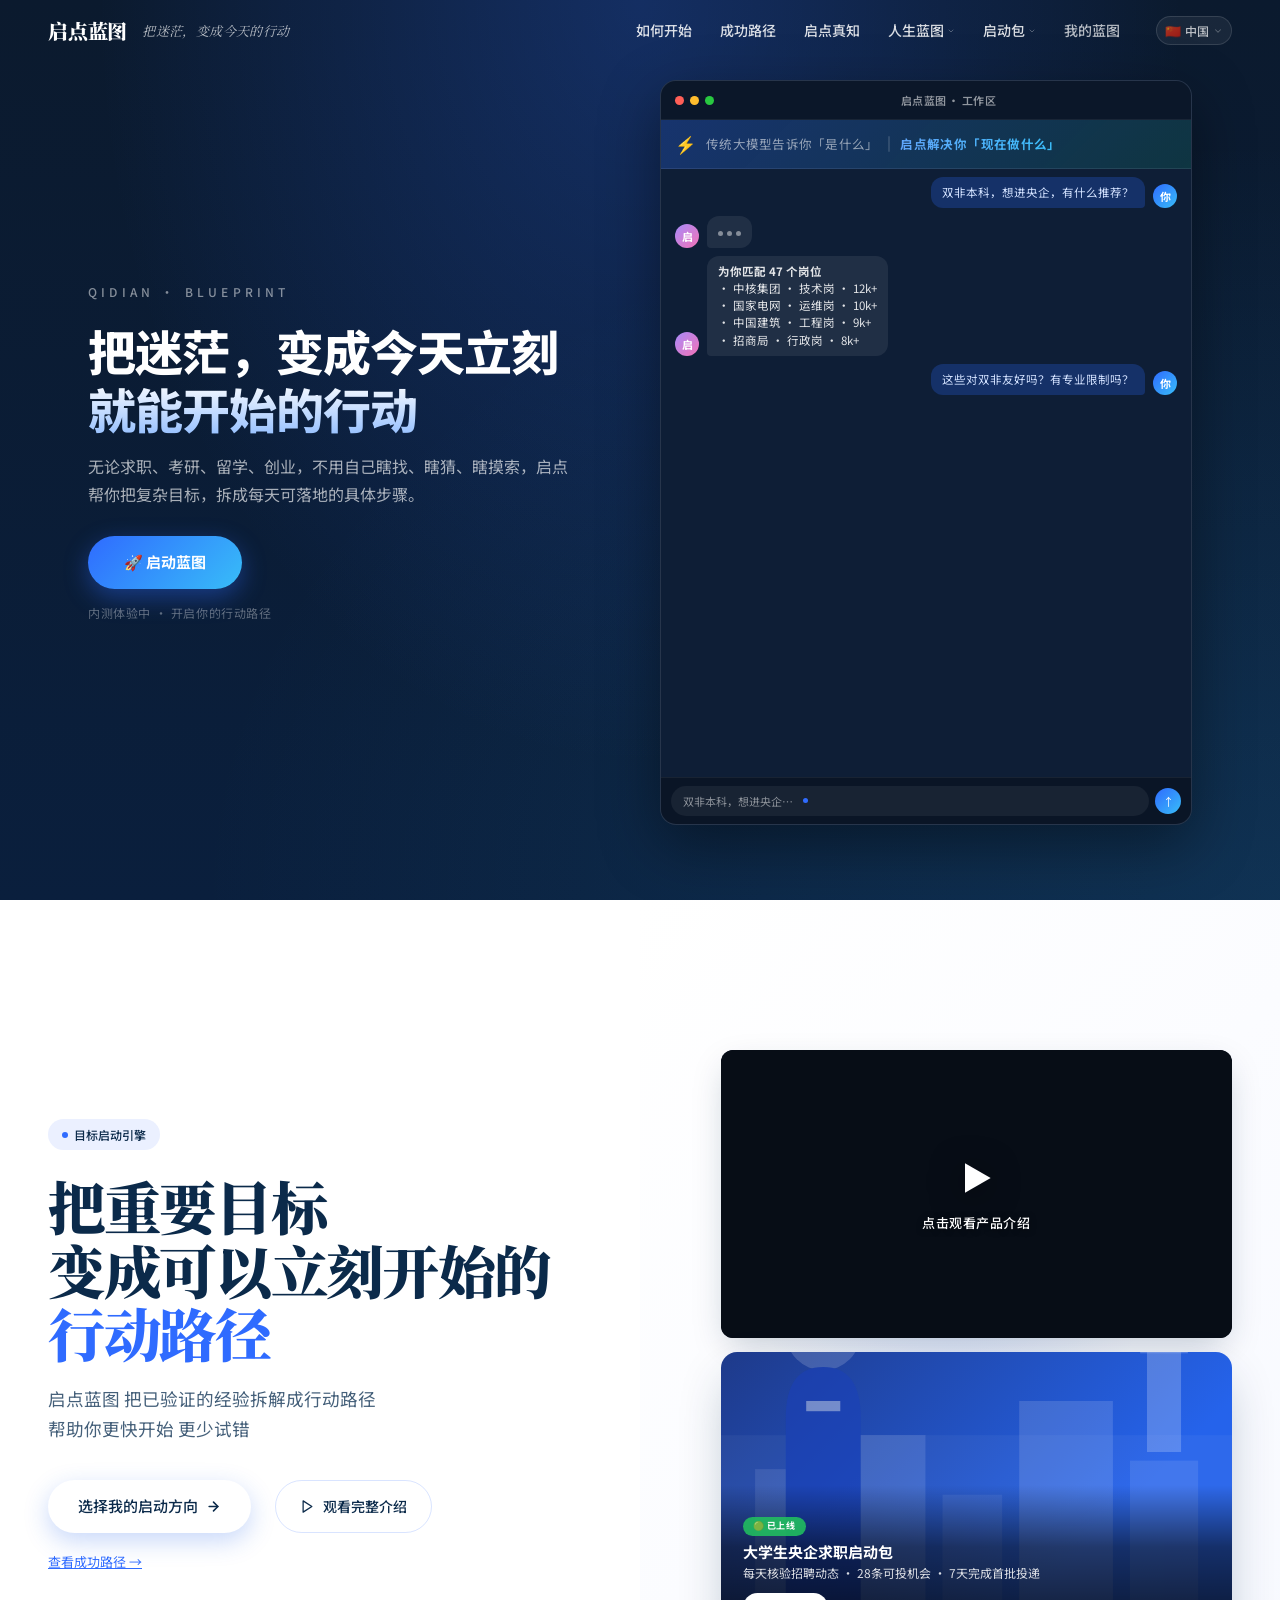
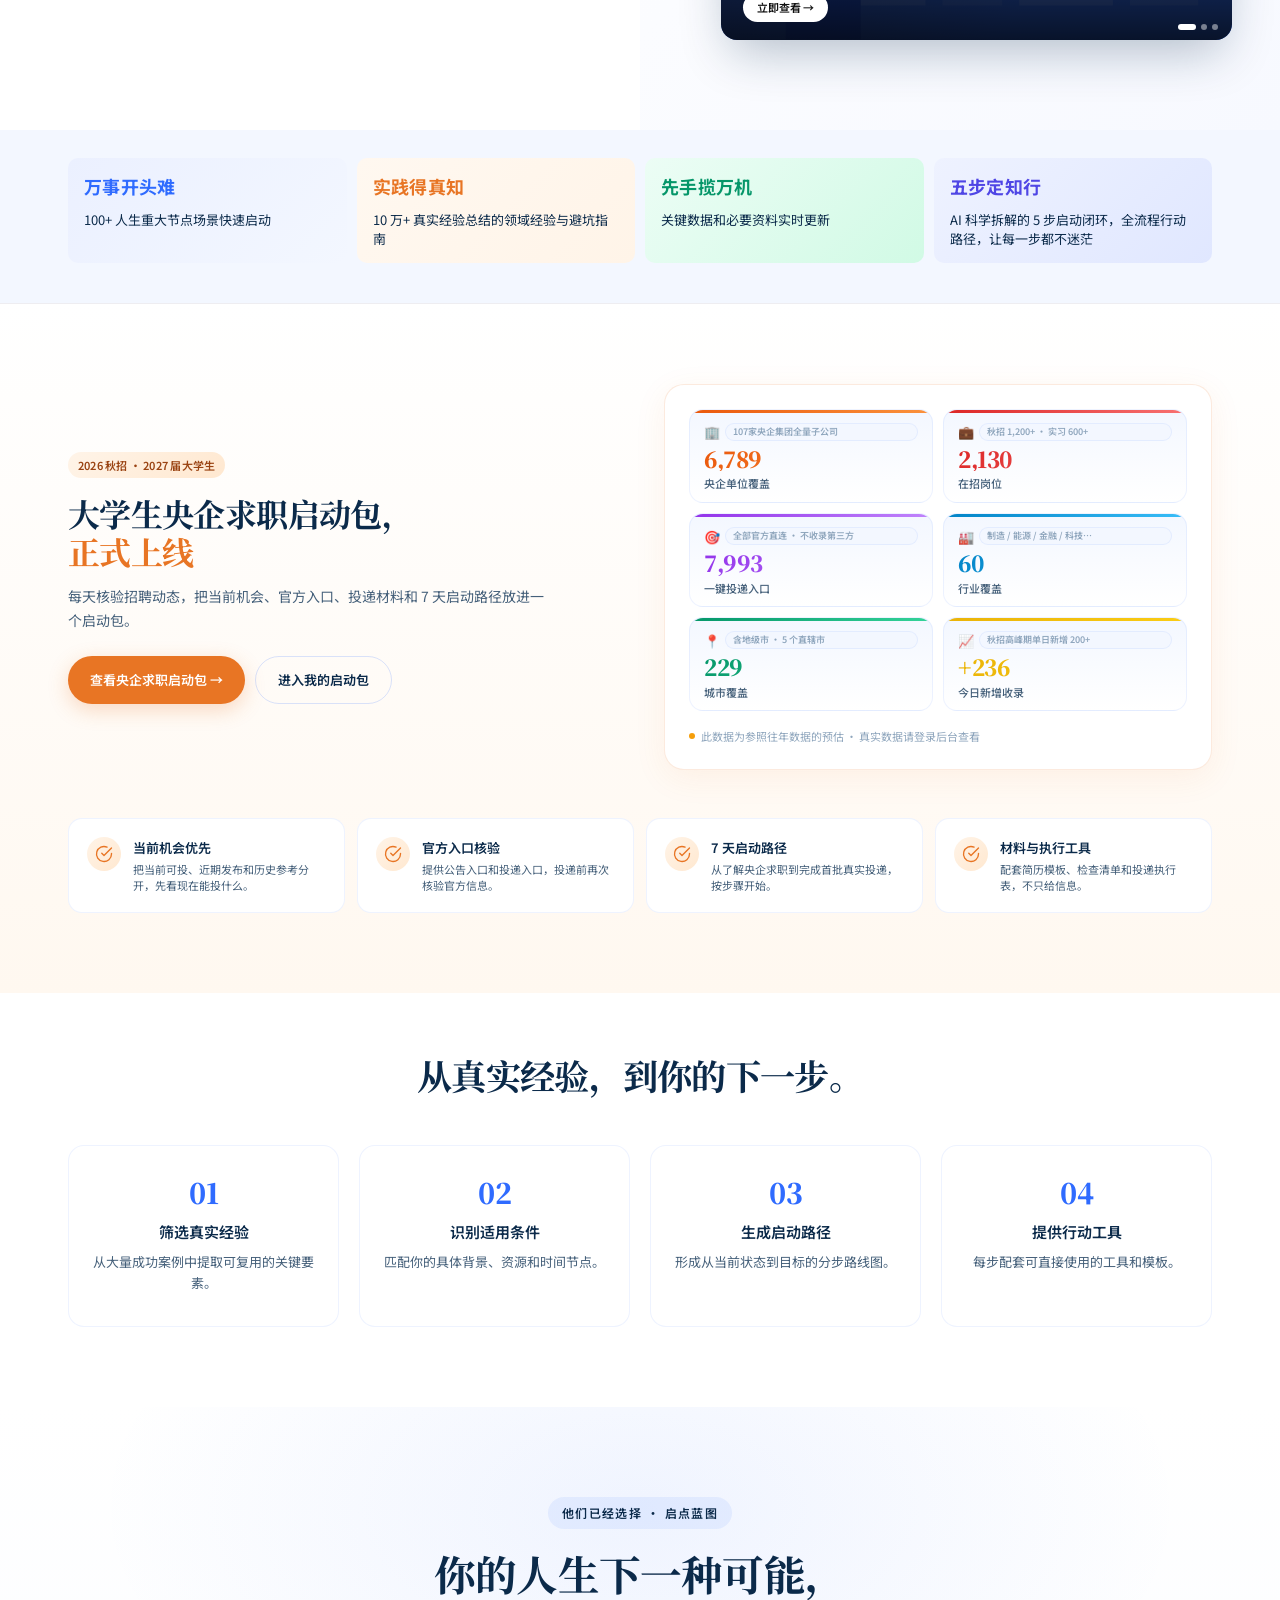
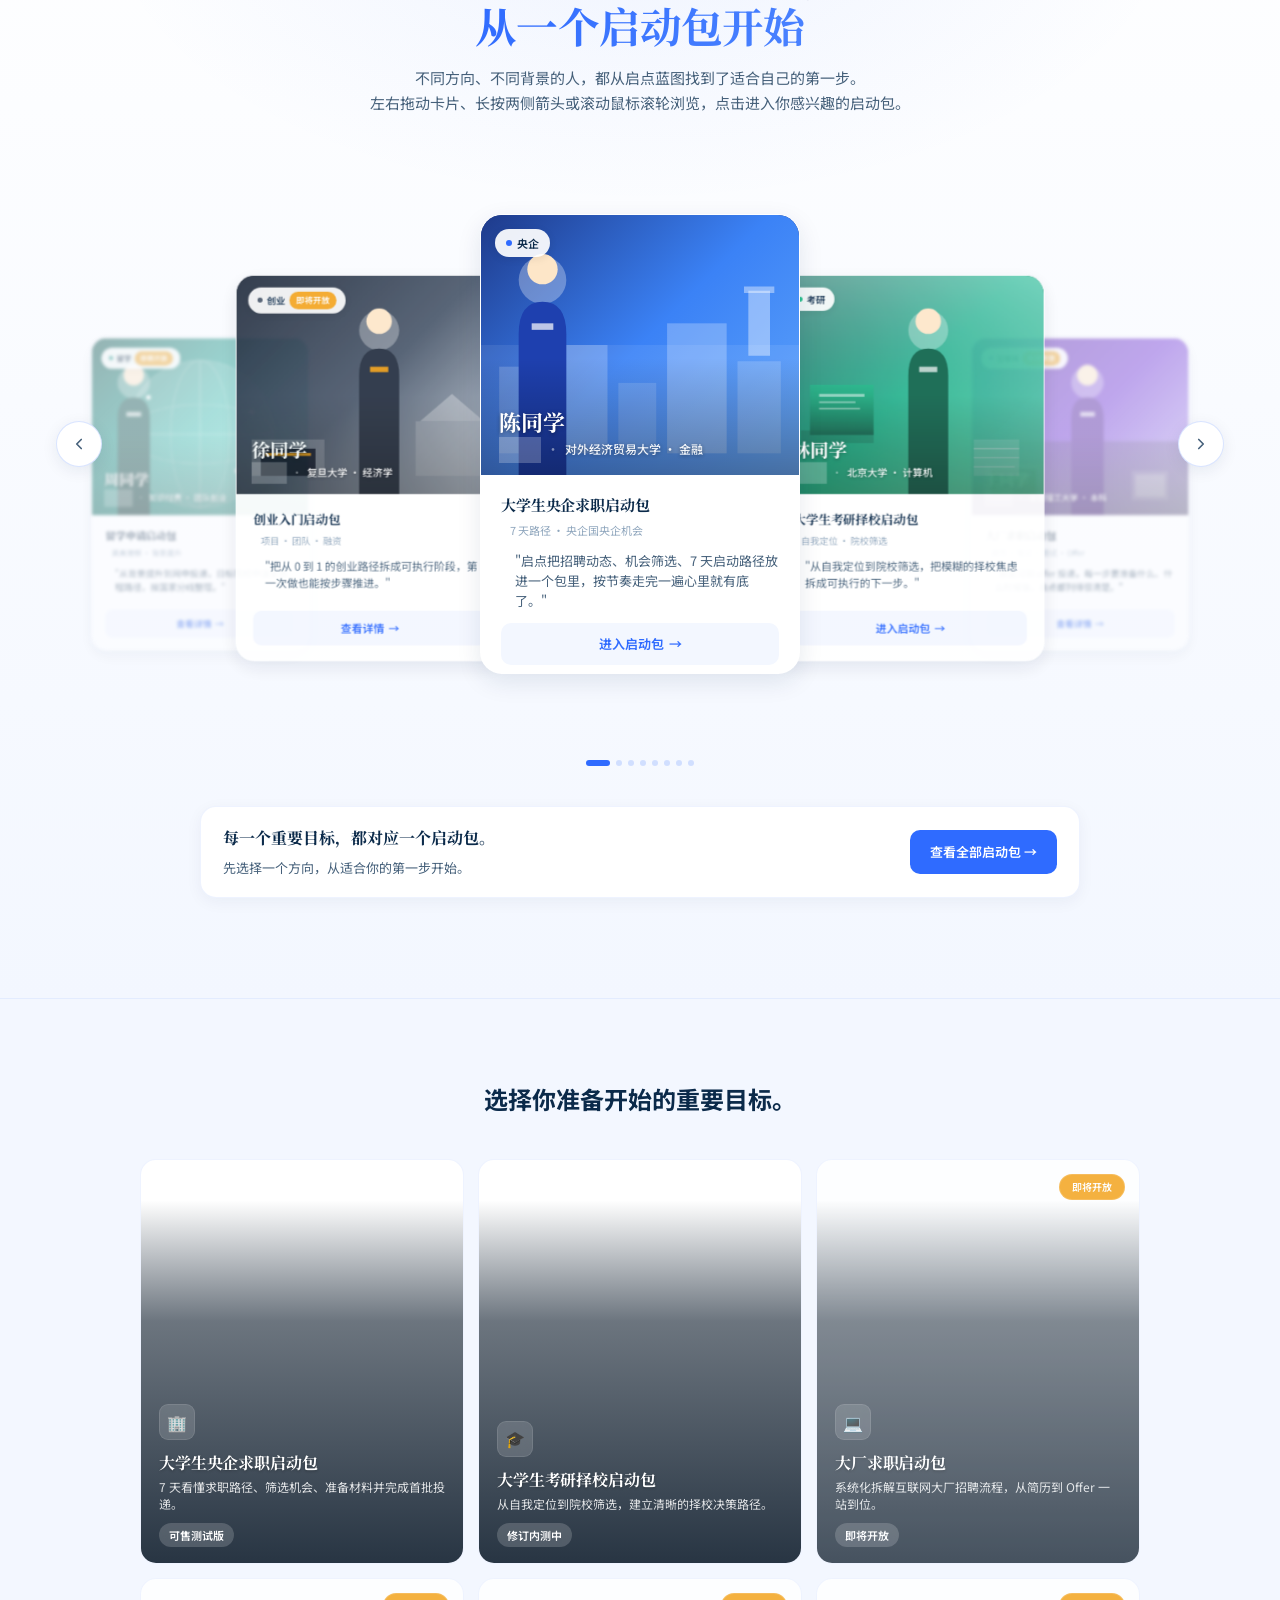
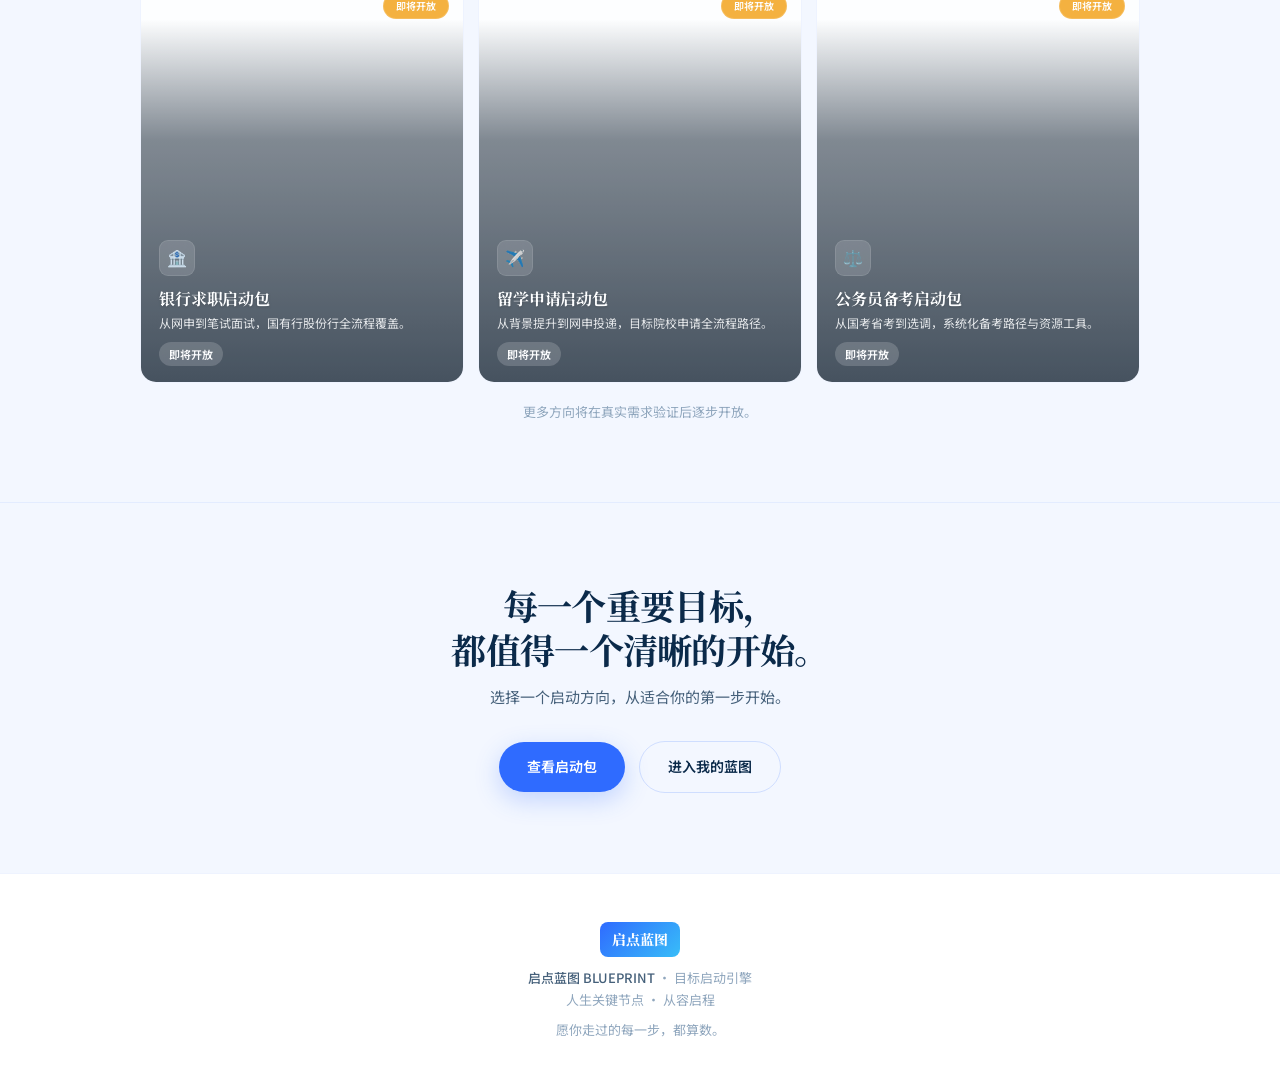
==== commit 21463755: "fix: config.js 改用 window 挂载，修复 script 作用域隔离导致 SUPABASE_URL 未定义" ====
--- a/index.html
+++ b/index.html
@@ -29,7 +29,7 @@
 (function(){
   try{
     var beacon=new BeaconAction({
-      appkey:BEACON_APPKEY,
+      appkey:window.BEACON_APPKEY,
       versionCode:'1.0.0',
       channelID:'share',
       delay:1000,
@@ -41,7 +41,7 @@
       'url':location.href,
       'referrer':document.referrer,
       'title':document.title,
-      'sandbox_id':SANDBOX_ID
+      'sandbox_id':window.SANDBOX_ID
     });
   }catch(e){}
 })();
